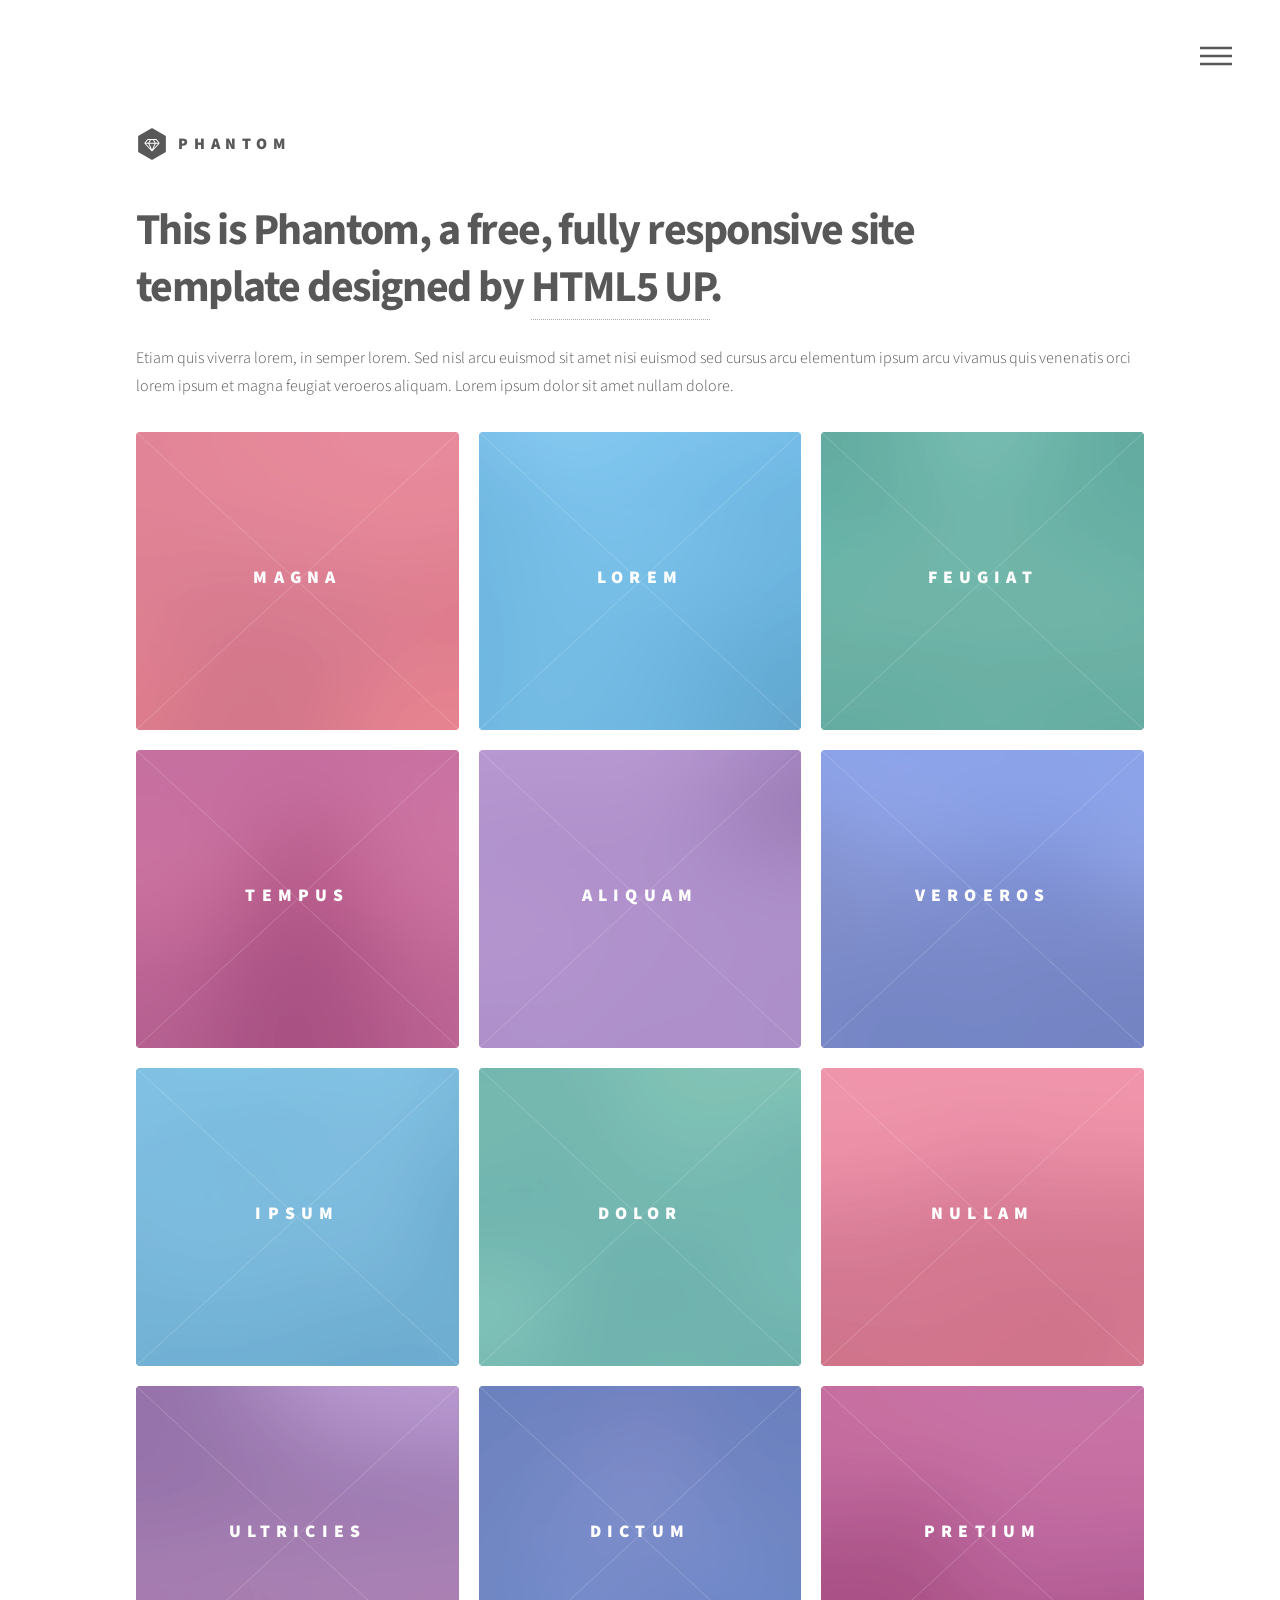
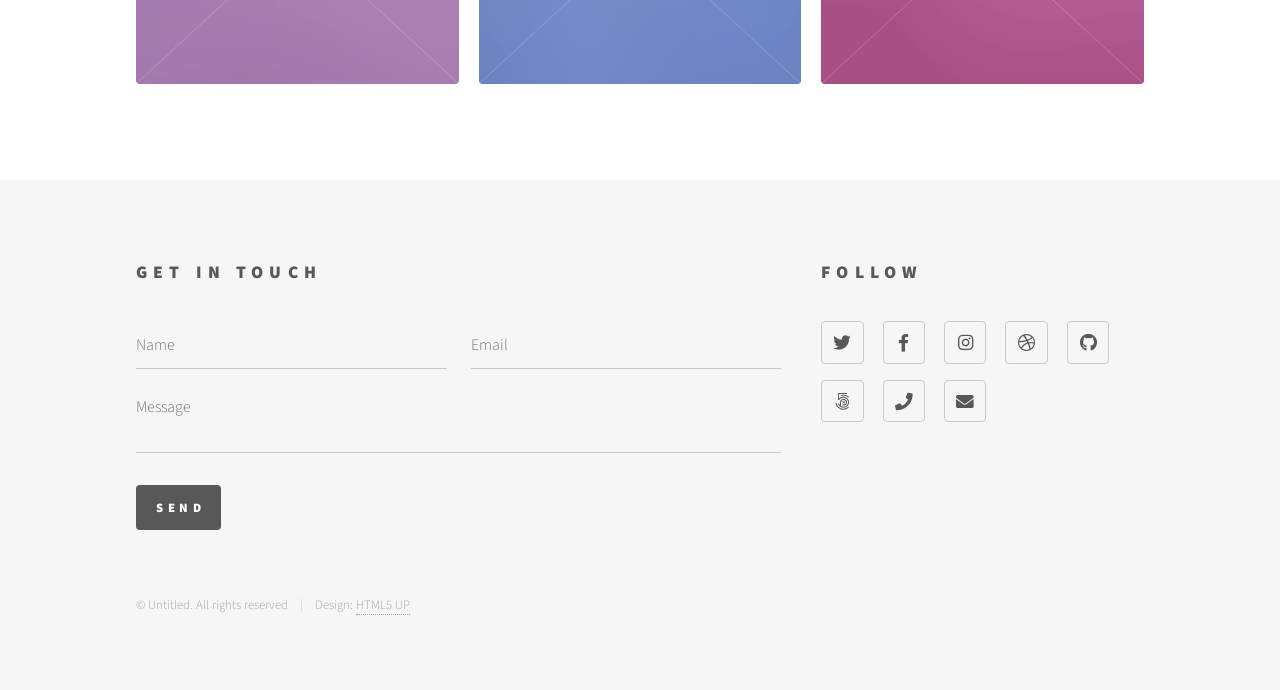
==== index.html @ 7787d797 "Merge 098a1c4bf01740b1819c8afa018c95efe227f034 into f5e676235694a4e7db585b02ce87f17c3bd7e077" ====
<!DOCTYPE HTML>
<!--
	Phantom by HTML5 UP
	html5up.net | @ajlkn
	Free for personal and commercial use under the CCA 3.0 license (html5up.net/license)
-->
<html>
	<head>
		<title>Phantom by HTML5 UP</title>
		<meta charset="utf-8" />
		<meta name="viewport" content="width=device-width, initial-scale=1, user-scalable=no" />
		<link rel="stylesheet" href="assets/css/main.css" />
		<noscript><link rel="stylesheet" href="assets/css/noscript.css" /></noscript>
	</head>
	<body class="is-preload">
		<!-- Wrapper -->
			<div id="wrapper">

				<!-- Header -->
					<header id="header">
						<div class="inner">

							<!-- Logo -->
								<a href="index.html" class="logo">
									<span class="symbol"><img src="images/logo.svg" alt="" /></span><span class="title">Phantom</span>
								</a>

							<!-- Nav -->
								<nav>
									<ul>
										<li><a href="#menu">Menu</a></li>
									</ul>
								</nav>

						</div>
					</header>

				<!-- Menu -->
					<nav id="menu">
						<h2>Menu</h2>
						<ul>
							<li><a href="index.html">Home</a></li>
							<li><a href="generic.html">Ipsum veroeros</a></li>
							<li><a href="generic.html">Tempus etiam</a></li>
							<li><a href="generic.html">Consequat dolor</a></li>
							<li><a href="elements.html">Elements</a></li>
						</ul>
					</nav>

				<!-- Main -->
					<div id="main">
						<div class="inner">
							<header>
								<h1>This is Phantom, a free, fully responsive site<br />
								template designed by <a href="http://html5up.net">HTML5 UP</a>.</h1>
								<p>Etiam quis viverra lorem, in semper lorem. Sed nisl arcu euismod sit amet nisi euismod sed cursus arcu elementum ipsum arcu vivamus quis venenatis orci lorem ipsum et magna feugiat veroeros aliquam. Lorem ipsum dolor sit amet nullam dolore.</p>
							</header>
							<section class="tiles">
								<article class="style1">
									<span class="image">
										<img src="images/pic01.jpg" alt="" />
									</span>
									<a href="generic.html">
										<h2>Magna</h2>
										<div class="content">
											<p>Sed nisl arcu euismod sit amet nisi lorem etiam dolor veroeros et feugiat.</p>
										</div>
									</a>
								</article>
								<article class="style2">
									<span class="image">
										<img src="images/pic02.jpg" alt="" />
									</span>
									<a href="generic.html">
										<h2>Lorem</h2>
										<div class="content">
											<p>Sed nisl arcu euismod sit amet nisi lorem etiam dolor veroeros et feugiat.</p>
										</div>
									</a>
								</article>
								<article class="style3">
									<span class="image">
										<img src="images/pic03.jpg" alt="" />
									</span>
									<a href="generic.html">
										<h2>Feugiat</h2>
										<div class="content">
											<p>Sed nisl arcu euismod sit amet nisi lorem etiam dolor veroeros et feugiat.</p>
										</div>
									</a>
								</article>
								<article class="style4">
									<span class="image">
										<img src="images/pic04.jpg" alt="" />
									</span>
									<a href="generic.html">
										<h2>Tempus</h2>
										<div class="content">
											<p>Sed nisl arcu euismod sit amet nisi lorem etiam dolor veroeros et feugiat.</p>
										</div>
									</a>
								</article>
								<article class="style5">
									<span class="image">
										<img src="images/pic05.jpg" alt="" />
									</span>
									<a href="generic.html">
										<h2>Aliquam</h2>
										<div class="content">
											<p>Sed nisl arcu euismod sit amet nisi lorem etiam dolor veroeros et feugiat.</p>
										</div>
									</a>
								</article>
								<article class="style6">
									<span class="image">
										<img src="images/pic06.jpg" alt="" />
									</span>
									<a href="generic.html">
										<h2>Veroeros</h2>
										<div class="content">
											<p>Sed nisl arcu euismod sit amet nisi lorem etiam dolor veroeros et feugiat.</p>
										</div>
									</a>
								</article>
								<article class="style2">
									<span class="image">
										<img src="images/pic07.jpg" alt="" />
									</span>
									<a href="generic.html">
										<h2>Ipsum</h2>
										<div class="content">
											<p>Sed nisl arcu euismod sit amet nisi lorem etiam dolor veroeros et feugiat.</p>
										</div>
									</a>
								</article>
								<article class="style3">
									<span class="image">
										<img src="images/pic08.jpg" alt="" />
									</span>
									<a href="generic.html">
										<h2>Dolor</h2>
										<div class="content">
											<p>Sed nisl arcu euismod sit amet nisi lorem etiam dolor veroeros et feugiat.</p>
										</div>
									</a>
								</article>
								<article class="style1">
									<span class="image">
										<img src="images/pic09.jpg" alt="" />
									</span>
									<a href="generic.html">
										<h2>Nullam</h2>
										<div class="content">
											<p>Sed nisl arcu euismod sit amet nisi lorem etiam dolor veroeros et feugiat.</p>
										</div>
									</a>
								</article>
								<article class="style5">
									<span class="image">
										<img src="images/pic10.jpg" alt="" />
									</span>
									<a href="generic.html">
										<h2>Ultricies</h2>
										<div class="content">
											<p>Sed nisl arcu euismod sit amet nisi lorem etiam dolor veroeros et feugiat.</p>
										</div>
									</a>
								</article>
								<article class="style6">
									<span class="image">
										<img src="images/pic11.jpg" alt="" />
									</span>
									<a href="generic.html">
										<h2>Dictum</h2>
										<div class="content">
											<p>Sed nisl arcu euismod sit amet nisi lorem etiam dolor veroeros et feugiat.</p>
										</div>
									</a>
								</article>
								<article class="style4">
									<span class="image">
										<img src="images/pic12.jpg" alt="" />
									</span>
									<a href="generic.html">
										<h2>Pretium</h2>
										<div class="content">
											<p>Sed nisl arcu euismod sit amet nisi lorem etiam dolor veroeros et feugiat.</p>
										</div>
									</a>
								</article>
							</section>
						</div>
					</div>

				<!-- Footer -->
					<footer id="footer">
						<div class="inner">
							<section>
								<h2>Get in touch</h2>
								<form method="post" action="#">
									<div class="fields">
										<div class="field half">
											<input type="text" name="name" id="name" placeholder="Name" />
										</div>
										<div class="field half">
											<input type="email" name="email" id="email" placeholder="Email" />
										</div>
										<div class="field">
											<textarea name="message" id="message" placeholder="Message"></textarea>
										</div>
									</div>
									<ul class="actions">
										<li><input type="submit" value="Send" class="primary" /></li>
									</ul>
								</form>
							</section>
							<section>
								<h2>Follow</h2>
								<ul class="icons">
									<li><a href="#" class="icon brands style2 fa-twitter"><span class="label">Twitter</span></a></li>
									<li><a href="#" class="icon brands style2 fa-facebook-f"><span class="label">Facebook</span></a></li>
									<li><a href="#" class="icon brands style2 fa-instagram"><span class="label">Instagram</span></a></li>
									<li><a href="#" class="icon brands style2 fa-dribbble"><span class="label">Dribbble</span></a></li>
									<li><a href="#" class="icon brands style2 fa-github"><span class="label">GitHub</span></a></li>
									<li><a href="#" class="icon brands style2 fa-500px"><span class="label">500px</span></a></li>
									<li><a href="#" class="icon solid style2 fa-phone"><span class="label">Phone</span></a></li>
									<li><a href="#" class="icon solid style2 fa-envelope"><span class="label">Email</span></a></li>
								</ul>
							</section>
							<ul class="copyright">
								<li>&copy; Untitled. All rights reserved</li><li>Design: <a href="http://html5up.net">HTML5 UP</a></li>
							</ul>
						</div>
					</footer>

			</div>

		<!-- Scripts -->
			<script src="assets/js/jquery.min.js"></script>
			<script src="assets/js/browser.min.js"></script>
			<script src="assets/js/breakpoints.min.js"></script>
			<script src="assets/js/util.js"></script>
			<script src="assets/js/main.js"></script>

	</body>
</html>
---- assets/css/main.css ----
@import url(fontawesome-all.min.css);
@import url("https://fonts.googleapis.com/css?family=Source+Sans+Pro:300,700,900");

/*
	Phantom by HTML5 UP
	html5up.net | @ajlkn
	Free for personal and commercial use under the CCA 3.0 license (html5up.net/license)
*/

html, body, div, span, applet, object,
iframe, h1, h2, h3, h4, h5, h6, p, blockquote,
pre, a, abbr, acronym, address, big, cite,
code, del, dfn, em, img, ins, kbd, q, s, samp,
small, strike, strong, sub, sup, tt, var, b,
u, i, center, dl, dt, dd, ol, ul, li, fieldset,
form, label, legend, table, caption, tbody,
tfoot, thead, tr, th, td, article, aside,
canvas, details, embed, figure, figcaption,
footer, header, hgroup, menu, nav, output, ruby,
section, summary, time, mark, audio, video {
	margin: 0;
	padding: 0;
	border: 0;
	font-size: 100%;
	font: inherit;
	vertical-align: baseline;}

article, aside, details, figcaption, figure,
footer, header, hgroup, menu, nav, section {
	display: block;}

body {
	line-height: 1;
}

ol, ul {
	list-style: none;
}

blockquote, q {
	quotes: none;
}

	blockquote:before, blockquote:after, q:before, q:after {
		content: '';
		content: none;
	}

table {
	border-collapse: collapse;
	border-spacing: 0;
}

body {
	-webkit-text-size-adjust: none;
}

mark {
	background-color: transparent;
	color: inherit;
}

input::-moz-focus-inner {
	border: 0;
	padding: 0;
}

input, select, textarea {
	-moz-appearance: none;
	-webkit-appearance: none;
	-ms-appearance: none;
	appearance: none;
}

/* Basic */

	@-ms-viewport {
		width: device-width;
	}

	body {
		-ms-overflow-style: scrollbar;
	}

	@media screen and (max-width: 480px) {

		html, body {
			min-width: 320px;
		}

	}

	html {
		box-sizing: border-box;
	}

	*, *:before, *:after {
		box-sizing: inherit;
	}

	body {
		background: #ffffff;
	}

		body.is-preload *, body.is-preload *:before, body.is-preload *:after {
			-moz-animation: none !important;
			-webkit-animation: none !important;
			-ms-animation: none !important;
			animation: none !important;
			-moz-transition: none !important;
			-webkit-transition: none !important;
			-ms-transition: none !important;
			transition: none !important;
		}

/* Type */

	body, input, select, textarea {
		color: #585858;
		font-family: "Source Sans Pro", Helvetica, sans-serif;
		font-size: 16pt;
		font-weight: 300;
		line-height: 1.75;
	}

		@media screen and (max-width: 1680px) {

			body, input, select, textarea {
				font-size: 14pt;
			}

		}

		@media screen and (max-width: 1280px) {

			body, input, select, textarea {
				font-size: 12pt;
			}

		}

	a {
		-moz-transition: border-bottom-color 0.2s ease, color 0.2s ease;
		-webkit-transition: border-bottom-color 0.2s ease, color 0.2s ease;
		-ms-transition: border-bottom-color 0.2s ease, color 0.2s ease;
		transition: border-bottom-color 0.2s ease, color 0.2s ease;
		text-decoration: none;
		color: #585858;
		border-bottom: dotted 1px rgba(88, 88, 88, 0.5);
	}

		a:hover {
			border-bottom-color: transparent;
			color: #f2849e !important;
		}

	strong, b {
		font-weight: 900;
	}

	em, i {
		font-style: italic;
	}

	p {
		margin: 0 0 2em 0;
	}

	h1 {
		font-size: 2.75em;
		font-weight: 700;
		line-height: 1.3;
		margin: 0 0 1em 0;
		letter-spacing: -0.035em;
	}

		h1 a {
			color: inherit;
		}

		@media screen and (max-width: 736px) {

			h1 {
				font-size: 2em;
				margin: 0 0 1em 0;
			}

		}

		@media screen and (max-width: 360px) {

			h1 {
				font-size: 1.75em;
			}

		}

	h2, h3, h4, h5, h6 {
		font-weight: 900;
		line-height: 1.5;
		margin: 0 0 2em 0;
		text-transform: uppercase;
		letter-spacing: 0.35em;
	}

		h2 a, h3 a, h4 a, h5 a, h6 a {
			color: inherit;
		}

	h2 {
		font-size: 1.1em;
	}

	h3 {
		font-size: 1em;
	}

	h4 {
		font-size: 0.8em;
	}

	h5 {
		font-size: 0.8em;
	}

	h6 {
		font-size: 0.8em;
	}

	@media screen and (max-width: 980px) {

		h1 br, h2 br, h3 br, h4 br, h5 br, h6 br {
			display: none;
		}

	}

	@media screen and (max-width: 736px) {

		h2 {
			font-size: 1em;
		}

		h3 {
			font-size: 0.8em;
		}

	}

	sub {
		font-size: 0.8em;
		position: relative;
		top: 0.5em;
	}

	sup {
		font-size: 0.8em;
		position: relative;
		top: -0.5em;
	}

	blockquote {
		border-left: solid 4px #c9c9c9;
		font-style: italic;
		margin: 0 0 2em 0;
		padding: 0.5em 0 0.5em 2em;
	}

	code {
		background: rgba(144, 144, 144, 0.075);
		border-radius: 4px;
		border: solid 1px #c9c9c9;
		font-family: "Courier New", monospace;
		font-size: 0.9em;
		margin: 0 0.25em;
		padding: 0.25em 0.65em;
	}

	pre {
		-webkit-overflow-scrolling: touch;
		font-family: "Courier New", monospace;
		font-size: 0.9em;
		margin: 0 0 2em 0;
	}

		pre code {
			display: block;
			line-height: 1.75;
			padding: 1em 1.5em;
			overflow-x: auto;
		}

	hr {
		border: 0;
		border-bottom: solid 1px #c9c9c9;
		margin: 2em 0;
	}

		hr.major {
			margin: 3em 0;
		}

	.align-left {
		text-align: left;
	}

	.align-center {
		text-align: center;
	}

	.align-right {
		text-align: right;
	}

/* Row */

	.row {
		display: flex;
		flex-wrap: wrap;
		box-sizing: border-box;
		align-items: stretch;
	}

		.row > * {
			box-sizing: border-box;
		}

		.row.gtr-uniform > * > :last-child {
			margin-bottom: 0;
		}

		.row.aln-left {
			justify-content: flex-start;
		}

		.row.aln-center {
			justify-content: center;
		}

		.row.aln-right {
			justify-content: flex-end;
		}

		.row.aln-top {
			align-items: flex-start;
		}

		.row.aln-middle {
			align-items: center;
		}

		.row.aln-bottom {
			align-items: flex-end;
		}

		.row > .imp {
			order: -1;
		}

		.row > .col-1 {
			width: 8.33333%;
		}

		.row > .off-1 {
			margin-left: 8.33333%;
		}

		.row > .col-2 {
			width: 16.66667%;
		}

		.row > .off-2 {
			margin-left: 16.66667%;
		}

		.row > .col-3 {
			width: 25%;
		}

		.row > .off-3 {
			margin-left: 25%;
		}

		.row > .col-4 {
			width: 33.33333%;
		}

		.row > .off-4 {
			margin-left: 33.33333%;
		}

		.row > .col-5 {
			width: 41.66667%;
		}

		.row > .off-5 {
			margin-left: 41.66667%;
		}

		.row > .col-6 {
			width: 50%;
		}

		.row > .off-6 {
			margin-left: 50%;
		}

		.row > .col-7 {
			width: 58.33333%;
		}

		.row > .off-7 {
			margin-left: 58.33333%;
		}

		.row > .col-8 {
			width: 66.66667%;
		}

		.row > .off-8 {
			margin-left: 66.66667%;
		}

		.row > .col-9 {
			width: 75%;
		}

		.row > .off-9 {
			margin-left: 75%;
		}

		.row > .col-10 {
			width: 83.33333%;
		}

		.row > .off-10 {
			margin-left: 83.33333%;
		}

		.row > .col-11 {
			width: 91.66667%;
		}

		.row > .off-11 {
			margin-left: 91.66667%;
		}

		.row > .col-12 {
			width: 100%;
		}

		.row > .off-12 {
			margin-left: 100%;
		}

		.row.gtr-0 {
			margin-top: 0;
			margin-left: 0em;
		}

			.row.gtr-0 > * {
				padding: 0 0 0 0em;
			}

			.row.gtr-0.gtr-uniform {
				margin-top: 0em;
			}

				.row.gtr-0.gtr-uniform > * {
					padding-top: 0em;
				}

		.row.gtr-25 {
			margin-top: 0;
			margin-left: -0.5em;
		}

			.row.gtr-25 > * {
				padding: 0 0 0 0.5em;
			}

			.row.gtr-25.gtr-uniform {
				margin-top: -0.5em;
			}

				.row.gtr-25.gtr-uniform > * {
					padding-top: 0.5em;
				}

		.row.gtr-50 {
			margin-top: 0;
			margin-left: -1em;
		}

			.row.gtr-50 > * {
				padding: 0 0 0 1em;
			}

			.row.gtr-50.gtr-uniform {
				margin-top: -1em;
			}

				.row.gtr-50.gtr-uniform > * {
					padding-top: 1em;
				}

		.row {
			margin-top: 0;
			margin-left: -2em;
		}

			.row > * {
				padding: 0 0 0 2em;
			}

			.row.gtr-uniform {
				margin-top: -2em;
			}

				.row.gtr-uniform > * {
					padding-top: 2em;
				}

		.row.gtr-150 {
			margin-top: 0;
			margin-left: -3em;
		}

			.row.gtr-150 > * {
				padding: 0 0 0 3em;
			}

			.row.gtr-150.gtr-uniform {
				margin-top: -3em;
			}

				.row.gtr-150.gtr-uniform > * {
					padding-top: 3em;
				}

		.row.gtr-200 {
			margin-top: 0;
			margin-left: -4em;
		}

			.row.gtr-200 > * {
				padding: 0 0 0 4em;
			}

			.row.gtr-200.gtr-uniform {
				margin-top: -4em;
			}

				.row.gtr-200.gtr-uniform > * {
					padding-top: 4em;
				}

		@media screen and (max-width: 1680px) {

			.row {
				display: flex;
				flex-wrap: wrap;
				box-sizing: border-box;
				align-items: stretch;
			}

				.row > * {
					box-sizing: border-box;
				}

				.row.gtr-uniform > * > :last-child {
					margin-bottom: 0;
				}

				.row.aln-left {
					justify-content: flex-start;
				}

				.row.aln-center {
					justify-content: center;
				}

				.row.aln-right {
					justify-content: flex-end;
				}

				.row.aln-top {
					align-items: flex-start;
				}

				.row.aln-middle {
					align-items: center;
				}

				.row.aln-bottom {
					align-items: flex-end;
				}

				.row > .imp-xlarge {
					order: -1;
				}

				.row > .col-1-xlarge {
					width: 8.33333%;
				}

				.row > .off-1-xlarge {
					margin-left: 8.33333%;
				}

				.row > .col-2-xlarge {
					width: 16.66667%;
				}

				.row > .off-2-xlarge {
					margin-left: 16.66667%;
				}

				.row > .col-3-xlarge {
					width: 25%;
				}

				.row > .off-3-xlarge {
					margin-left: 25%;
				}

				.row > .col-4-xlarge {
					width: 33.33333%;
				}

				.row > .off-4-xlarge {
					margin-left: 33.33333%;
				}

				.row > .col-5-xlarge {
					width: 41.66667%;
				}

				.row > .off-5-xlarge {
					margin-left: 41.66667%;
				}

				.row > .col-6-xlarge {
					width: 50%;
				}

				.row > .off-6-xlarge {
					margin-left: 50%;
				}

				.row > .col-7-xlarge {
					width: 58.33333%;
				}

				.row > .off-7-xlarge {
					margin-left: 58.33333%;
				}

				.row > .col-8-xlarge {
					width: 66.66667%;
				}

				.row > .off-8-xlarge {
					margin-left: 66.66667%;
				}

				.row > .col-9-xlarge {
					width: 75%;
				}

				.row > .off-9-xlarge {
					margin-left: 75%;
				}

				.row > .col-10-xlarge {
					width: 83.33333%;
				}

				.row > .off-10-xlarge {
					margin-left: 83.33333%;
				}

				.row > .col-11-xlarge {
					width: 91.66667%;
				}

				.row > .off-11-xlarge {
					margin-left: 91.66667%;
				}

				.row > .col-12-xlarge {
					width: 100%;
				}

				.row > .off-12-xlarge {
					margin-left: 100%;
				}

				.row.gtr-0 {
					margin-top: 0;
					margin-left: 0em;
				}

					.row.gtr-0 > * {
						padding: 0 0 0 0em;
					}

					.row.gtr-0.gtr-uniform {
						margin-top: 0em;
					}

						.row.gtr-0.gtr-uniform > * {
							padding-top: 0em;
						}

				.row.gtr-25 {
					margin-top: 0;
					margin-left: -0.5em;
				}

					.row.gtr-25 > * {
						padding: 0 0 0 0.5em;
					}

					.row.gtr-25.gtr-uniform {
						margin-top: -0.5em;
					}

						.row.gtr-25.gtr-uniform > * {
							padding-top: 0.5em;
						}

				.row.gtr-50 {
					margin-top: 0;
					margin-left: -1em;
				}

					.row.gtr-50 > * {
						padding: 0 0 0 1em;
					}

					.row.gtr-50.gtr-uniform {
						margin-top: -1em;
					}

						.row.gtr-50.gtr-uniform > * {
							padding-top: 1em;
						}

				.row {
					margin-top: 0;
					margin-left: -2em;
				}

					.row > * {
						padding: 0 0 0 2em;
					}

					.row.gtr-uniform {
						margin-top: -2em;
					}

						.row.gtr-uniform > * {
							padding-top: 2em;
						}

				.row.gtr-150 {
					margin-top: 0;
					margin-left: -3em;
				}

					.row.gtr-150 > * {
						padding: 0 0 0 3em;
					}

					.row.gtr-150.gtr-uniform {
						margin-top: -3em;
					}

						.row.gtr-150.gtr-uniform > * {
							padding-top: 3em;
						}

				.row.gtr-200 {
					margin-top: 0;
					margin-left: -4em;
				}

					.row.gtr-200 > * {
						padding: 0 0 0 4em;
					}

					.row.gtr-200.gtr-uniform {
						margin-top: -4em;
					}

						.row.gtr-200.gtr-uniform > * {
							padding-top: 4em;
						}

		}

		@media screen and (max-width: 1280px) {

			.row {
				display: flex;
				flex-wrap: wrap;
				box-sizing: border-box;
				align-items: stretch;
			}

				.row > * {
					box-sizing: border-box;
				}

				.row.gtr-uniform > * > :last-child {
					margin-bottom: 0;
				}

				.row.aln-left {
					justify-content: flex-start;
				}

				.row.aln-center {
					justify-content: center;
				}

				.row.aln-right {
					justify-content: flex-end;
				}

				.row.aln-top {
					align-items: flex-start;
				}

				.row.aln-middle {
					align-items: center;
				}

				.row.aln-bottom {
					align-items: flex-end;
				}

				.row > .imp-large {
					order: -1;
				}

				.row > .col-1-large {
					width: 8.33333%;
				}

				.row > .off-1-large {
					margin-left: 8.33333%;
				}

				.row > .col-2-large {
					width: 16.66667%;
				}

				.row > .off-2-large {
					margin-left: 16.66667%;
				}

				.row > .col-3-large {
					width: 25%;
				}

				.row > .off-3-large {
					margin-left: 25%;
				}

				.row > .col-4-large {
					width: 33.33333%;
				}

				.row > .off-4-large {
					margin-left: 33.33333%;
				}

				.row > .col-5-large {
					width: 41.66667%;
				}

				.row > .off-5-large {
					margin-left: 41.66667%;
				}

				.row > .col-6-large {
					width: 50%;
				}

				.row > .off-6-large {
					margin-left: 50%;
				}

				.row > .col-7-large {
					width: 58.33333%;
				}

				.row > .off-7-large {
					margin-left: 58.33333%;
				}

				.row > .col-8-large {
					width: 66.66667%;
				}

				.row > .off-8-large {
					margin-left: 66.66667%;
				}

				.row > .col-9-large {
					width: 75%;
				}

				.row > .off-9-large {
					margin-left: 75%;
				}

				.row > .col-10-large {
					width: 83.33333%;
				}

				.row > .off-10-large {
					margin-left: 83.33333%;
				}

				.row > .col-11-large {
					width: 91.66667%;
				}

				.row > .off-11-large {
					margin-left: 91.66667%;
				}

				.row > .col-12-large {
					width: 100%;
				}

				.row > .off-12-large {
					margin-left: 100%;
				}

				.row.gtr-0 {
					margin-top: 0;
					margin-left: 0em;
				}

					.row.gtr-0 > * {
						padding: 0 0 0 0em;
					}

					.row.gtr-0.gtr-uniform {
						margin-top: 0em;
					}

						.row.gtr-0.gtr-uniform > * {
							padding-top: 0em;
						}

				.row.gtr-25 {
					margin-top: 0;
					margin-left: -0.5em;
				}

					.row.gtr-25 > * {
						padding: 0 0 0 0.5em;
					}

					.row.gtr-25.gtr-uniform {
						margin-top: -0.5em;
					}

						.row.gtr-25.gtr-uniform > * {
							padding-top: 0.5em;
						}

				.row.gtr-50 {
					margin-top: 0;
					margin-left: -1em;
				}

					.row.gtr-50 > * {
						padding: 0 0 0 1em;
					}

					.row.gtr-50.gtr-uniform {
						margin-top: -1em;
					}

						.row.gtr-50.gtr-uniform > * {
							padding-top: 1em;
						}

				.row {
					margin-top: 0;
					margin-left: -2em;
				}

					.row > * {
						padding: 0 0 0 2em;
					}

					.row.gtr-uniform {
						margin-top: -2em;
					}

						.row.gtr-uniform > * {
							padding-top: 2em;
						}

				.row.gtr-150 {
					margin-top: 0;
					margin-left: -3em;
				}

					.row.gtr-150 > * {
						padding: 0 0 0 3em;
					}

					.row.gtr-150.gtr-uniform {
						margin-top: -3em;
					}

						.row.gtr-150.gtr-uniform > * {
							padding-top: 3em;
						}

				.row.gtr-200 {
					margin-top: 0;
					margin-left: -4em;
				}

					.row.gtr-200 > * {
						padding: 0 0 0 4em;
					}

					.row.gtr-200.gtr-uniform {
						margin-top: -4em;
					}

						.row.gtr-200.gtr-uniform > * {
							padding-top: 4em;
						}

		}

		@media screen and (max-width: 980px) {

			.row {
				display: flex;
				flex-wrap: wrap;
				box-sizing: border-box;
				align-items: stretch;
			}

				.row > * {
					box-sizing: border-box;
				}

				.row.gtr-uniform > * > :last-child {
					margin-bottom: 0;
				}

				.row.aln-left {
					justify-content: flex-start;
				}

				.row.aln-center {
					justify-content: center;
				}

				.row.aln-right {
					justify-content: flex-end;
				}

				.row.aln-top {
					align-items: flex-start;
				}

				.row.aln-middle {
					align-items: center;
				}

				.row.aln-bottom {
					align-items: flex-end;
				}

				.row > .imp-medium {
					order: -1;
				}

				.row > .col-1-medium {
					width: 8.33333%;
				}

				.row > .off-1-medium {
					margin-left: 8.33333%;
				}

				.row > .col-2-medium {
					width: 16.66667%;
				}

				.row > .off-2-medium {
					margin-left: 16.66667%;
				}

				.row > .col-3-medium {
					width: 25%;
				}

				.row > .off-3-medium {
					margin-left: 25%;
				}

				.row > .col-4-medium {
					width: 33.33333%;
				}

				.row > .off-4-medium {
					margin-left: 33.33333%;
				}

				.row > .col-5-medium {
					width: 41.66667%;
				}

				.row > .off-5-medium {
					margin-left: 41.66667%;
				}

				.row > .col-6-medium {
					width: 50%;
				}

				.row > .off-6-medium {
					margin-left: 50%;
				}

				.row > .col-7-medium {
					width: 58.33333%;
				}

				.row > .off-7-medium {
					margin-left: 58.33333%;
				}

				.row > .col-8-medium {
					width: 66.66667%;
				}

				.row > .off-8-medium {
					margin-left: 66.66667%;
				}

				.row > .col-9-medium {
					width: 75%;
				}

				.row > .off-9-medium {
					margin-left: 75%;
				}

				.row > .col-10-medium {
					width: 83.33333%;
				}

				.row > .off-10-medium {
					margin-left: 83.33333%;
				}

				.row > .col-11-medium {
					width: 91.66667%;
				}

				.row > .off-11-medium {
					margin-left: 91.66667%;
				}

				.row > .col-12-medium {
					width: 100%;
				}

				.row > .off-12-medium {
					margin-left: 100%;
				}

				.row.gtr-0 {
					margin-top: 0;
					margin-left: 0em;
				}

					.row.gtr-0 > * {
						padding: 0 0 0 0em;
					}

					.row.gtr-0.gtr-uniform {
						margin-top: 0em;
					}

						.row.gtr-0.gtr-uniform > * {
							padding-top: 0em;
						}

				.row.gtr-25 {
					margin-top: 0;
					margin-left: -0.375em;
				}

					.row.gtr-25 > * {
						padding: 0 0 0 0.375em;
					}

					.row.gtr-25.gtr-uniform {
						margin-top: -0.375em;
					}

						.row.gtr-25.gtr-uniform > * {
							padding-top: 0.375em;
						}

				.row.gtr-50 {
					margin-top: 0;
					margin-left: -0.75em;
				}

					.row.gtr-50 > * {
						padding: 0 0 0 0.75em;
					}

					.row.gtr-50.gtr-uniform {
						margin-top: -0.75em;
					}

						.row.gtr-50.gtr-uniform > * {
							padding-top: 0.75em;
						}

				.row {
					margin-top: 0;
					margin-left: -1.5em;
				}

					.row > * {
						padding: 0 0 0 1.5em;
					}

					.row.gtr-uniform {
						margin-top: -1.5em;
					}

						.row.gtr-uniform > * {
							padding-top: 1.5em;
						}

				.row.gtr-150 {
					margin-top: 0;
					margin-left: -2.25em;
				}

					.row.gtr-150 > * {
						padding: 0 0 0 2.25em;
					}

					.row.gtr-150.gtr-uniform {
						margin-top: -2.25em;
					}

						.row.gtr-150.gtr-uniform > * {
							padding-top: 2.25em;
						}

				.row.gtr-200 {
					margin-top: 0;
					margin-left: -3em;
				}

					.row.gtr-200 > * {
						padding: 0 0 0 3em;
					}

					.row.gtr-200.gtr-uniform {
						margin-top: -3em;
					}

						.row.gtr-200.gtr-uniform > * {
							padding-top: 3em;
						}

		}

		@media screen and (max-width: 736px) {

			.row {
				display: flex;
				flex-wrap: wrap;
				box-sizing: border-box;
				align-items: stretch;
			}

				.row > * {
					box-sizing: border-box;
				}

				.row.gtr-uniform > * > :last-child {
					margin-bottom: 0;
				}

				.row.aln-left {
					justify-content: flex-start;
				}

				.row.aln-center {
					justify-content: center;
				}

				.row.aln-right {
					justify-content: flex-end;
				}

				.row.aln-top {
					align-items: flex-start;
				}

				.row.aln-middle {
					align-items: center;
				}

				.row.aln-bottom {
					align-items: flex-end;
				}

				.row > .imp-small {
					order: -1;
				}

				.row > .col-1-small {
					width: 8.33333%;
				}

				.row > .off-1-small {
					margin-left: 8.33333%;
				}

				.row > .col-2-small {
					width: 16.66667%;
				}

				.row > .off-2-small {
					margin-left: 16.66667%;
				}

				.row > .col-3-small {
					width: 25%;
				}

				.row > .off-3-small {
					margin-left: 25%;
				}

				.row > .col-4-small {
					width: 33.33333%;
				}

				.row > .off-4-small {
					margin-left: 33.33333%;
				}

				.row > .col-5-small {
					width: 41.66667%;
				}

				.row > .off-5-small {
					margin-left: 41.66667%;
				}

				.row > .col-6-small {
					width: 50%;
				}

				.row > .off-6-small {
					margin-left: 50%;
				}

				.row > .col-7-small {
					width: 58.33333%;
				}

				.row > .off-7-small {
					margin-left: 58.33333%;
				}

				.row > .col-8-small {
					width: 66.66667%;
				}

				.row > .off-8-small {
					margin-left: 66.66667%;
				}

				.row > .col-9-small {
					width: 75%;
				}

				.row > .off-9-small {
					margin-left: 75%;
				}

				.row > .col-10-small {
					width: 83.33333%;
				}

				.row > .off-10-small {
					margin-left: 83.33333%;
				}

				.row > .col-11-small {
					width: 91.66667%;
				}

				.row > .off-11-small {
					margin-left: 91.66667%;
				}

				.row > .col-12-small {
					width: 100%;
				}

				.row > .off-12-small {
					margin-left: 100%;
				}

				.row.gtr-0 {
					margin-top: 0;
					margin-left: 0em;
				}

					.row.gtr-0 > * {
						padding: 0 0 0 0em;
					}

					.row.gtr-0.gtr-uniform {
						margin-top: 0em;
					}

						.row.gtr-0.gtr-uniform > * {
							padding-top: 0em;
						}

				.row.gtr-25 {
					margin-top: 0;
					margin-left: -0.25em;
				}

					.row.gtr-25 > * {
						padding: 0 0 0 0.25em;
					}

					.row.gtr-25.gtr-uniform {
						margin-top: -0.25em;
					}

						.row.gtr-25.gtr-uniform > * {
							padding-top: 0.25em;
						}

				.row.gtr-50 {
					margin-top: 0;
					margin-left: -0.5em;
				}

					.row.gtr-50 > * {
						padding: 0 0 0 0.5em;
					}

					.row.gtr-50.gtr-uniform {
						margin-top: -0.5em;
					}

						.row.gtr-50.gtr-uniform > * {
							padding-top: 0.5em;
						}

				.row {
					margin-top: 0;
					margin-left: -1em;
				}

					.row > * {
						padding: 0 0 0 1em;
					}

					.row.gtr-uniform {
						margin-top: -1em;
					}

						.row.gtr-uniform > * {
							padding-top: 1em;
						}

				.row.gtr-150 {
					margin-top: 0;
					margin-left: -1.5em;
				}

					.row.gtr-150 > * {
						padding: 0 0 0 1.5em;
					}

					.row.gtr-150.gtr-uniform {
						margin-top: -1.5em;
					}

						.row.gtr-150.gtr-uniform > * {
							padding-top: 1.5em;
						}

				.row.gtr-200 {
					margin-top: 0;
					margin-left: -2em;
				}

					.row.gtr-200 > * {
						padding: 0 0 0 2em;
					}

					.row.gtr-200.gtr-uniform {
						margin-top: -2em;
					}

						.row.gtr-200.gtr-uniform > * {
							padding-top: 2em;
						}

		}

		@media screen and (max-width: 480px) {

			.row {
				display: flex;
				flex-wrap: wrap;
				box-sizing: border-box;
				align-items: stretch;
			}

				.row > * {
					box-sizing: border-box;
				}

				.row.gtr-uniform > * > :last-child {
					margin-bottom: 0;
				}

				.row.aln-left {
					justify-content: flex-start;
				}

				.row.aln-center {
					justify-content: center;
				}

				.row.aln-right {
					justify-content: flex-end;
				}

				.row.aln-top {
					align-items: flex-start;
				}

				.row.aln-middle {
					align-items: center;
				}

				.row.aln-bottom {
					align-items: flex-end;
				}

				.row > .imp-xsmall {
					order: -1;
				}

				.row > .col-1-xsmall {
					width: 8.33333%;
				}

				.row > .off-1-xsmall {
					margin-left: 8.33333%;
				}

				.row > .col-2-xsmall {
					width: 16.66667%;
				}

				.row > .off-2-xsmall {
					margin-left: 16.66667%;
				}

				.row > .col-3-xsmall {
					width: 25%;
				}

				.row > .off-3-xsmall {
					margin-left: 25%;
				}

				.row > .col-4-xsmall {
					width: 33.33333%;
				}

				.row > .off-4-xsmall {
					margin-left: 33.33333%;
				}

				.row > .col-5-xsmall {
					width: 41.66667%;
				}

				.row > .off-5-xsmall {
					margin-left: 41.66667%;
				}

				.row > .col-6-xsmall {
					width: 50%;
				}

				.row > .off-6-xsmall {
					margin-left: 50%;
				}

				.row > .col-7-xsmall {
					width: 58.33333%;
				}

				.row > .off-7-xsmall {
					margin-left: 58.33333%;
				}

				.row > .col-8-xsmall {
					width: 66.66667%;
				}

				.row > .off-8-xsmall {
					margin-left: 66.66667%;
				}

				.row > .col-9-xsmall {
					width: 75%;
				}

				.row > .off-9-xsmall {
					margin-left: 75%;
				}

				.row > .col-10-xsmall {
					width: 83.33333%;
				}

				.row > .off-10-xsmall {
					margin-left: 83.33333%;
				}

				.row > .col-11-xsmall {
					width: 91.66667%;
				}

				.row > .off-11-xsmall {
					margin-left: 91.66667%;
				}

				.row > .col-12-xsmall {
					width: 100%;
				}

				.row > .off-12-xsmall {
					margin-left: 100%;
				}

				.row.gtr-0 {
					margin-top: 0;
					margin-left: 0em;
				}

					.row.gtr-0 > * {
						padding: 0 0 0 0em;
					}

					.row.gtr-0.gtr-uniform {
						margin-top: 0em;
					}

						.row.gtr-0.gtr-uniform > * {
							padding-top: 0em;
						}

				.row.gtr-25 {
					margin-top: 0;
					margin-left: -0.25em;
				}

					.row.gtr-25 > * {
						padding: 0 0 0 0.25em;
					}

					.row.gtr-25.gtr-uniform {
						margin-top: -0.25em;
					}

						.row.gtr-25.gtr-uniform > * {
							padding-top: 0.25em;
						}

				.row.gtr-50 {
					margin-top: 0;
					margin-left: -0.5em;
				}

					.row.gtr-50 > * {
						padding: 0 0 0 0.5em;
					}

					.row.gtr-50.gtr-uniform {
						margin-top: -0.5em;
					}

						.row.gtr-50.gtr-uniform > * {
							padding-top: 0.5em;
						}

				.row {
					margin-top: 0;
					margin-left: -1em;
				}

					.row > * {
						padding: 0 0 0 1em;
					}

					.row.gtr-uniform {
						margin-top: -1em;
					}

						.row.gtr-uniform > * {
							padding-top: 1em;
						}

				.row.gtr-150 {
					margin-top: 0;
					margin-left: -1.5em;
				}

					.row.gtr-150 > * {
						padding: 0 0 0 1.5em;
					}

					.row.gtr-150.gtr-uniform {
						margin-top: -1.5em;
					}

						.row.gtr-150.gtr-uniform > * {
							padding-top: 1.5em;
						}

				.row.gtr-200 {
					margin-top: 0;
					margin-left: -2em;
				}

					.row.gtr-200 > * {
						padding: 0 0 0 2em;
					}

					.row.gtr-200.gtr-uniform {
						margin-top: -2em;
					}

						.row.gtr-200.gtr-uniform > * {
							padding-top: 2em;
						}

		}

/* Section/Article */

	section.special, article.special {
		text-align: center;
	}

	header p {
		margin-top: -1em;
	}

	@media screen and (max-width: 736px) {

		header p {
			margin-top: 0;
		}

	}

/* Icon */

	.icon {
		text-decoration: none;
		border-bottom: none;
		position: relative;
	}

		.icon:before {
			-moz-osx-font-smoothing: grayscale;
			-webkit-font-smoothing: antialiased;
			display: inline-block;
			font-style: normal;
			font-variant: normal;
			text-rendering: auto;
			line-height: 1;
			text-transform: none !important;
			font-family: 'Font Awesome 5 Free';
			font-weight: 400;
		}

		.icon > .label {
			display: none;
		}

		.icon:before {
			line-height: inherit;
		}

		.icon.solid:before {
			font-weight: 900;
		}

		.icon.brands:before {
			font-family: 'Font Awesome 5 Brands';
		}

		.icon.style2 {
			-moz-transition: background-color 0.2s ease-in-out, color 0.2s ease-in-out, border-color 0.2s ease-in-out;
			-webkit-transition: background-color 0.2s ease-in-out, color 0.2s ease-in-out, border-color 0.2s ease-in-out;
			-ms-transition: background-color 0.2s ease-in-out, color 0.2s ease-in-out, border-color 0.2s ease-in-out;
			transition: background-color 0.2s ease-in-out, color 0.2s ease-in-out, border-color 0.2s ease-in-out;
			background-color: transparent;
			border: solid 1px #c9c9c9;
			border-radius: 4px;
			width: 2.65em;
			height: 2.65em;
			display: inline-block;
			text-align: center;
			line-height: 2.65em;
			color: inherit;
		}

			.icon.style2:before {
				font-size: 1.1em;
			}

			.icon.style2:hover {
				color: #f2849e;
				border-color: #f2849e;
			}

			.icon.style2:active {
				background-color: rgba(242, 132, 158, 0.1);
			}

/* List */

	ol {
		list-style: decimal;
		margin: 0 0 2em 0;
		padding-left: 1.25em;
	}

		ol li {
			padding-left: 0.25em;
		}

	ul {
		list-style: disc;
		margin: 0 0 2em 0;
		padding-left: 1em;
	}

		ul li {
			padding-left: 0.5em;
		}

		ul.alt {
			list-style: none;
			padding-left: 0;
		}

			ul.alt li {
				border-top: solid 1px #c9c9c9;
				padding: 0.5em 0;
			}

				ul.alt li:first-child {
					border-top: 0;
					padding-top: 0;
				}

	dl {
		margin: 0 0 2em 0;
	}

		dl dt {
			display: block;
			font-weight: 900;
			margin: 0 0 1em 0;
		}

		dl dd {
			margin-left: 2em;
		}

/* Actions */

	ul.actions {
		display: -moz-flex;
		display: -webkit-flex;
		display: -ms-flex;
		display: flex;
		cursor: default;
		list-style: none;
		margin-left: -1em;
		padding-left: 0;
	}

		ul.actions li {
			padding: 0 0 0 1em;
			vertical-align: middle;
		}

		ul.actions.special {
			-moz-justify-content: center;
			-webkit-justify-content: center;
			-ms-justify-content: center;
			justify-content: center;
			width: 100%;
			margin-left: 0;
		}

			ul.actions.special li:first-child {
				padding-left: 0;
			}

		ul.actions.stacked {
			-moz-flex-direction: column;
			-webkit-flex-direction: column;
			-ms-flex-direction: column;
			flex-direction: column;
			margin-left: 0;
		}

			ul.actions.stacked li {
				padding: 1.3em 0 0 0;
			}

				ul.actions.stacked li:first-child {
					padding-top: 0;
				}

		ul.actions.fit {
			width: calc(100% + 1em);
		}

			ul.actions.fit li {
				-moz-flex-grow: 1;
				-webkit-flex-grow: 1;
				-ms-flex-grow: 1;
				flex-grow: 1;
				-moz-flex-shrink: 1;
				-webkit-flex-shrink: 1;
				-ms-flex-shrink: 1;
				flex-shrink: 1;
				width: 100%;
			}

				ul.actions.fit li > * {
					width: 100%;
				}

			ul.actions.fit.stacked {
				width: 100%;
			}

		@media screen and (max-width: 480px) {

			ul.actions:not(.fixed) {
				-moz-flex-direction: column;
				-webkit-flex-direction: column;
				-ms-flex-direction: column;
				flex-direction: column;
				margin-left: 0;
				width: 100% !important;
			}

				ul.actions:not(.fixed) li {
					-moz-flex-grow: 1;
					-webkit-flex-grow: 1;
					-ms-flex-grow: 1;
					flex-grow: 1;
					-moz-flex-shrink: 1;
					-webkit-flex-shrink: 1;
					-ms-flex-shrink: 1;
					flex-shrink: 1;
					padding: 1em 0 0 0;
					text-align: center;
					width: 100%;
				}

					ul.actions:not(.fixed) li > * {
						width: 100%;
					}

					ul.actions:not(.fixed) li:first-child {
						padding-top: 0;
					}

					ul.actions:not(.fixed) li input[type="submit"],
					ul.actions:not(.fixed) li input[type="reset"],
					ul.actions:not(.fixed) li input[type="button"],
					ul.actions:not(.fixed) li button,
					ul.actions:not(.fixed) li .button {
						width: 100%;
					}

						ul.actions:not(.fixed) li input[type="submit"].icon:before,
						ul.actions:not(.fixed) li input[type="reset"].icon:before,
						ul.actions:not(.fixed) li input[type="button"].icon:before,
						ul.actions:not(.fixed) li button.icon:before,
						ul.actions:not(.fixed) li .button.icon:before {
							margin-left: -0.5rem;
						}

		}

/* Icons */

	ul.icons {
		cursor: default;
		list-style: none;
		padding-left: 0;
		margin: -1em 0 2em -1em;
	}

		ul.icons li {
			display: inline-block;
			padding: 1em 0 0 1em;
		}

/* Form */

	form {
		margin: 0 0 2em 0;
		overflow-x: hidden;
	}

		form > :last-child {
			margin-bottom: 0;
		}

		form > .fields {
			display: -moz-flex;
			display: -webkit-flex;
			display: -ms-flex;
			display: flex;
			-moz-flex-wrap: wrap;
			-webkit-flex-wrap: wrap;
			-ms-flex-wrap: wrap;
			flex-wrap: wrap;
			width: calc(100% + 3em);
			margin: -1.5em 0 2em -1.5em;
		}

			form > .fields > .field {
				-moz-flex-grow: 0;
				-webkit-flex-grow: 0;
				-ms-flex-grow: 0;
				flex-grow: 0;
				-moz-flex-shrink: 0;
				-webkit-flex-shrink: 0;
				-ms-flex-shrink: 0;
				flex-shrink: 0;
				padding: 1.5em 0 0 1.5em;
				width: calc(100% - 1.5em);
			}

				form > .fields > .field.half {
					width: calc(50% - 0.75em);
				}

				form > .fields > .field.third {
					width: calc(100%/3 - 0.5em);
				}

				form > .fields > .field.quarter {
					width: calc(25% - 0.375em);
				}

		@media screen and (max-width: 480px) {

			form > .fields {
				width: calc(100% + 3em);
				margin: -1.5em 0 2em -1.5em;
			}

				form > .fields > .field {
					padding: 1.5em 0 0 1.5em;
					width: calc(100% - 1.5em);
				}

					form > .fields > .field.half {
						width: calc(100% - 1.5em);
					}

					form > .fields > .field.third {
						width: calc(100% - 1.5em);
					}

					form > .fields > .field.quarter {
						width: calc(100% - 1.5em);
					}

		}

	label {
		display: block;
		font-size: 0.9em;
		font-weight: 900;
		margin: 0 0 1em 0;
	}

	input[type="text"],
	input[type="password"],
	input[type="email"],
	input[type="tel"],
	select,
	textarea {
		-moz-appearance: none;
		-webkit-appearance: none;
		-ms-appearance: none;
		appearance: none;
		background-color: transparent;
		border: none;
		border-radius: 0;
		border-bottom: solid 1px #c9c9c9;
		color: inherit;
		display: block;
		outline: 0;
		padding: 0;
		text-decoration: none;
		width: 100%;
	}

		input[type="text"]:invalid,
		input[type="password"]:invalid,
		input[type="email"]:invalid,
		input[type="tel"]:invalid,
		select:invalid,
		textarea:invalid {
			box-shadow: none;
		}

		input[type="text"]:focus,
		input[type="password"]:focus,
		input[type="email"]:focus,
		input[type="tel"]:focus,
		select:focus,
		textarea:focus {
			border-bottom-color: #f2849e;
			box-shadow: inset 0 -1px 0 0 #f2849e;
		}

	select {
		background-image: url("data:image/svg+xml;charset=utf8,%3Csvg xmlns='http://www.w3.org/2000/svg' width='40' height='40' preserveAspectRatio='none' viewBox='0 0 40 40'%3E%3Cpath d='M9.4,12.3l10.4,10.4l10.4-10.4c0.2-0.2,0.5-0.4,0.9-0.4c0.3,0,0.6,0.1,0.9,0.4l3.3,3.3c0.2,0.2,0.4,0.5,0.4,0.9 c0,0.4-0.1,0.6-0.4,0.9L20.7,31.9c-0.2,0.2-0.5,0.4-0.9,0.4c-0.3,0-0.6-0.1-0.9-0.4L4.3,17.3c-0.2-0.2-0.4-0.5-0.4-0.9 c0-0.4,0.1-0.6,0.4-0.9l3.3-3.3c0.2-0.2,0.5-0.4,0.9-0.4S9.1,12.1,9.4,12.3z' fill='%23c9c9c9' /%3E%3C/svg%3E");
		background-size: 1.25rem;
		background-repeat: no-repeat;
		background-position: calc(100% - 1rem) center;
		height: 3em;
		padding-right: 3em;
		text-overflow: ellipsis;
	}

		select option {
			background: #ffffff;
		}

		select:focus::-ms-value {
			background-color: transparent;
		}

		select::-ms-expand {
			display: none;
		}

	input[type="text"],
	input[type="password"],
	input[type="email"],
	select {
		height: 3em;
	}

	textarea {
		padding: 0;
		min-height: 3.75em;
	}

	input[type="checkbox"],
	input[type="radio"] {
		-moz-appearance: none;
		-webkit-appearance: none;
		-ms-appearance: none;
		appearance: none;
		display: block;
		float: left;
		margin-right: -2em;
		opacity: 0;
		width: 1em;
		z-index: -1;
	}

		input[type="checkbox"] + label,
		input[type="radio"] + label {
			text-decoration: none;
			color: #585858;
			cursor: pointer;
			display: inline-block;
			font-size: 1em;
			font-weight: 300;
			padding-left: 2.55em;
			padding-right: 0.75em;
			position: relative;
		}

			input[type="checkbox"] + label:before,
			input[type="radio"] + label:before {
				-moz-osx-font-smoothing: grayscale;
				-webkit-font-smoothing: antialiased;
				display: inline-block;
				font-style: normal;
				font-variant: normal;
				text-rendering: auto;
				line-height: 1;
				text-transform: none !important;
				font-family: 'Font Awesome 5 Free';
				font-weight: 900;
			}

			input[type="checkbox"] + label:before,
			input[type="radio"] + label:before {
				border-radius: 4px;
				border: solid 1px #c9c9c9;
				content: '';
				display: inline-block;
				font-size: 0.8em;
				height: 2.25em;
				left: 0;
				line-height: 2.25em;
				position: absolute;
				text-align: center;
				top: 0;
				width: 2.25em;
			}

		input[type="checkbox"]:checked + label:before,
		input[type="radio"]:checked + label:before {
			background: #585858;
			border-color: #585858;
			color: #ffffff;
			content: '\f00c';
		}

		input[type="checkbox"]:focus + label:before,
		input[type="radio"]:focus + label:before {
			border-color: #f2849e;
			box-shadow: 0 0 0 1px #f2849e;
		}

	input[type="checkbox"] + label:before {
		border-radius: 4px;
	}

	input[type="radio"] + label:before {
		border-radius: 100%;
	}

/* Box */

	.box {
		border-radius: 4px;
		border: solid 1px #c9c9c9;
		margin-bottom: 2em;
		padding: 1.5em;
	}

		.box > :last-child,
		.box > :last-child > :last-child,
		.box > :last-child > :last-child > :last-child {
			margin-bottom: 0;
		}

		.box.alt {
			border: 0;
			border-radius: 0;
			padding: 0;
		}

/* Image */

	.image {
		border-radius: 4px;
		border: 0;
		display: inline-block;
		position: relative;
	}

		.image img {
			border-radius: 4px;
			display: block;
		}

		.image.left, .image.right {
			max-width: 40%;
		}

			.image.left img, .image.right img {
				width: 100%;
			}

		.image.left {
			float: left;
			padding: 0 1.5em 1em 0;
			top: 0.25em;
		}

		.image.right {
			float: right;
			padding: 0 0 1em 1.5em;
			top: 0.25em;
		}

		.image.fit {
			display: block;
			margin: 0 0 2em 0;
			width: 100%;
		}

			.image.fit img {
				width: 100%;
			}

		.image.main {
			display: block;
			margin: 0 0 3em 0;
			width: 100%;
		}

			.image.main img {
				width: 100%;
			}

			@media screen and (max-width: 736px) {

				.image.main {
					margin: 0 0 2em 0;
				}

			}

/* Table */

	.table-wrapper {
		-webkit-overflow-scrolling: touch;
		overflow-x: auto;
	}

	table {
		margin: 0 0 2em 0;
		width: 100%;
	}

		table tbody tr {
			border: solid 1px #c9c9c9;
			border-left: 0;
			border-right: 0;
		}

			table tbody tr:nth-child(2n + 1) {
				background-color: rgba(144, 144, 144, 0.075);
			}

		table td {
			padding: 0.75em 0.75em;
		}

		table th {
			font-size: 0.9em;
			font-weight: 900;
			padding: 0 0.75em 0.75em 0.75em;
			text-align: left;
		}

		table thead {
			border-bottom: solid 2px #c9c9c9;
		}

		table tfoot {
			border-top: solid 2px #c9c9c9;
		}

		table.alt {
			border-collapse: separate;
		}

			table.alt tbody tr td {
				border: solid 1px #c9c9c9;
				border-left-width: 0;
				border-top-width: 0;
			}

				table.alt tbody tr td:first-child {
					border-left-width: 1px;
				}

			table.alt tbody tr:first-child td {
				border-top-width: 1px;
			}

			table.alt thead {
				border-bottom: 0;
			}

			table.alt tfoot {
				border-top: 0;
			}

/* Button */

	input[type="submit"],
	input[type="reset"],
	input[type="button"],
	button,
	.button {
		-moz-appearance: none;
		-webkit-appearance: none;
		-ms-appearance: none;
		appearance: none;
		-moz-transition: background-color 0.2s ease-in-out, color 0.2s ease-in-out, box-shadow 0.2s ease-in-out;
		-webkit-transition: background-color 0.2s ease-in-out, color 0.2s ease-in-out, box-shadow 0.2s ease-in-out;
		-ms-transition: background-color 0.2s ease-in-out, color 0.2s ease-in-out, box-shadow 0.2s ease-in-out;
		transition: background-color 0.2s ease-in-out, color 0.2s ease-in-out, box-shadow 0.2s ease-in-out;
		background-color: transparent;
		border-radius: 4px;
		border: 0;
		box-shadow: inset 0 0 0 2px #585858;
		color: #585858 !important;
		cursor: pointer;
		display: inline-block;
		font-size: 0.8em;
		font-weight: 900;
		height: 3.5em;
		letter-spacing: 0.35em;
		line-height: 3.45em;
		overflow: hidden;
		padding: 0 1.25em 0 1.6em;
		text-align: center;
		text-decoration: none;
		text-overflow: ellipsis;
		text-transform: uppercase;
		white-space: nowrap;
	}

		input[type="submit"].icon:before,
		input[type="reset"].icon:before,
		input[type="button"].icon:before,
		button.icon:before,
		.button.icon:before {
			margin-right: 0.5em;
		}

		input[type="submit"].fit,
		input[type="reset"].fit,
		input[type="button"].fit,
		button.fit,
		.button.fit {
			width: 100%;
		}

		input[type="submit"]:hover,
		input[type="reset"]:hover,
		input[type="button"]:hover,
		button:hover,
		.button:hover {
			color: #f2849e !important;
			box-shadow: inset 0 0 0 2px #f2849e;
		}

		input[type="submit"]:active,
		input[type="reset"]:active,
		input[type="button"]:active,
		button:active,
		.button:active {
			background-color: rgba(242, 132, 158, 0.1);
		}

		input[type="submit"].small,
		input[type="reset"].small,
		input[type="button"].small,
		button.small,
		.button.small {
			font-size: 0.6em;
		}

		input[type="submit"].large,
		input[type="reset"].large,
		input[type="button"].large,
		button.large,
		.button.large {
			font-size: 1em;
		}

		input[type="submit"].primary,
		input[type="reset"].primary,
		input[type="button"].primary,
		button.primary,
		.button.primary {
			box-shadow: none;
			background-color: #585858;
			color: #ffffff !important;
		}

			input[type="submit"].primary:hover,
			input[type="reset"].primary:hover,
			input[type="button"].primary:hover,
			button.primary:hover,
			.button.primary:hover {
				background-color: #f2849e;
			}

			input[type="submit"].primary:active,
			input[type="reset"].primary:active,
			input[type="button"].primary:active,
			button.primary:active,
			.button.primary:active {
				background-color: #ee5f81;
			}

		input[type="submit"].disabled, input[type="submit"]:disabled,
		input[type="reset"].disabled,
		input[type="reset"]:disabled,
		input[type="button"].disabled,
		input[type="button"]:disabled,
		button.disabled,
		button:disabled,
		.button.disabled,
		.button:disabled {
			pointer-events: none;
			opacity: 0.25;
		}

/* Tiles */

	.tiles {
		display: -moz-flex;
		display: -webkit-flex;
		display: -ms-flex;
		display: flex;
		-moz-flex-wrap: wrap;
		-webkit-flex-wrap: wrap;
		-ms-flex-wrap: wrap;
		flex-wrap: wrap;
		postiion: relative;
		margin: -2.5em 0 0 -2.5em;
	}

		.tiles article {
			-moz-transition: -moz-transform 0.5s ease, opacity 0.5s ease;
			-webkit-transition: -webkit-transform 0.5s ease, opacity 0.5s ease;
			-ms-transition: -ms-transform 0.5s ease, opacity 0.5s ease;
			transition: transform 0.5s ease, opacity 0.5s ease;
			position: relative;
			width: calc(33.33333% - 2.5em);
			margin: 2.5em 0 0 2.5em;
		}

			.tiles article > .image {
				-moz-transition: -moz-transform 0.5s ease;
				-webkit-transition: -webkit-transform 0.5s ease;
				-ms-transition: -ms-transform 0.5s ease;
				transition: transform 0.5s ease;
				position: relative;
				display: block;
				width: 100%;
				border-radius: 4px;
				overflow: hidden;
			}

				.tiles article > .image img {
					display: block;
					width: 100%;
				}

				.tiles article > .image:before {
					pointer-events: none;
					-moz-transition: background-color 0.5s ease, opacity 0.5s ease;
					-webkit-transition: background-color 0.5s ease, opacity 0.5s ease;
					-ms-transition: background-color 0.5s ease, opacity 0.5s ease;
					transition: background-color 0.5s ease, opacity 0.5s ease;
					content: '';
					display: block;
					position: absolute;
					top: 0;
					left: 0;
					width: 100%;
					height: 100%;
					opacity: 1.0;
					z-index: 1;
					opacity: 0.8;
				}

				.tiles article > .image:after {
					pointer-events: none;
					-moz-transition: opacity 0.5s ease;
					-webkit-transition: opacity 0.5s ease;
					-ms-transition: opacity 0.5s ease;
					transition: opacity 0.5s ease;
					content: '';
					display: block;
					position: absolute;
					top: 0;
					left: 0;
					width: 100%;
					height: 100%;
					background-image: url("data:image/svg+xml;charset=utf8,%3Csvg xmlns='http://www.w3.org/2000/svg' width='100' height='100' viewBox='0 0 100 100' preserveAspectRatio='none'%3E%3Cstyle%3Eline %7B stroke-width: 0.25px%3B stroke: %23ffffff%3B %7D%3C/style%3E%3Cline x1='0' y1='0' x2='100' y2='100' /%3E%3Cline x1='100' y1='0' x2='0' y2='100' /%3E%3C/svg%3E");
					background-position: center;
					background-repeat: no-repeat;
					background-size: 100% 100%;
					opacity: 0.25;
					z-index: 2;
				}

			.tiles article > a {
				display: -moz-flex;
				display: -webkit-flex;
				display: -ms-flex;
				display: flex;
				-moz-flex-direction: column;
				-webkit-flex-direction: column;
				-ms-flex-direction: column;
				flex-direction: column;
				-moz-align-items: center;
				-webkit-align-items: center;
				-ms-align-items: center;
				align-items: center;
				-moz-justify-content: center;
				-webkit-justify-content: center;
				-ms-justify-content: center;
				justify-content: center;
				-moz-transition: background-color 0.5s ease, -moz-transform 0.5s ease;
				-webkit-transition: background-color 0.5s ease, -webkit-transform 0.5s ease;
				-ms-transition: background-color 0.5s ease, -ms-transform 0.5s ease;
				transition: background-color 0.5s ease, transform 0.5s ease;
				position: absolute;
				top: 0;
				left: 0;
				width: 100%;
				height: 100%;
				padding: 1em;
				border-radius: 4px;
				border-bottom: 0;
				color: #ffffff;
				text-align: center;
				text-decoration: none;
				z-index: 3;
			}

				.tiles article > a > :last-child {
					margin: 0;
				}

				.tiles article > a:hover {
					color: #ffffff !important;
				}

				.tiles article > a h2 {
					margin: 0;
				}

				.tiles article > a .content {
					-moz-transition: max-height 0.5s ease, opacity 0.5s ease;
					-webkit-transition: max-height 0.5s ease, opacity 0.5s ease;
					-ms-transition: max-height 0.5s ease, opacity 0.5s ease;
					transition: max-height 0.5s ease, opacity 0.5s ease;
					width: 100%;
					max-height: 0;
					line-height: 1.5;
					margin-top: 0.35em;
					opacity: 0;
				}

					.tiles article > a .content > :last-child {
						margin-bottom: 0;
					}

			.tiles article.style1 > .image:before {
				background-color: #f2849e;
			}

			.tiles article.style2 > .image:before {
				background-color: #7ecaf6;
			}

			.tiles article.style3 > .image:before {
				background-color: #7bd0c1;
			}

			.tiles article.style4 > .image:before {
				background-color: #c75b9b;
			}

			.tiles article.style5 > .image:before {
				background-color: #ae85ca;
			}

			.tiles article.style6 > .image:before {
				background-color: #8499e7;
			}

			body:not(.is-touch) .tiles article:hover > .image {
				-moz-transform: scale(1.1);
				-webkit-transform: scale(1.1);
				-ms-transform: scale(1.1);
				transform: scale(1.1);
			}

				body:not(.is-touch) .tiles article:hover > .image:before {
					background-color: #333333;
					opacity: 0.35;
				}

				body:not(.is-touch) .tiles article:hover > .image:after {
					opacity: 0;
				}

			body:not(.is-touch) .tiles article:hover .content {
				max-height: 15em;
				opacity: 1;
			}

		* + .tiles {
			margin-top: 2em;
		}

		body.is-preload .tiles article {
			-moz-transform: scale(0.9);
			-webkit-transform: scale(0.9);
			-ms-transform: scale(0.9);
			transform: scale(0.9);
			opacity: 0;
		}

		body.is-touch .tiles article .content {
			max-height: 15em;
			opacity: 1;
		}

		@media screen and (max-width: 1280px) {

			.tiles {
				margin: -1.25em 0 0 -1.25em;
			}

				.tiles article {
					width: calc(33.33333% - 1.25em);
					margin: 1.25em 0 0 1.25em;
				}

		}

		@media screen and (max-width: 980px) {

			.tiles {
				margin: -2.5em 0 0 -2.5em;
			}

				.tiles article {
					width: calc(50% - 2.5em);
					margin: 2.5em 0 0 2.5em;
				}

		}

		@media screen and (max-width: 736px) {

			.tiles {
				margin: -1.25em 0 0 -1.25em;
			}

				.tiles article {
					width: calc(50% - 1.25em);
					margin: 1.25em 0 0 1.25em;
				}

					.tiles article:hover > .image {
						-moz-transform: scale(1.0);
						-webkit-transform: scale(1.0);
						-ms-transform: scale(1.0);
						transform: scale(1.0);
					}

		}

		@media screen and (max-width: 480px) {

			.tiles {
				margin: 0;
			}

				.tiles article {
					width: 100%;
					margin: 1.25em 0 0 0;
				}

		}

/* Header */

	#header {
		padding: 8em 0 0.1em 0 ;
	}

		#header .logo {
			display: block;
			border-bottom: 0;
			color: inherit;
			font-weight: 900;
			letter-spacing: 0.35em;
			margin: 0 0 2.5em 0;
			text-decoration: none;
			text-transform: uppercase;
			display: inline-block;
		}

			#header .logo > * {
				display: inline-block;
				vertical-align: middle;
			}

			#header .logo .symbol {
				margin-right: 0.65em;
			}

				#header .logo .symbol img {
					display: block;
					width: 2em;
					height: 2em;
				}

		#header nav {
			position: fixed;
			right: 2em;
			top: 2em;
			z-index: 10000;
		}

			#header nav ul {
				display: -moz-flex;
				display: -webkit-flex;
				display: -ms-flex;
				display: flex;
				-moz-align-items: center;
				-webkit-align-items: center;
				-ms-align-items: center;
				align-items: center;
				list-style: none;
				margin: 0;
				padding: 0;
			}

				#header nav ul li {
					display: block;
					padding: 0;
				}

					#header nav ul li a {
						display: block;
						position: relative;
						height: 3em;
						line-height: 3em;
						padding: 0 1.5em;
						background-color: rgba(255, 255, 255, 0.5);
						border-radius: 4px;
						border: 0;
						font-size: 0.8em;
						font-weight: 900;
						letter-spacing: 0.35em;
						text-transform: uppercase;
					}

					#header nav ul li a[href="#menu"] {
						-webkit-tap-highlight-color: transparent;
						width: 4em;
						text-indent: 4em;
						font-size: 1em;
						overflow: hidden;
						padding: 0;
						white-space: nowrap;
					}

						#header nav ul li a[href="#menu"]:before, #header nav ul li a[href="#menu"]:after {
							-moz-transition: opacity 0.2s ease;
							-webkit-transition: opacity 0.2s ease;
							-ms-transition: opacity 0.2s ease;
							transition: opacity 0.2s ease;
							content: '';
							display: block;
							position: absolute;
							top: 0;
							left: 0;
							width: 100%;
							height: 100%;
							background-position: center;
							background-repeat: no-repeat;
							background-size: 2em 2em;
						}

						#header nav ul li a[href="#menu"]:before {
							background-image: url("data:image/svg+xml;charset=utf8,%3Csvg xmlns='http://www.w3.org/2000/svg' width='100' height='100' viewBox='0 0 100 100' preserveAspectRatio='none'%3E%3Cstyle%3Eline %7B stroke-width: 8px%3B stroke: %23f2849e%3B %7D%3C/style%3E%3Cline x1='0' y1='25' x2='100' y2='25' /%3E%3Cline x1='0' y1='50' x2='100' y2='50' /%3E%3Cline x1='0' y1='75' x2='100' y2='75' /%3E%3C/svg%3E");
							opacity: 0;
						}

						#header nav ul li a[href="#menu"]:after {
							background-image: url("data:image/svg+xml;charset=utf8,%3Csvg xmlns='http://www.w3.org/2000/svg' width='100' height='100' viewBox='0 0 100 100' preserveAspectRatio='none'%3E%3Cstyle%3Eline %7B stroke-width: 8px%3B stroke: %23585858%3B %7D%3C/style%3E%3Cline x1='0' y1='25' x2='100' y2='25' /%3E%3Cline x1='0' y1='50' x2='100' y2='50' /%3E%3Cline x1='0' y1='75' x2='100' y2='75' /%3E%3C/svg%3E");
							opacity: 1;
						}

						#header nav ul li a[href="#menu"]:hover:before {
							opacity: 1;
						}

						#header nav ul li a[href="#menu"]:hover:after {
							opacity: 0;
						}

		@media screen and (max-width: 736px) {

			#header {
				padding: 4em 0 0.1em 0 ;
			}

				#header nav {
					right: 0.5em;
					top: 0.5em;
				}

					#header nav ul li a[href="#menu"]:before, #header nav ul li a[href="#menu"]:after {
						background-size: 1.5em 1.5em;
					}

		}

/* Menu */

	#wrapper {
		-moz-transition: opacity 0.45s ease;
		-webkit-transition: opacity 0.45s ease;
		-ms-transition: opacity 0.45s ease;
		transition: opacity 0.45s ease;
		opacity: 1;
	}

	#menu {
		-moz-transform: translateX(22em);
		-webkit-transform: translateX(22em);
		-ms-transform: translateX(22em);
		transform: translateX(22em);
		-moz-transition: -moz-transform 0.45s ease, visibility 0.45s;
		-webkit-transition: -webkit-transform 0.45s ease, visibility 0.45s;
		-ms-transition: -ms-transform 0.45s ease, visibility 0.45s;
		transition: transform 0.45s ease, visibility 0.45s;
		position: fixed;
		top: 0;
		right: 0;
		width: 22em;
		max-width: 80%;
		height: 100%;
		-webkit-overflow-scrolling: touch;
		background: #585858;
		color: #ffffff;
		cursor: default;
		visibility: hidden;
		z-index: 10002;
	}

		#menu > .inner {
			-moz-transition: opacity 0.45s ease;
			-webkit-transition: opacity 0.45s ease;
			-ms-transition: opacity 0.45s ease;
			transition: opacity 0.45s ease;
			-webkit-overflow-scrolling: touch;
			position: absolute;
			top: 0;
			left: 0;
			width: 100%;
			height: 100%;
			padding: 2.75em;
			opacity: 0;
			overflow-y: auto;
		}

			#menu > .inner > ul {
				list-style: none;
				margin: 0 0 1em 0;
				padding: 0;
			}

				#menu > .inner > ul > li {
					padding: 0;
					border-top: solid 1px rgba(255, 255, 255, 0.15);
				}

					#menu > .inner > ul > li a {
						display: block;
						padding: 1em 0;
						line-height: 1.5;
						border: 0;
						color: inherit;
					}

					#menu > .inner > ul > li:first-child {
						border-top: 0;
						margin-top: -1em;
					}

		#menu > .close {
			-moz-transition: opacity 0.45s ease, -moz-transform 0.45s ease;
			-webkit-transition: opacity 0.45s ease, -webkit-transform 0.45s ease;
			-ms-transition: opacity 0.45s ease, -ms-transform 0.45s ease;
			transition: opacity 0.45s ease, transform 0.45s ease;
			-moz-transform: scale(0.25) rotate(180deg);
			-webkit-transform: scale(0.25) rotate(180deg);
			-ms-transform: scale(0.25) rotate(180deg);
			transform: scale(0.25) rotate(180deg);
			-webkit-tap-highlight-color: transparent;
			display: block;
			position: absolute;
			top: 2em;
			left: -6em;
			width: 6em;
			text-indent: 6em;
			height: 3em;
			border: 0;
			font-size: 1em;
			opacity: 0;
			overflow: hidden;
			padding: 0;
			white-space: nowrap;
		}

			#menu > .close:before, #menu > .close:after {
				-moz-transition: opacity 0.2s ease;
				-webkit-transition: opacity 0.2s ease;
				-ms-transition: opacity 0.2s ease;
				transition: opacity 0.2s ease;
				content: '';
				display: block;
				position: absolute;
				top: 0;
				left: 0;
				width: 100%;
				height: 100%;
				background-position: center;
				background-repeat: no-repeat;
				background-size: 2em 2em;
			}

			#menu > .close:before {
				background-image: url("data:image/svg+xml;charset=utf8,%3Csvg xmlns='http://www.w3.org/2000/svg' width='100' height='100' viewBox='0 0 100 100' preserveAspectRatio='none'%3E%3Cstyle%3Eline %7B stroke-width: 8px%3B stroke: %23f2849e%3B %7D%3C/style%3E%3Cline x1='15' y1='15' x2='85' y2='85' /%3E%3Cline x1='85' y1='15' x2='15' y2='85' /%3E%3C/svg%3E");
				opacity: 0;
			}

			#menu > .close:after {
				background-image: url("data:image/svg+xml;charset=utf8,%3Csvg xmlns='http://www.w3.org/2000/svg' width='100' height='100' viewBox='0 0 100 100' preserveAspectRatio='none'%3E%3Cstyle%3Eline %7B stroke-width: 8px%3B stroke: %23585858%3B %7D%3C/style%3E%3Cline x1='15' y1='15' x2='85' y2='85' /%3E%3Cline x1='85' y1='15' x2='15' y2='85' /%3E%3C/svg%3E");
				opacity: 1;
			}

			#menu > .close:hover:before {
				opacity: 1;
			}

			#menu > .close:hover:after {
				opacity: 0;
			}

		@media screen and (max-width: 736px) {

			#menu {
				-moz-transform: translateX(16.5em);
				-webkit-transform: translateX(16.5em);
				-ms-transform: translateX(16.5em);
				transform: translateX(16.5em);
				width: 16.5em;
			}

				#menu > .inner {
					padding: 2.75em 1.5em;
				}

				#menu > .close {
					top: 0.5em;
					left: -4.25em;
					width: 4.25em;
					text-indent: 4.25em;
				}

					#menu > .close:before, #menu > .close:after {
						background-size: 1.5em 1.5em;
					}

		}

	body.is-menu-visible #wrapper {
		pointer-events: none;
		cursor: default;
		opacity: 0.25;
	}

	body.is-menu-visible #menu {
		-moz-transform: translateX(0);
		-webkit-transform: translateX(0);
		-ms-transform: translateX(0);
		transform: translateX(0);
		visibility: visible;
	}

		body.is-menu-visible #menu > * {
			opacity: 1;
		}

		body.is-menu-visible #menu .close {
			-moz-transform: scale(1.0) rotate(0deg);
			-webkit-transform: scale(1.0) rotate(0deg);
			-ms-transform: scale(1.0) rotate(0deg);
			transform: scale(1.0) rotate(0deg);
			opacity: 1;
		}

/* Main */

	#main {
		padding: 0em 0 6em 0 ;
	}

		@media screen and (max-width: 736px) {

			#main {
				padding: 0em 0 4em 0 ;
			}

		}

/* Footer */

	#footer {
		padding: 5em 0 6em 0 ;
		background-color: #f6f6f6;
	}

		#footer > .inner {
			display: -moz-flex;
			display: -webkit-flex;
			display: -ms-flex;
			display: flex;
			-moz-flex-wrap: wrap;
			-webkit-flex-wrap: wrap;
			-ms-flex-wrap: wrap;
			flex-wrap: wrap;
			-moz-flex-direction: row;
			-webkit-flex-direction: row;
			-ms-flex-direction: row;
			flex-direction: row;
		}

			#footer > .inner > * > :last-child {
				margin-bottom: 0;
			}

			#footer > .inner section:nth-child(1) {
				width: calc(66% - 2.5em);
				margin-right: 2.5em;
			}

			#footer > .inner section:nth-child(2) {
				width: calc(33% - 2.5em);
				margin-left: 2.5em;
			}

			#footer > .inner .copyright {
				width: 100%;
				padding: 0;
				margin-top: 5em;
				list-style: none;
				font-size: 0.8em;
				color: rgba(88, 88, 88, 0.5);
			}

				#footer > .inner .copyright a {
					color: inherit;
				}

				#footer > .inner .copyright li {
					display: inline-block;
					border-left: solid 1px rgba(88, 88, 88, 0.15);
					line-height: 1;
					padding: 0 0 0 1em;
					margin: 0 0 0 1em;
				}

					#footer > .inner .copyright li:first-child {
						border-left: 0;
						padding-left: 0;
						margin-left: 0;
					}

		@media screen and (max-width: 1280px) {

			#footer {
				padding: 5em 0 3em 0 ;
			}

				#footer > .inner section:nth-child(1) {
					width: calc(66% - 1.25em);
					margin-right: 1.25em;
				}

				#footer > .inner section:nth-child(2) {
					width: calc(33% - 1.25em);
					margin-left: 1.25em;
				}

		}

		@media screen and (max-width: 980px) {

			#footer > .inner section:nth-child(1) {
				width: 66%;
				margin-right: 0;
			}

			#footer > .inner section:nth-child(2) {
				width: calc(33% - 2.5em);
				margin-left: 2.5em;
			}

		}

		@media screen and (max-width: 736px) {

			#footer {
				padding: 3em 0 1em 0 ;
			}

				#footer > .inner {
					-moz-flex-direction: column;
					-webkit-flex-direction: column;
					-ms-flex-direction: column;
					flex-direction: column;
				}

					#footer > .inner section:nth-child(1) {
						width: 100%;
						margin-right: 0;
						margin: 3em 0 0 0;
					}

					#footer > .inner section:nth-child(2) {
						-moz-order: -1;
						-webkit-order: -1;
						-ms-order: -1;
						order: -1;
						width: 100%;
						margin-left: 0;
					}

					#footer > .inner .copyright {
						margin-top: 3em;
					}

		}

		@media screen and (max-width: 480px) {

			#footer > .inner .copyright {
				margin-top: 3em;
			}

				#footer > .inner .copyright li {
					border-left: 0;
					padding-left: 0;
					margin: 0.75em 0 0 0;
					display: block;
					line-height: inherit;
				}

					#footer > .inner .copyright li:first-child {
						margin-top: 0;
					}

		}

/* Wrapper */

	#wrapper > * > .inner {
		width: 100%;
		max-width: 68em;
		margin: 0 auto;
		padding: 0 2.5em;
	}

		@media screen and (max-width: 736px) {

			#wrapper > * > .inner {
				padding: 0 1.25em;
			}

		}
---- assets/css/noscript.css ----
/*
	Phantom by HTML5 UP
	html5up.net | @ajlkn
	Free for personal and commercial use under the CCA 3.0 license (html5up.net/license)
*/

/* Tiles */

	body.is-preload .tiles article {
		-moz-transform: none;
		-webkit-transform: none;
		-ms-transform: none;
		transform: none;
		opacity: 1;
	}
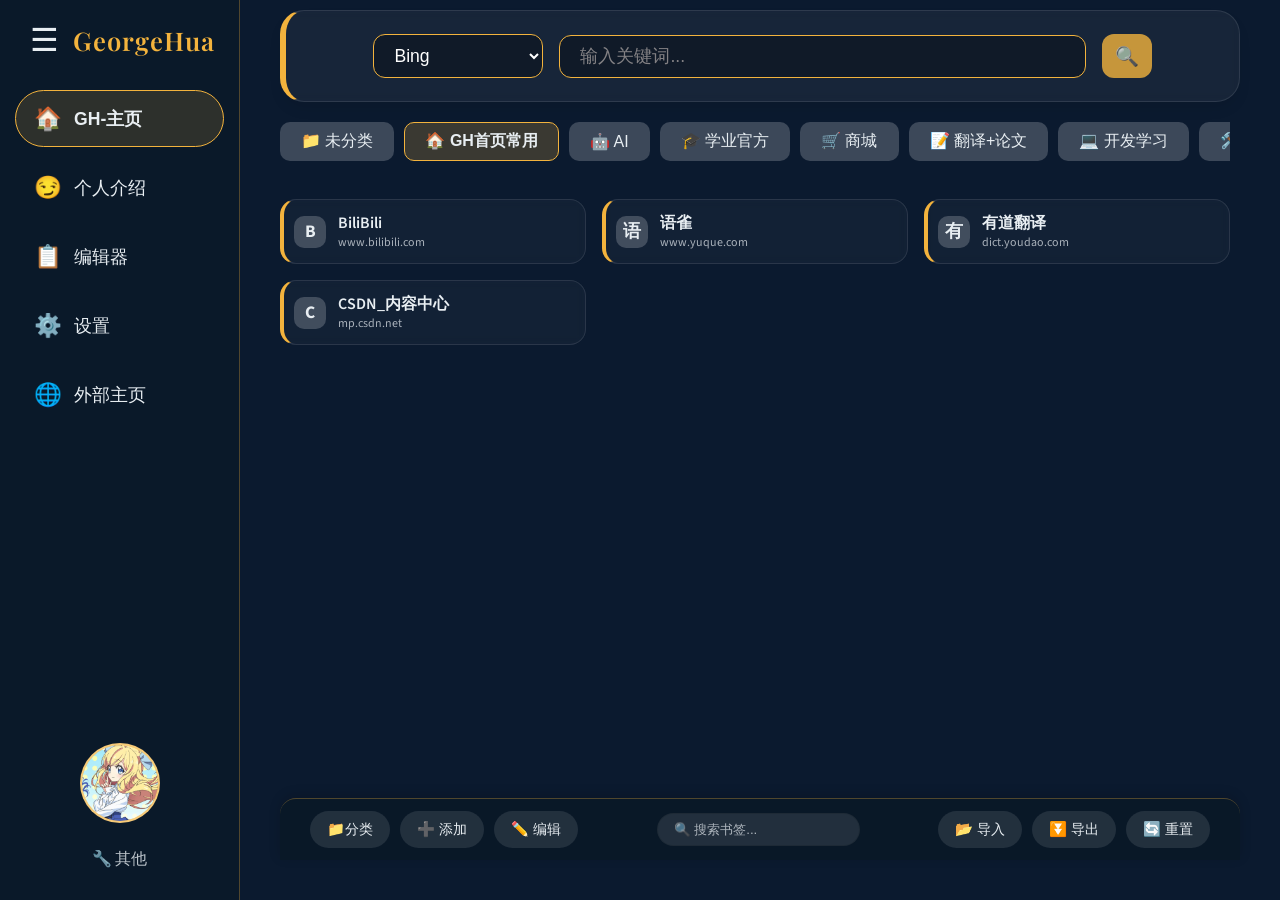
==== commit f7637092: "V5.0 正式版 基本功能完善，NXT编辑器" ====
--- a/index.html
+++ b/index.html
@@ -1,246 +1,65 @@
-<!DOCTYPE HTML>
-<!--
-	Phantom by HTML5 UP
-	html5up.net | @ajlkn
-	Free for personal and commercial use under the CCA 3.0 license (html5up.net/license)
--->
-<html>
-	<head>
-		<title>Phantom by HTML5 UP</title>
-		<meta charset="utf-8" />
-		<meta name="viewport" content="width=device-width, initial-scale=1, user-scalable=no" />
-		<link rel="stylesheet" href="assets/css/main.css" />
-		<noscript><link rel="stylesheet" href="assets/css/noscript.css" /></noscript>
-	</head>
-	<body class="is-preload">
-		<!-- Wrapper -->
-			<div id="wrapper">
+<!DOCTYPE html>
+<html lang="en">
+<head>
+    <meta charset="UTF-8">
+    <meta name="viewport" content="width=device-width, initial-scale=1.0">
+    <title> GeorgeHua 主页 V4.0</title>
+    <!-- 预加载所有主题所需字体 -->
+    <link rel="preconnect" href="https://fonts.googleapis.com">
+    <link rel="preconnect" href="https://fonts.gstatic.com" crossorigin>
+    <link href="https://fonts.googleapis.com/css2?family=Playfair+Display:wght@700;900&family=Source+Sans+Pro:wght@400;600&family=Quicksand:wght@400;600;700&family=Nunito:wght@300;400;600&family=Audiowide&family=Space+Mono:wght@400;700&display=swap" rel="stylesheet">
+ 
+    <link rel="stylesheet" href="style.css">
+</head>
+<body class="theme-modern">
+    <!-- 左侧导航栏 -->
+    <aside class="sidebar" id="sidebar">
+        <div class="sidebar-header">
+            <button class="menu-toggle" id="menuToggle">☰</button>
+            <span class="signature">GeorgeHua</span>
+        </div>
+        <div class="nav-buttons" id="dynamic-nav-container">
+            <!-- V3.6 改为了动态加载，根据 PageConfig.js 中的配置生成 -->
 
-				<!-- Header -->
-					<header id="header">
-						<div class="inner">
+            <!-- <button class="nav-btn active" data-page="home"><span>🏠</span> <span>主页</span></button>
+            <button class="nav-btn" data-page="about"><span>👤</span> <span>个人介绍</span></button>
+            <button class="nav-btn" data-page="changelog"><span>📋</span> <span>版本更新</span></button>
+            <button class="nav-btn" data-page="settings"><span>⚙️</span> <span>设置</span></button> -->
+            <!-- <button class="nav-btn" data-page="tools"><span>🚩</span> <span>工具集</span></button> -->
+            
+        </div>
+        <div class="sidebar-footer">
+            <!-- <div class="avatar" style="background-image: url('Assets/images/avatar.png');"></div> -->
+            <img class="avatar"
+                src="Assets/images/p240.png"  
+                srcset="
+                    Assets/images/p160.png 2x,
+                    Assets/images/p240.png 3x
+                    Assets/images/p320.png 4x"
+                alt="GeorgeHua">
+            <!-- <a href="#" class="profile-link">📋 个人资料</a> -->
+            <a href="#" class="profile-link">🔧 其他</a>
+        </div>
+    </aside>
 
-							<!-- Logo -->
-								<a href="index.html" class="logo">
-									<span class="symbol"><img src="images/logo.svg" alt="" /></span><span class="title">Phantom</span>
-								</a>
+    <!-- 右侧动态内容区 -->
+    <main class="main-content" id="content-area"></main>
 
-							<!-- Nav -->
-								<nav>
-									<ul>
-										<li><a href="#menu">Menu</a></li>
-									</ul>
-								</nav>
-
-						</div>
-					</header>
-
-				<!-- Menu -->
-					<nav id="menu">
-						<h2>Menu</h2>
-						<ul>
-							<li><a href="index.html">Home</a></li>
-							<li><a href="generic.html">Ipsum veroeros</a></li>
-							<li><a href="generic.html">Tempus etiam</a></li>
-							<li><a href="generic.html">Consequat dolor</a></li>
-							<li><a href="elements.html">Elements</a></li>
-						</ul>
-					</nav>
-
-				<!-- Main -->
-					<div id="main">
-						<div class="inner">
-							<header>
-								<h1>This is Phantom, a free, fully responsive site<br />
-								template designed by <a href="http://html5up.net">HTML5 UP</a>.</h1>
-								<p>Etiam quis viverra lorem, in semper lorem. Sed nisl arcu euismod sit amet nisi euismod sed cursus arcu elementum ipsum arcu vivamus quis venenatis orci lorem ipsum et magna feugiat veroeros aliquam. Lorem ipsum dolor sit amet nullam dolore.</p>
-							</header>
-							<section class="tiles">
-								<article class="style1">
-									<span class="image">
-										<img src="images/pic01.jpg" alt="" />
-									</span>
-									<a href="generic.html">
-										<h2>Magna</h2>
-										<div class="content">
-											<p>Sed nisl arcu euismod sit amet nisi lorem etiam dolor veroeros et feugiat.</p>
-										</div>
-									</a>
-								</article>
-								<article class="style2">
-									<span class="image">
-										<img src="images/pic02.jpg" alt="" />
-									</span>
-									<a href="generic.html">
-										<h2>Lorem</h2>
-										<div class="content">
-											<p>Sed nisl arcu euismod sit amet nisi lorem etiam dolor veroeros et feugiat.</p>
-										</div>
-									</a>
-								</article>
-								<article class="style3">
-									<span class="image">
-										<img src="images/pic03.jpg" alt="" />
-									</span>
-									<a href="generic.html">
-										<h2>Feugiat</h2>
-										<div class="content">
-											<p>Sed nisl arcu euismod sit amet nisi lorem etiam dolor veroeros et feugiat.</p>
-										</div>
-									</a>
-								</article>
-								<article class="style4">
-									<span class="image">
-										<img src="images/pic04.jpg" alt="" />
-									</span>
-									<a href="generic.html">
-										<h2>Tempus</h2>
-										<div class="content">
-											<p>Sed nisl arcu euismod sit amet nisi lorem etiam dolor veroeros et feugiat.</p>
-										</div>
-									</a>
-								</article>
-								<article class="style5">
-									<span class="image">
-										<img src="images/pic05.jpg" alt="" />
-									</span>
-									<a href="generic.html">
-										<h2>Aliquam</h2>
-										<div class="content">
-											<p>Sed nisl arcu euismod sit amet nisi lorem etiam dolor veroeros et feugiat.</p>
-										</div>
-									</a>
-								</article>
-								<article class="style6">
-									<span class="image">
-										<img src="images/pic06.jpg" alt="" />
-									</span>
-									<a href="generic.html">
-										<h2>Veroeros</h2>
-										<div class="content">
-											<p>Sed nisl arcu euismod sit amet nisi lorem etiam dolor veroeros et feugiat.</p>
-										</div>
-									</a>
-								</article>
-								<article class="style2">
-									<span class="image">
-										<img src="images/pic07.jpg" alt="" />
-									</span>
-									<a href="generic.html">
-										<h2>Ipsum</h2>
-										<div class="content">
-											<p>Sed nisl arcu euismod sit amet nisi lorem etiam dolor veroeros et feugiat.</p>
-										</div>
-									</a>
-								</article>
-								<article class="style3">
-									<span class="image">
-										<img src="images/pic08.jpg" alt="" />
-									</span>
-									<a href="generic.html">
-										<h2>Dolor</h2>
-										<div class="content">
-											<p>Sed nisl arcu euismod sit amet nisi lorem etiam dolor veroeros et feugiat.</p>
-										</div>
-									</a>
-								</article>
-								<article class="style1">
-									<span class="image">
-										<img src="images/pic09.jpg" alt="" />
-									</span>
-									<a href="generic.html">
-										<h2>Nullam</h2>
-										<div class="content">
-											<p>Sed nisl arcu euismod sit amet nisi lorem etiam dolor veroeros et feugiat.</p>
-										</div>
-									</a>
-								</article>
-								<article class="style5">
-									<span class="image">
-										<img src="images/pic10.jpg" alt="" />
-									</span>
-									<a href="generic.html">
-										<h2>Ultricies</h2>
-										<div class="content">
-											<p>Sed nisl arcu euismod sit amet nisi lorem etiam dolor veroeros et feugiat.</p>
-										</div>
-									</a>
-								</article>
-								<article class="style6">
-									<span class="image">
-										<img src="images/pic11.jpg" alt="" />
-									</span>
-									<a href="generic.html">
-										<h2>Dictum</h2>
-										<div class="content">
-											<p>Sed nisl arcu euismod sit amet nisi lorem etiam dolor veroeros et feugiat.</p>
-										</div>
-									</a>
-								</article>
-								<article class="style4">
-									<span class="image">
-										<img src="images/pic12.jpg" alt="" />
-									</span>
-									<a href="generic.html">
-										<h2>Pretium</h2>
-										<div class="content">
-											<p>Sed nisl arcu euismod sit amet nisi lorem etiam dolor veroeros et feugiat.</p>
-										</div>
-									</a>
-								</article>
-							</section>
-						</div>
-					</div>
-
-				<!-- Footer -->
-					<footer id="footer">
-						<div class="inner">
-							<section>
-								<h2>Get in touch</h2>
-								<form method="post" action="#">
-									<div class="fields">
-										<div class="field half">
-											<input type="text" name="name" id="name" placeholder="Name" />
-										</div>
-										<div class="field half">
-											<input type="email" name="email" id="email" placeholder="Email" />
-										</div>
-										<div class="field">
-											<textarea name="message" id="message" placeholder="Message"></textarea>
-										</div>
-									</div>
-									<ul class="actions">
-										<li><input type="submit" value="Send" class="primary" /></li>
-									</ul>
-								</form>
-							</section>
-							<section>
-								<h2>Follow</h2>
-								<ul class="icons">
-									<li><a href="#" class="icon brands style2 fa-twitter"><span class="label">Twitter</span></a></li>
-									<li><a href="#" class="icon brands style2 fa-facebook-f"><span class="label">Facebook</span></a></li>
-									<li><a href="#" class="icon brands style2 fa-instagram"><span class="label">Instagram</span></a></li>
-									<li><a href="#" class="icon brands style2 fa-dribbble"><span class="label">Dribbble</span></a></li>
-									<li><a href="#" class="icon brands style2 fa-github"><span class="label">GitHub</span></a></li>
-									<li><a href="#" class="icon brands style2 fa-500px"><span class="label">500px</span></a></li>
-									<li><a href="#" class="icon solid style2 fa-phone"><span class="label">Phone</span></a></li>
-									<li><a href="#" class="icon solid style2 fa-envelope"><span class="label">Email</span></a></li>
-								</ul>
-							</section>
-							<ul class="copyright">
-								<li>&copy; Untitled. All rights reserved</li><li>Design: <a href="http://html5up.net">HTML5 UP</a></li>
-							</ul>
-						</div>
-					</footer>
-
-			</div>
-
-		<!-- Scripts -->
-			<script src="assets/js/jquery.min.js"></script>
-			<script src="assets/js/browser.min.js"></script>
-			<script src="assets/js/breakpoints.min.js"></script>
-			<script src="assets/js/util.js"></script>
-			<script src="assets/js/main.js"></script>
-
-	</body>
+    <!-- 引入 JS 文件，注意顺序：
+         1. data.js - 定义基础数据
+         2. main.js - 核心模块（定义 CoreModules）
+         3. 页面模块 - 依赖 CoreModules
+    -->
+    <script src="data.js"></script>
+    <script src="PageConfig.js"></script>
+    
+    <!-- 核心功能（必须先于页面模块加载） -->
+    <script src="main.js"></script>
+    <!-- 页面模块（依赖 main.js 中的 CoreModules） -->
+    <script src="Pages/homePage.js"></script>
+    <script src="Pages/aboutPage.js"></script>
+    <script src="Pages/changelogPage.js"></script>
+    <script src="Pages/settingsPage.js"></script>
+    <!-- <script src="Pages/toolsPage.js"></script> -->
+</body>
 </html>
--- a/style.css
+++ b/style.css
@@ -0,0 +1,1468 @@
+/* ========== STYLE.CSS - 个人导航站全局样式 ========== */
+/* 模块索引：
+ * 1. 全局重置与基础布局
+ * 2. 左侧导航栏
+ * 3. 右侧主内容区
+ * 4. 书签主页
+ *    4.1 顶部搜索引擎
+ *    4.2 分类筛选
+ *    4.3 书签网格（含复选框）
+ *    4.4 底部工具栏
+ * 5. 主题设置按钮组
+ * 6. 主题样式（现代编辑、柔和玻璃、科技）
+ * 7. 弹窗样式
+ *      7.1 分类管理弹窗
+ * 8. iframe 页面容器样式
+ */
+
+/* ========== 1. 全局重置与基础布局 ========== */
+
+/* #region 全局重置与基础布局 */
+/* 通配选择器：清除所有元素默认内外边距，并设置盒模型为 border-box（宽高包含内边距和边框） */
+* {
+    margin: 0;
+    padding: 0;
+    box-sizing: border-box;
+}
+
+/* body 作为 flex 容器，左侧导航栏和右侧主内容区并排显示 */
+body {
+    min-height: 100vh;          /* 至少占满视口高度 */
+    display: flex;               /* 启用 flex 布局 */
+    font-family: sans-serif;     /* 默认字体，会被主题覆盖 */
+}
+/*#endregion*/
+
+/* ========== 2. 左侧导航栏 ========== */
+/*#region 左侧导航栏*/
+/* 侧边栏容器：固定宽度，垂直排列，毛玻璃背景 */
+.sidebar {
+    width: 240px;                /* 展开时固定宽度 */
+    position: fixed;   /* 固定定位，脱离文档流 */
+    top: 0;            /* 顶部对齐视口 */
+    left: 0;           /* 左侧对齐视口 */
+    height: 100vh;     /* 高度占满整个视口 */
+
+    /* 折叠动画 */
+    transition: width 0.4s ease, 
+                padding 0.4s ease, 
+                margin-left 0.4s ease, 
+                background 0.2s; 
+
+    display: flex;
+    flex-direction: column;       /* 垂直排列子元素 */
+    justify-content: space-between; /* 上下两端分散对齐 */
+    padding: 20px 15px;
+    background: rgba(0,0,0,0.05); /* 半透明背景，由主题进一步覆盖 */
+    backdrop-filter: blur(4px);   /* 背景模糊，毛玻璃效果 */
+    border-right: 1.5px solid rgba(255,255,255,0.1);
+    text-align: center;
+    overflow-x: hidden;           /* 防止内容溢出 */
+    white-space: nowrap;           /* 禁止文字换行，配合折叠隐藏文字 */
+}
+
+/* 折叠状态：宽度变窄，隐藏签名和部分文字 */
+.sidebar.collapsed {
+    width: 80px;
+    padding: 20px 5px;
+}
+.sidebar.collapsed .signature,
+.sidebar.collapsed .nav-btn span:last-child,
+.sidebar.collapsed .sidebar-footer {
+    display: none;                /* 隐藏元素 */
+}
+.sidebar.collapsed .nav-btn {
+    justify-content: center;      /* 图标居中 */
+    padding: 12px;                /* 四周均匀padding，使按钮为正方形 */
+    width: auto;                  /* 自动宽度，由padding决定 */
+    margin: 0 auto;               /* 水平居中 */
+    border-radius: 50%;           /* 改为圆形 */
+}
+
+/* 侧边栏头部：包含汉堡菜单按钮和签名 */
+.sidebar-header {
+    display: flex;
+    align-items: center;          /* 垂直居中 */
+    justify-content: center;       /* 水平居中 */
+    gap: 8px;                    /* 子元素间距 */
+    margin-bottom: 30px;
+    width: 100%;
+}
+
+/* 汉堡菜单按钮 */
+.menu-toggle {
+    background: transparent;
+    border: none;
+    font-size: 2rem;
+    cursor: pointer;
+    color: inherit;               /* 继承父级文字颜色 */
+    width: 40px;
+    height: 40px;
+    display: flex;
+    align-items: center;
+    justify-content: center;
+    border-radius: 50%;            /* 圆形背景 */
+    transition: background 0.2s;
+}
+.menu-toggle:hover {
+    background: rgba(255,255,255,0.1);
+}
+
+/* 签名文字 */
+.signature {
+    font-size: 1.6rem;
+    font-weight: 600;
+    letter-spacing: 1px;
+    transition: opacity 0.2s ease; /* 渐进式不透明度变化 */
+}
+
+/* 导航按钮容器 */
+.nav-buttons {
+    display: flex;
+    flex-direction: column;
+    gap: 12px;                    /* 按钮间距 */
+    flex: 1;                       /* 撑满剩余空间 */
+}
+
+/* 导航按钮基本样式 */
+.nav-btn {
+    background: transparent;
+    border: none;
+    text-align: left;
+    padding: 14px 18px;
+    font-size: 1.1rem;
+    border-radius: 40px;           /* 大圆角胶囊形状 */
+    cursor: pointer;
+    font-weight: 500;
+    transition: 0.15s;
+    color: inherit;
+    border: 1.5px solid transparent; /* 预留边框用于激活状态 */
+    width: 100%;
+    display: flex;
+    align-items: center;
+    gap: 12px;
+}
+.nav-btn span:first-child {
+    font-size: 1.4rem;             /* 图标稍大 */
+}
+.nav-btn:hover {
+    background: rgba(255,255,255,0.1);
+    border-color: rgba(255,255,255,0.2);
+}
+/* 激活状态的按钮（通过 .active 类控制） */
+.nav-btn.active {
+    background: rgba(255,255,255,0.15);
+    border-color: currentColor;     /* 边框颜色跟随文字颜色 */
+    font-weight: 600;
+}
+
+/* 侧边栏底部：头像和个人链接 */
+.sidebar-footer {
+    margin-top: 30px;
+    display: flex;
+    flex-direction: column;
+    align-items: center;
+    transition: opacity 0.2s;
+}
+/* 导航栏头像，改为image */
+.avatar {
+    width: 80px;
+    height: 80px;
+    border-radius: 50%;            /* 圆形头像 */
+    border: 2px solid rgba(255,255,255,0.3);
+    /* background: #aaaaaa21;             
+    background-size: cover;        
+    background-position: center;    */
+    margin-bottom: 15px;
+    object-fit: cover;
+    object-position: center;
+    display: block;
+    /* 提升缩放清晰度 (可选) */
+    /* image-rendering: -webkit-optimize-contrast; */
+}
+.profile-link {
+    font-size: 1rem;
+    opacity: 0.8;                    /* 初始不透明度 */
+    text-decoration: none;          /* 去除下划线 */
+    color: inherit;
+    display: block;
+    margin: 10px;
+}
+.profile-link:hover {
+    opacity: 1;
+}
+/*#endregion*/
+
+/* ========== 3. 右侧主内容区 ========== */
+/*#region 右侧主内容区*/
+/* 主内容容器：占据剩余宽度，可滚动 */
+.main-content {
+    flex: 1;                       /* 占据剩余所有宽度 */
+    padding: 40px;
+    overflow-y: auto;               /* 内容过多时垂直滚动 */
+    transition: background 0.2s, color 0.2s,
+                margin-left 0.4s ease;  /* 为 margin-left 也添加过渡动画 */
+    /* 展开时预留侧边栏宽度 */
+    margin-left: 240px;
+    position: relative; /* 为 iframe 绝对定位提供参考 */
+}
+/* 侧边栏手动折叠，同步调整主内容区域的边距 */
+.sidebar.collapsed + .main-content {
+    margin-left: 80px;         /* 折叠时同步调整边距 */
+}
+
+/* 窄屏自动折叠左侧导航栏+同步边距 ❌ */
+
+/* 内容卡片：圆角、半透明背景、毛玻璃 */
+.content-card {
+    padding: 30px;
+    border-radius: 32px;
+    margin-bottom: 30px;
+    background: rgba(255,255,255,0.05);
+    backdrop-filter: blur(4px);
+    border: 1px solid rgba(255,255,255,0.1);
+    box-shadow: 0 15px 30px -10px rgba(0,0,0,0.2);
+}
+.content-card h2 {
+    font-size: 2rem;
+    margin-bottom: 20px;
+    font-weight: 600;
+}
+/*#endregion*/
+
+/* ========== 4. 书签主页 ========== */
+/*#region 4. 书签主页*/
+
+/* ---------- 4.1 顶部搜索引擎（旧版，保留兼容） ---------- */
+/*#region 4.1 顶部搜索引擎*/
+    /* 搜索区域（外框） */
+    .search-section {
+        width: 100%;
+        max-width: 800px;
+        margin: 0 auto 2rem;
+    }
+    /* 搜索控件行（Flex布局）包含引擎下拉框、输入框、搜索按钮 */
+    .search-engine-row {
+        display: flex;
+        align-items: center;        /* 垂直居中 */
+        justify-content: center;    /* 水平居中 */
+        padding:0.5rem;
+        border-radius: 16px;
+        gap: 16px;                  /* 子元素间距 */
+        margin-bottom: 30px;
+        flex-wrap: wrap;                /* 窄屏时换行 */
+        /* box-shadow: 0 4px 8px rgba(0,0,0,0.1);  */
+            /* 水平偏移0，垂直偏移4px，模糊半径12px，透明度0.1 */
+    }
+    /* 搜索引擎下拉框 */
+    .search-engine-select {
+        padding: 10px 40px 10px 16px;    /* 右侧留出箭头空间 */
+        border-radius: 12px;
+        border: 1px solid #ccc;
+        background-size: 12px;
+        font-size: 1.1rem;
+        cursor: pointer;
+        min-width: 170px;
+        height: 44px;              /* 与输入框高度一致 */
+        box-sizing: border-box;    /* 包含边框和内边距 */
+
+        transition: all 0.2s ease;      /* 渐进式变化 */
+        /* appearance: none;       移除浏览器默认下拉箭头 */
+        position: relative;     /* 为伪元素建立参照 */
+    }
+    /* 悬停时高亮边框 */
+    .search-engine-select:hover {
+        border-color: #0c9e6d;    /* 更明显的绿色 */
+        background-color: #f8f9fa;
+    }
+    /* 选中后发光效果 */
+    .search-engine-select:focus {
+        outline: none;
+        border-color: currentColor;     /* 边框颜色跟随文字颜色 */
+        /* box-shadow: 0 0 0 3px rgba(215, 29, 29, 0.239); */
+    }
+
+    /* 搜索输入框 */
+    .search-input {
+        /* width: 400px; */
+        width: 60%;
+        padding: 10px 20px;
+        border-radius: 12px;
+        border: 1px solid rgba(0,0,0,0.1);
+        background: white;
+        font-size: 1.1rem;    
+        box-shadow: 0 0 0 2px 0 4px 8px rgba(0,0,0,0.2);      /* 正常状态：外阴影浮起 */
+        transition: all 0.2s ease;
+    }
+    /* 搜索输入框占位符 */
+    .search-input::placeholder {
+        color: #a19c9c;
+        opacity: 0.8;
+    }
+    /* 选中后的阴影效果GH */
+    .search-input:focus {
+        outline: none;
+        /* border-color: rgba(255, 255, 255, 0.5);
+        background: rgba(255, 255, 255, 0.2); */
+        box-shadow: 
+            /* 0 0 0 2px rgba(12, 158, 221, 0.5), */
+            inset 0 1px 3px rgba(0,0,0,0.2),        /* 主要内阴影：深色、大模糊 */
+            inset 0 0 0 1px rgba(0,0,0,0.1);         /* 边缘微暗 */
+        /* transform: translateY(1px);                   */
+        /* transform: scale(0.99); */
+    }
+    /* 搜索按钮 */
+    .search-btn {
+        border: none;
+        font-size: 1.2rem;
+        background: #f0f0f0;
+        opacity: 0.8;
+        width: 50px;
+        height: 44px;              /* 与输入框高度一致 */
+        border-radius: 12px;        /* 与输入框圆角一致 */
+        display: flex;
+        align-items: center;
+        justify-content: center;
+        cursor: pointer;
+        transition: all 0.2s ease;
+        flex-shrink: 0;
+    }
+    .search-btn:hover {
+        background: #e0e0e0;
+        transform: translateY(-2px)scale(1.05);
+        box-shadow: 0 0 0 2px rgba(215, 29, 29, 0.5);
+    }
+/* #endregion */
+
+
+/* ---------- 4.2 分类筛选 ---------- */
+/* 分类筛选栏：横向滚动，白色不换行 */
+.category-filter {
+    display: flex;
+    gap: 10px;
+    margin-bottom: 30px;
+    overflow-x: auto;               /* 横向滚动适应窄屏 */
+    padding-bottom: 8px;
+    scrollbar-width: thin;          /* 细滚动条（Firefox） */
+    white-space: nowrap;
+}
+/* 分类按钮 */
+.category-filter button {
+    padding: 8px 20px;
+    border: 1px solid transparent;
+    border-radius: 10px;
+    font-size: 1rem;
+    cursor: pointer;
+    background: rgba(255,255,255,0.2);
+    color: inherit;
+    transition: 0.15s;
+    display: inline-flex;
+    align-items: center;
+    gap: 6px;
+}
+/* 激活的分类按钮 */
+.category-filter button.active {
+    border-color: currentColor;      /* 边框颜色跟随主题文字 */
+    font-weight: 600;
+    background: rgba(255,255,255,0.3);
+}
+.category-filter button:hover {
+    background: rgba(255,255,255,0.15);
+}
+/* 编辑模式下分类筛选按钮禁用样式 */
+.category-filter button:disabled {
+    opacity: 0.5;
+    cursor: not-allowed;
+}
+
+/* ---------- 4.3 书签网格（含复选框） ---------- */
+/* 书签网格：自动填充列，最小240px */
+.bookmark-grid {
+    display: grid;
+    grid-template-columns: repeat(auto-fill, minmax(240px, 1fr)); /* 自动填充，每列至少240px，尽量等分 */
+    gap: 16px;
+    margin-bottom: 30px;
+}
+/* 单个书签卡片 */
+.bookmark-card {
+    position: relative;              /* 为复选框的绝对定位提供参考 */
+    display: flex;
+    align-items: center;              /* flex 子项垂直居中 */
+    gap: 12px;
+    padding: 12px 10px;
+    background: rgba(255,255,255,0.1);
+    border-radius: 16px;
+    border: 1px solid rgba(255,255,255,0.1);
+    backdrop-filter: blur(4px);
+    transition: transform 0.15s, box-shadow 0.15s; /* 悬停动画 */
+    cursor: default;
+}
+.bookmark-card:hover {
+    transform: translateY(-2px);     /* 微微上浮 */
+    box-shadow: 0 8px 16px -4px rgba(0,0,0,0.2);
+}
+
+/* 书签链接样式：保持card原有外观 */
+.bookmark-link {
+    /* 移除默认下划线，继承颜色和布局 */
+    text-decoration: none;
+    color: inherit;
+    outline: none;
+    /* 保持原有flex布局 */
+    display: flex;
+    align-items: center;
+    gap: 12px;
+    flex: 1;               /* 占满剩余空间 */
+    min-width: 0;          /* 允许内容收缩，配合 text-overflow */
+}
+
+/* 编辑模式下，禁用a标签跳转(动态添加edit-mode类) */
+.edit-mode .bookmark-link {
+    pointer-events: none; /* 禁止a标签的点击跳转 */
+    cursor: default;
+    /* opacity: 0.5; */
+}
+
+/* 编辑模式下的复选框 */
+.bookmark-checkbox {
+    position: absolute;
+    top: 0; 
+    bottom: 0; 
+    margin: auto 0;    /* 垂直方向居中 */
+    right: 8px;
+    width: 24px;
+    height: 24px;
+    cursor: pointer;
+    accent-color: currentColor;      /* 复选框颜色跟随主题文字颜色 */
+    transform: scale(1.2);            /* 稍微放大 */
+    z-index: 2;                      /* 其他元素之上 */
+}
+
+
+/* 书签图标容器 */
+.bookmark-icon {
+    width: 32px;
+    height: 32px;
+    border-radius: 10px;
+    background: rgba(255,255,255,0.2);
+    display: flex;
+    align-items: center;
+    justify-content: center;
+    flex-shrink: 0;
+    overflow: hidden;
+}
+
+/* 书签图标 - 缓存的 favicon 图片 */
+.bookmark-favicon {
+    width: 100%;
+    height: 100%;
+    object-fit: contain;
+}
+
+/* 书签图标 - 首字母文本 */
+.bookmark-letter {
+    font-size: 1.1rem;
+    font-weight: bold;
+    color: inherit;
+    user-select: none;
+}
+/* 书签文字信息 */
+.bookmark-info {
+    flex: 1;
+    min-width: 0;                    /* 允许内容收缩，配合 text-overflow */
+}
+.bookmark-title {
+    font-weight: 600;
+    font-size: 1rem;
+    overflow: hidden;
+    text-overflow: ellipsis;         /* 超出显示省略号 */
+    white-space: nowrap;
+}
+.bookmark-url {
+    font-size: 0.75rem;
+    opacity: 0.7;
+    overflow: hidden;
+    text-overflow: ellipsis;
+    white-space: nowrap;
+}
+
+/* 选中数量显示 */
+#selectedCount {
+    font-size: 0.95rem;
+    padding: 0 10px;
+    display: inline-flex;
+    align-items: center;
+    background: rgba(255,255,255,0.1);
+    border-radius: 30px;
+}
+
+/* 书签搜索输入框 */
+.bookmark-search-input {
+    width: 100%;                /* 填满容器 */
+    max-width: 400px;           /* 最大宽度限制 */
+    padding: 8px 16px;          /* 内边距，与按钮高度协调 */
+    border-radius: 20px;        /* 圆角样式 */
+    border: 1px solid rgba(0,0,0,0.1);
+    background: rgba(255,255,255,0.1);
+    color: inherit;
+    outline: none;
+    transition: 0.2s;
+}
+
+.bookmark-search-input:focus {
+    background: rgba(255,255,255,0.15);
+    border-color: currentColor;
+}
+
+/* 搜索框占位符样式 */
+.bookmark-search-input::placeholder {
+    color: currentColor;
+    opacity: 0.7;
+}
+
+/*#endregion*/ /* 4.1 顶部搜索引擎 */
+
+/* ---------- 4.2 书签首页布局（新） ---------- */
+/*#region 4.2 书签首页布局（新）*/
+/* 书签首页专用容器 */
+.homepage-container {
+    display: flex;
+    flex-direction: column;
+    height: calc(100vh - 40px); /* 使用calc确保占据整个可视区域，实现书签网格滚动 */
+    gap: 15px; /* 减小间距 */
+    padding: 0px 40px 0px 40px; /* 添加左右内边距，保持与main-content一致 */
+    box-sizing: border-box; /* 确保内边距不影响整体高度 */
+}
+
+/* 当main-content包含homepage-container时，调整样式 */
+.main-content:has(.homepage-container) {
+    padding: 0; /* 移除main-content的padding */
+    overflow: hidden; /* 防止main-content滚动 */
+}
+
+/* 搜索引擎独立容器 */
+.search-engine-container {
+    background: rgba(255,255,255,0.05);
+    backdrop-filter: blur(4px);
+    border: 1px solid rgba(255,255,255,0.1);
+    border-radius: 24px;
+    padding: 15px 30px; /* 减小内边距，降低高度 */
+    box-shadow: 0 8px 16px -4px rgba(0,0,0,0.1); /* 调整阴影，使其更柔和 */
+    border-left: 6px solid currentColor;
+    margin-top: 10px;
+    margin-bottom: 5px;
+    /* z-index: -1; */
+}
+
+/* 搜索引擎行容器 */
+.search-engine-row {
+    display: flex;
+    align-items: center;
+    justify-content: center; /* 水平居中 */
+    /* gap: 12px;  */
+    margin: 0 auto;
+    flex-wrap: wrap; /* 确保在小屏幕上换行 */
+}
+
+/* 书签内容区（可滚动） */
+.bookmarks-content {
+    flex: 1;
+    overflow-y: auto;
+    overflow-x: hidden; /* 防止水平滚动 */
+    padding-right: 10px;
+    min-height: 0; /* 确保flex子元素能够正确收缩 */
+}
+
+/* 底部固定工具栏 */
+.toolbar-container {
+    background: rgba(255,255,255,0.05);
+    backdrop-filter: blur(10px);
+    border-top: 1px solid rgba(255,255,255,0.1);
+    padding: 12px 30px; /* 减小内边距 */
+    box-shadow: 0 -3px 12px rgba(0,0,0,0.15); /* 调整阴影 */
+    flex-shrink: 0;
+    border-radius: 16px 16px 0 0; /* 添加顶部圆角，使其更协调 */
+}
+
+/* 工具栏 */
+.toolbar {
+    display: flex;
+    justify-content: space-between;
+    align-items: center;
+    flex-wrap: wrap;
+    gap: 15px; /* 减小间距 */
+    width: 100%; /* 改为100%，避免额外边框 */
+}
+
+/* 工具栏按钮组 */
+.toolbar-group {
+    display: flex;
+    gap: 10px; /* 减小按钮间距 */
+    flex-wrap: wrap;
+    align-items: center;
+}
+
+/* 工具栏按钮 */
+.toolbar-btn {
+    padding: 8px 16px; /* 减小按钮大小 */
+    border: none;
+    border-radius: 40px;
+    font-size: 0.9rem; /* 减小字体大小 */
+    cursor: pointer;
+    transition: 0.2s;
+    background: rgba(255,255,255,0.1);
+    color: inherit;
+    display: inline-flex;
+    align-items: center;
+    gap: 5px;
+    border: 1px solid transparent;
+}
+
+/* 工具栏按钮悬停效果 */
+.toolbar-btn:hover {
+    background: rgba(255,255,255,0.2);
+    transform: translateY(-2px);
+    border-color: currentColor;
+    box-shadow: 0 4px 8px rgba(0,0,0,0.1);
+}
+
+/* 分类筛选按钮悬停效果 */
+.category-filter button:hover {
+    background: rgba(255,255,255,0.15);
+    border-color: currentColor;
+    transform: translateY(1px);
+}
+
+/* 自定义滚动条样式 */
+.bookmarks-content::-webkit-scrollbar,
+.main-content::-webkit-scrollbar {
+    width: 8px;
+    height: 8px;
+}
+
+.bookmarks-content::-webkit-scrollbar-track,
+.main-content::-webkit-scrollbar-track {
+    background: rgba(255,255,255,0.05);
+    border-radius: 4px;
+}
+
+.bookmarks-content::-webkit-scrollbar-thumb,
+.main-content::-webkit-scrollbar-thumb {
+    background: rgba(255,255,255,0.3);
+    border-radius: 4px;
+    transition: background 0.2s ease;
+}
+
+.bookmarks-content::-webkit-scrollbar-thumb:hover,
+.main-content::-webkit-scrollbar-thumb:hover {
+    background: rgba(255,255,255,0.5);
+}
+
+/* Firefox 滚动条样式 */
+.bookmarks-content,
+.main-content {
+    scrollbar-width: thin;
+    scrollbar-color: rgba(255,255,255,0.3) rgba(255,255,255,0.05);
+}
+/*#endregion*/ /* 4.2 书签首页布局（新） */
+
+/*#endregion*/ /* 4. 书签主页 */
+
+/* ========== 5. 主题设置按钮组 ========== */
+/*#region 主题设置按钮组*/
+/* 主题选项容器 */
+.theme-options {
+    display: flex;
+    gap: 20px;
+    margin: 30px 0;
+    flex-wrap: wrap;
+}
+/* 主题按钮 */
+.theme-btn {
+    padding: 14px 28px;
+    border: 2px solid transparent;
+    border-radius: 60px;
+    font-size: 1.1rem;
+    font-weight: 600;
+    cursor: pointer;
+    transition: all 0.2s ease;
+    background: rgba(255,255,255,0.15);
+    color: inherit;
+}
+.theme-btn:hover {
+    transform: scale(1.02);
+    background: rgba(255,255,255,0.25);
+}
+/* 各主题激活状态的边框颜色（由主题具体定义） */
+.theme-btn.modern.active {
+    border-color: #f3b33d;
+    background: rgba(243,179,61,0.2);
+}
+.theme-btn.glass.active {
+    border-color: #ffb5a7;
+    background: rgba(255,181,167,0.2);
+}
+.theme-btn.tech.active {
+    border-color: #0ff;
+    background: rgba(0,255,255,0.2);
+}
+/*#endregion*/
+
+/* ========== 6. 主题样式 ========== */
+/*#region 主题样式*/
+/* ----- 现代编辑 ----- */
+/* 现代编辑主题：深蓝色背景，橙色点缀 */
+.theme-modern {
+    background: #0b1a2f;
+    color: #e8eef2;
+    font-family: 'Source Sans Pro', sans-serif;
+}
+.theme-modern .sidebar {
+    background: rgba(10, 25, 40, 0.8);
+    border-right-color: rgba(243,179,61,0.3);
+}
+.theme-modern .signature {
+    font-family: 'Playfair Display', serif;
+    color: #f3b33d;                 /* 橙色点缀 */
+}
+.theme-modern .nav-btn.active {
+    border-color: #f3b33d;
+    background: rgba(243,179,61,0.15);
+}
+.theme-modern .content-card {
+    border-left: 6px solid #f3b33d;  /* 左侧彩色边框 */
+}
+.theme-modern .avatar {
+    background-color: #f3b33d;
+}
+.theme-modern .search-engine-select,
+.theme-modern .search-input {
+    background: rgba(0,0,0,0.3);
+    border: 1px solid #f3b33d;
+    color: white;
+}
+.theme-modern .search-btn {
+    background: #f3b33d;
+    color: #0b1a2f;
+}
+.theme-modern .category-filter button.active {
+    border-color: #f3b33d;
+    background: rgba(243,179,61,0.2);
+}
+.theme-modern .bookmark-card {
+    background: rgba(255,255,255,0.03);
+    border-left: 4px solid #f3b33d;
+}
+
+/* 现代主题 - 新增布局样式 */
+.theme-modern .search-engine-container {
+    border-left: 6px solid #f3b33d;
+}
+
+.theme-modern .toolbar-container {
+    background: rgba(10, 25, 40, 0.95);
+    border-top: 1px solid rgba(243,179,61,0.3);
+}
+
+.theme-modern .toolbar-btn:hover {
+    background: rgba(243,179,61,0.2);
+    border-color: #f3b33d;
+}
+
+.theme-modern .category-filter button:hover {
+    background: rgba(243,179,61,0.2);
+    border-color: #f3b33d;
+}
+
+.theme-modern .bookmarks-content::-webkit-scrollbar-thumb {
+    background: rgba(243,179,61,0.4);
+}
+
+.theme-modern .bookmarks-content::-webkit-scrollbar-thumb:hover {
+    background: rgba(243,179,61,0.6);
+}
+
+.theme-modern .bookmarks-content {
+    scrollbar-color: rgba(243,179,61,0.4) rgba(255,255,255,0.05);
+}
+
+/* ----- 柔和玻璃 ----- */
+/* 柔和玻璃主题：浅粉/紫色渐变，毛玻璃感 */
+.theme-glass {
+    background: linear-gradient(145deg, #f9e7e9 0%, #e0d9f5 100%);
+    font-family: 'Nunito', sans-serif;
+    color: #2f2b3b;
+}
+.theme-glass .sidebar {
+    background: rgba(255,255,255,0.25);
+    border-right-color: rgba(255, 255, 255, 0.4);
+}
+.theme-glass .signature {
+    font-family: 'Quicksand', sans-serif;
+    color: #4a3f5e;
+}
+.theme-glass .nav-btn.active {
+    border-color: #ffb5a7;
+    background: rgba(255,181,167,0.3);
+}
+.theme-glass .content-card {
+    background: rgba(255,255,255,0.3);
+    backdrop-filter: blur(8px);      /* 更明显的毛玻璃 */
+}
+.theme-glass .avatar {
+    background-color: #d4bfb8;
+}
+.theme-glass .search-engine-select,
+.theme-glass .search-input {
+    background: rgba(255,255,255,0.7);
+    border: 1px solid rgba(255,255,255,0.8);
+    color: #2f2b3b;
+}
+.theme-glass .search-btn {
+    background: #ffb6a750;
+    color: #4a3f5e;
+}
+.theme-glass .category-filter button.active {
+    border-color: #ffb5a7;
+    background: rgba(255,181,167,0.3);
+}
+.theme-glass .bookmark-card {
+    background: rgba(255,255,255,0.3);
+    backdrop-filter: blur(4px);
+}
+.theme-glass .toolbar-btn {
+    background: rgba(255, 255, 255, 0.25);
+}
+
+/* 柔和玻璃主题 - 新增布局样式 */
+.theme-glass .search-engine-container {
+    border-left: 6px solid #ffb5a7;
+    background: rgba(255,255,255,0.3);
+    backdrop-filter: blur(8px);
+}
+
+.theme-glass .toolbar-container {
+    background: rgba(255,255,255,0.3);
+    backdrop-filter: blur(10px);
+    border-top: 1px solid rgba(255,181,167,0.3);
+}
+
+.theme-glass .toolbar-btn:hover {
+    background: rgba(255,181,167,0.3);
+    border-color: #ffb5a7;
+}
+
+.theme-glass .category-filter button:hover {
+    background: #ffb6a7ad;
+    transform: translateY(1px);
+    border-color: #ffb5a7;
+}
+
+.theme-glass .bookmarks-content::-webkit-scrollbar-thumb {
+    background: rgba(255,181,167,0.4);
+}
+
+.theme-glass .bookmarks-content::-webkit-scrollbar-thumb:hover {
+    background: rgba(255,181,167,0.6);
+}
+
+.theme-glass .bookmarks-content {
+    scrollbar-color: rgba(255,181,167,0.4) rgba(255,255,255,0.05);
+}
+
+/* .theme-glass .bookmark-card:hover {
+    transform: translateY(-2px)scale(1.05);
+    box-shadow: 0 0 0 2px rgba(215, 29, 29, 0.5);
+} */
+
+/* ----- 科技 ----- */
+/* 科技主题：深色背景，青色网格，发光效果 */
+.theme-tech {
+    background: #0c0e14;
+    color: #c0e0ff;
+    font-family: 'Space Mono', monospace;
+    background-image: 
+        linear-gradient(rgba(0, 255, 255, 0.05) 1px, transparent 1px),
+        linear-gradient(90deg, rgba(0, 255, 255, 0.05) 1px, transparent 1px);
+    background-size: 40px 40px;      /* 网格背景 */
+}
+.theme-tech .sidebar {
+    background: rgba(0, 20, 20, 0.7);
+    border-right: 2px solid #0ff;    /* 青色边框 */
+}
+.theme-tech .signature {
+    font-family: 'Audiowide', cursive;
+    color: #0ff;
+    text-shadow: 0 0 10px cyan;      /* 发光效果 */
+}
+.theme-tech .nav-btn.active {
+    border-color: #0ff;
+    box-shadow: 0 0 15px cyan;
+}
+.theme-tech .content-card {
+    border: 2px solid #0ff;
+    background: rgba(0, 40, 40, 0.4);
+}
+.theme-tech .avatar {
+    background-color: #0ff;
+    box-shadow: 0 0 15px cyan;
+}
+.theme-tech .search-engine-select,
+.theme-tech .search-input {
+    background: rgba(0, 30, 30, 0.8);
+    border: 2px solid #0ff;
+    color: #0ff;
+}
+.theme-tech .search-btn {
+    background: #0ff;
+    color: #0a0e14;
+    box-shadow: 0 0 15px cyan;
+}
+.theme-tech .category-filter button.active {
+    border-color: #0ff;
+    box-shadow: 0 0 8px cyan;
+}
+.theme-tech .bookmark-card {
+    border: 1px solid #0ff;
+    background: rgba(0, 20, 20, 0.6);
+}
+
+/* 科技主题 - 新增布局样式 */
+.theme-tech .search-engine-container {
+    border-left: 6px solid #0ff;
+    background: rgba(0, 40, 40, 0.4);
+    border: 1px solid #0ff;
+}
+
+.theme-tech .toolbar-container {
+    background: rgba(0, 20, 20, 0.95);
+    border-top: 1px solid #0ff;
+    box-shadow: 0 -5px 20px rgba(0, 255, 255, 0.2);
+}
+
+.theme-tech .toolbar-btn:hover {
+    background: rgba(0, 255, 255, 0.2);
+    border-color: #0ff;
+    box-shadow: 0 0 15px rgba(0, 255, 255, 0.3);
+}
+
+.theme-tech .category-filter button:hover {
+    background: rgba(0, 255, 255, 0.2);
+    border-color: #0ff;
+    box-shadow: 0 0 8px rgba(0, 255, 255, 0.3);
+}
+
+.theme-tech .bookmarks-content::-webkit-scrollbar-thumb {
+    background: rgba(0, 255, 255, 0.4);
+}
+
+.theme-tech .bookmarks-content::-webkit-scrollbar-thumb:hover {
+    background: rgba(0, 255, 255, 0.6);
+    box-shadow: 0 0 10px rgba(0, 255, 255, 0.5);
+}
+
+.theme-tech .bookmarks-content {
+    scrollbar-color: rgba(0, 255, 255, 0.4) rgba(0, 20, 20, 0.3);
+}
+/*#endregion*/
+
+/* ========== 7. 弹窗样式 ========== */
+/*#region 弹窗样式*/
+/* 弹窗遮罩层：固定全屏，半透明，毛玻璃 */
+.modal-overlay {
+    position: fixed;
+    top: 0; left: 0; right: 0; bottom: 0;
+    background: rgba(0,0,0,0.5);
+    backdrop-filter: blur(4px);
+    display: flex;
+    align-items: center;
+    justify-content: center;
+    z-index: 2000;
+}
+/* 弹窗主体 */
+.modal {
+    padding: 30px;
+    border-radius: 32px;
+    width: 400px;
+    max-width: 90%;
+    box-shadow: 0 20px 40px rgba(0,0,0,0.3);
+    border: 1px solid rgba(255,255,255,0.2);
+    background: #fff;                /* 默认亮色背景，科技主题会覆盖 */
+    color: #333;
+}
+/* 弹窗内的表单元素 */
+.modal input,
+.modal select {
+    width: 100%;
+    padding: 12px;
+    border-radius: 30px;
+    border: 1px solid #ccc;
+    background: #f5f5f5;
+    color: inherit;
+}
+.modal h3 {
+    margin-bottom: 20px;
+}
+.modal-form {
+    display: flex;
+    flex-direction: column;
+    gap: 15px;
+    margin-bottom: 25px;
+}
+.modal-actions {
+    display: flex;
+    justify-content: flex-end;
+    gap: 10px;
+}
+.modal-btn {
+    padding: 10px 20px;
+    border-radius: 30px;
+    border: none;
+    cursor: pointer;
+    font-weight: 500;
+}
+.modal-btn.cancel {
+    background: rgba(108, 101, 101, 0.2);
+    color: inherit;
+}
+.modal-btn.save {
+    background: #f3b33d;              /* 保存按钮橙色，主题可覆盖 */
+    color: #0b1a2f;
+    font-weight: 600;
+}
+/* 科技主题下的弹窗内输入框 */
+.theme-tech .modal input,
+.theme-tech .modal select {
+    background: #1a1e2a;
+    border-color: #0ff;
+}
+/* 科技主题下的弹窗背景 */
+.theme-tech .modal {
+    background: #0c0e14;
+    color: #c0e0ff;
+}
+/*#endregion*/
+
+/*#region 其他样式*/
+/* 其他辅助样式 */
+.bookmark-grid .empty-message {
+    grid-column: 1 / -1;              /* 占满整行 */
+    text-align: center;
+    opacity: 0.6;
+}
+.modal p {
+    margin-bottom: 15px;
+}
+/*#endregion*/
+
+/*#region 分类管理弹窗*/
+    /* 分类管理弹窗样式 */
+    .category-manager-modal {
+        width: 500px;
+        max-height: 80vh;
+        overflow: auto;
+    }
+    /* 分类列表容器 */
+    .category-list {
+        max-height: 300px;
+        overflow-y: auto;
+        margin-bottom: 20px;
+    }
+    /* 每个分类项 */
+    .category-item {
+        display: flex;
+        align-items: center;
+        padding: 8px 12px;
+        border-bottom: 1px solid rgba(135, 130, 130, 0.5);
+        gap: 10px;
+    }
+    .category-item .cat-icon {
+        font-size: 1.4rem;
+        width: 32px;
+        text-align: center;
+    }
+    .category-item .cat-name {
+        flex: 1;
+        font-size: 1rem;
+    }
+    .category-item .cat-actions {
+        display: flex;
+        gap: 8px;
+    }
+    .category-item .cat-actions button {
+        background: rgba(212, 206, 206, 0.568);
+        border: none;
+        cursor: pointer;
+        font-size: 1.2rem;
+        padding: 4px 8px;
+        border-radius: 6px;
+        transition: background 0.2s;
+    }
+    .category-item .cat-actions button:hover {
+        background: rgba(38, 174, 11, 0.656);
+    }
+    .category-item .cat-actions button:disabled {
+        opacity: 0.5;
+        cursor: not-allowed;
+    }
+    /* 编辑模式下的输入框 */
+    .category-item input[type="text"] {
+        flex: 2;
+        padding: 6px 10px;
+        border-radius: 20px;
+        border: 1px solid rgb(123, 118, 118);
+        background: rgba(226, 234, 231, 0.5px);
+        color: inherit;
+        font-size: 0.9rem;
+    }
+    .category-item input[type="text"]:focus {
+        outline: none;
+        border-color: currentColor;
+        background: rgba(255, 255, 255, 0.2);
+    }
+/* #endregion*/
+
+/* ========== 8. 设置页 - 图标控制面板样式 ========== */
+/*#region 设置页 - 图标控制面板 */
+
+/* 设置页容器 */
+.settings-container h2 {
+    margin-bottom: 25px;
+    font-size: 1.8rem;
+}
+
+/* 图标控制面板 */
+.icon-control-panel {
+    margin-bottom: 40px;
+    padding: 25px;
+    border-radius: 20px;
+    background: rgba(255, 255, 255, 0.03);
+    border: 1px solid rgba(255, 255, 255, 0.1);
+}
+
+.icon-control-panel h3 {
+    margin-bottom: 20px;
+    font-size: 1.3rem;
+    font-weight: 600;
+}
+
+/* 设置行 */
+.icon-setting-row {
+    margin-bottom: 15px;
+    display: flex;
+    align-items: center;
+}
+
+/* Toggle 滑动开关 */
+.icon-toggle-label {
+    display: flex;
+    align-items: center;
+    gap: 12px;
+    cursor: pointer;
+    user-select: none;
+}
+
+.toggle-slider {
+    position: relative;
+    width: 50px;
+    height: 26px;
+    background: rgba(255, 255, 255, 0.2);
+    border-radius: 13px;
+    transition: background 0.3s ease;
+    flex-shrink: 0;
+}
+
+.toggle-slider::before {
+    content: '';
+    position: absolute;
+    top: 3px;
+    left: 3px;
+    width: 20px;
+    height: 20px;
+    background: white;
+    border-radius: 50%;
+    transition: transform 0.3s ease;
+    box-shadow: 0 2px 4px rgba(0, 0, 0, 0.2);
+}
+
+.toggle-slider.active {
+    background: #10b981;
+}
+
+.toggle-slider.active::before {
+    transform: translateX(24px);
+}
+
+.toggle-text {
+    font-size: 1rem;
+    opacity: 0.9;
+}
+
+/* 选择框标签 */
+.icon-select-label {
+    display: flex;
+    align-items: center;
+    gap: 12px;
+    font-size: 1rem;
+}
+
+/* 图标源下拉选择 */
+.icon-source-select {
+    padding: 8px 16px;
+    border-radius: 10px;
+    border: 1px solid rgba(255, 255, 255, 0.2);
+    background: rgba(255, 255, 255, 0.1);
+    color: inherit;
+    font-size: 0.95rem;
+    cursor: pointer;
+    min-width: 180px;
+    transition: all 0.2s ease;
+}
+
+.icon-source-select:hover {
+    background: rgba(255, 255, 255, 0.15);
+    border-color: rgba(255, 255, 255, 0.3);
+}
+
+.icon-source-select:focus {
+    outline: none;
+    border-color: currentColor;
+}
+
+.icon-source-select option {
+    background: #1a1a2e;
+    color: #fff;
+}
+
+/* 控制按钮组 */
+.icon-control-buttons {
+    display: flex;
+    gap: 12px;
+    margin: 20px 0;
+    flex-wrap: wrap;
+}
+
+.icon-btn {
+    display: flex;
+    align-items: center;
+    gap: 6px;
+    padding: 10px 18px;
+    border: none;
+    border-radius: 10px;
+    font-size: 0.95rem;
+    font-weight: 500;
+    cursor: pointer;
+    transition: all 0.2s ease;
+}
+
+.icon-btn:hover:not(:disabled) {
+    transform: translateY(-2px);
+    box-shadow: 0 4px 12px rgba(0, 0, 0, 0.2);
+}
+
+.icon-btn:disabled {
+    opacity: 0.5;
+    cursor: not-allowed;
+}
+
+.icon-btn .btn-icon {
+    font-size: 1.1rem;
+}
+
+.icon-btn.primary {
+    background: #3b82f6;
+    color: white;
+}
+
+.icon-btn.primary:hover:not(:disabled) {
+    background: #2563eb;
+}
+
+.icon-btn.secondary {
+    background: rgba(255, 255, 255, 0.15);
+    color: inherit;
+    border: 1px solid rgba(255, 255, 255, 0.2);
+}
+
+.icon-btn.secondary:hover:not(:disabled) {
+    background: rgba(255, 255, 255, 0.25);
+}
+
+.icon-btn.danger {
+    background: #ef4444;
+    color: white;
+}
+
+.icon-btn.danger:hover:not(:disabled) {
+    background: #dc2626;
+}
+
+/* 更新模式选择 */
+.icon-update-mode {
+    display: flex;
+    align-items: center;
+    gap: 20px;
+    margin: 15px 0;
+    flex-wrap: wrap;
+}
+
+.mode-label {
+    font-weight: 500;
+    opacity: 0.9;
+}
+
+.radio-label {
+    display: flex;
+    align-items: center;
+    gap: 8px;
+    cursor: pointer;
+    font-size: 0.95rem;
+}
+
+.radio-label input[type="radio"] {
+    width: 18px;
+    height: 18px;
+    cursor: pointer;
+    accent-color: currentColor;
+}
+
+/* 统计面板 */
+.icon-stats-panel {
+    display: flex;
+    gap: 15px;
+    margin: 20px 0;
+    padding: 15px;
+    border-radius: 12px;
+    background: rgba(0, 0, 0, 0.2);
+    flex-wrap: wrap;
+}
+
+.icon-stats-panel .stat-item {
+    display: flex;
+    flex-direction: column;
+    align-items: center;
+    padding: 10px 15px;
+    min-width: 70px;
+}
+
+.icon-stats-panel .stat-value {
+    font-size: 1.5rem;
+    font-weight: 700;
+    color: #10b981;
+}
+
+.icon-stats-panel .stat-item.cache-size .stat-value {
+    color: #f59e0b;
+}
+
+.icon-stats-panel .stat-label {
+    font-size: 0.8rem;
+    opacity: 0.7;
+    margin-top: 4px;
+}
+
+/* 日志面板 */
+.icon-log-panel {
+    margin-top: 20px;
+    border-radius: 12px;
+    background: rgba(0, 0, 0, 0.15);
+    overflow: hidden;
+}
+
+.log-header {
+    display: flex;
+    justify-content: space-between;
+    align-items: center;
+    padding: 10px 15px;
+    background: rgba(255, 255, 255, 0.05);
+    border-bottom: 1px solid rgba(255, 255, 255, 0.1);
+}
+
+.log-header span {
+    font-weight: 500;
+    font-size: 0.95rem;
+}
+
+.clear-log-btn {
+    padding: 4px 12px;
+    border: none;
+    border-radius: 6px;
+    background: rgba(255, 255, 255, 0.1);
+    color: inherit;
+    font-size: 0.85rem;
+    cursor: pointer;
+    transition: background 0.2s;
+}
+
+.clear-log-btn:hover {
+    background: rgba(255, 255, 255, 0.2);
+}
+
+.log-content {
+    max-height: 200px;
+    overflow-y: auto;
+    padding: 10px 15px;
+    font-family: 'Courier New', monospace;
+    font-size: 0.85rem;
+}
+
+.log-entry {
+    padding: 4px 0;
+    border-bottom: 1px solid rgba(255, 255, 255, 0.05);
+    line-height: 1.4;
+}
+
+.log-entry:last-child {
+    border-bottom: none;
+}
+
+.log-entry.info {
+    color: #60a5fa;
+}
+
+.log-entry.success {
+    color: #10b981;
+}
+
+.log-entry.error {
+    color: #ef4444;
+}
+
+.log-entry.warning {
+    color: #f59e0b;
+}
+
+/* 主题面板 */
+.theme-panel {
+    padding: 25px;
+    border-radius: 20px;
+    background: rgba(255, 255, 255, 0.03);
+    border: 1px solid rgba(255, 255, 255, 0.1);
+}
+
+.theme-panel h3 {
+    margin-bottom: 20px;
+    font-size: 1.3rem;
+    font-weight: 600;
+}
+
+.current-theme-text {
+    margin-top: 15px;
+    font-size: 1rem;
+    opacity: 0.9;
+}
+
+/*#endregion*/
+
+/* ========== 9. iframe 页面容器样式 ========== */
+.iframe-page-container {
+    /* 使用绝对定位覆盖整个 main-content 区域 */
+    position: absolute;
+    top: 0;
+    left: 0;
+    right: 0;
+    bottom: 0;
+    /* margin: 0 auto; */
+    overflow: hidden; /* 容器自身不产生滚动条 */
+    border-radius: inherit; /* 继承 .content-card 的圆角 */
+}
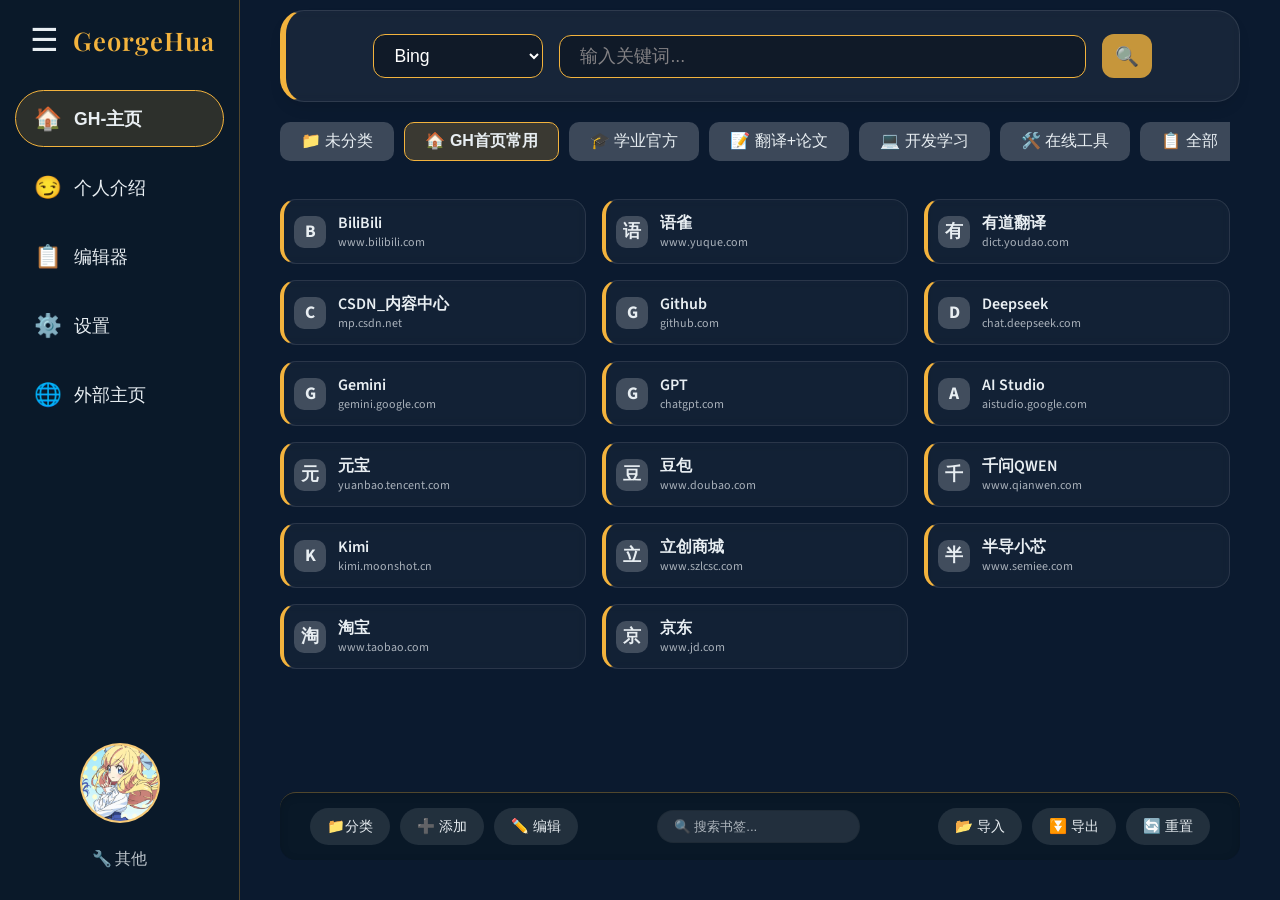
==== commit 3ecbf43e: "V6.1.1 数据加载与同步" ====
--- a/index.html
+++ b/index.html
@@ -34,7 +34,7 @@
                 src="Assets/images/p240.png"  
                 srcset="
                     Assets/images/p160.png 2x,
-                    Assets/images/p240.png 3x
+                    Assets/images/p240.png 3x,
                     Assets/images/p320.png 4x"
                 alt="GeorgeHua">
             <!-- <a href="#" class="profile-link">📋 个人资料</a> -->
--- a/style.css
+++ b/style.css
@@ -4,15 +4,17 @@
  * 2. 左侧导航栏
  * 3. 右侧主内容区
  * 4. 书签主页
- *    4.1 顶部搜索引擎
+ *    4.1 顶部搜索引擎（旧版❌）
  *    4.2 分类筛选
  *    4.3 书签网格（含复选框）
- *    4.4 底部工具栏
+ *    4.4 书签首页布局（新）
  * 5. 主题设置按钮组
  * 6. 主题样式（现代编辑、柔和玻璃、科技）
  * 7. 弹窗样式
- *      7.1 分类管理弹窗
- * 8. iframe 页面容器样式
+ *    7.1 分类管理弹窗
+ * 8. 设置页 - 图标控制面板样式
+ * 9. iframe 页面容器样式
+ * 10. 移动端响应式适配
  */
 
 /* ========== 1. 全局重置与基础布局 ========== */
@@ -211,7 +213,6 @@
     margin-left: 80px;         /* 折叠时同步调整边距 */
 }
 
-/* 窄屏自动折叠左侧导航栏+同步边距 ❌ */
 
 /* 内容卡片：圆角、半透明背景、毛玻璃 */
 .content-card {
@@ -272,8 +273,8 @@
     }
     /* 悬停时高亮边框 */
     .search-engine-select:hover {
-        border-color: #0c9e6d;    /* 更明显的绿色 */
-        background-color: #f8f9fa;
+        border-color: currentColor;    /* 更明显的绿色 */
+        background-color: #f8f9fa29;
     }
     /* 选中后发光效果 */
     .search-engine-select:focus {
@@ -510,8 +511,15 @@
 }
 
 .bookmark-search-input:focus {
-    background: rgba(255,255,255,0.15);
-    border-color: currentColor;
+    background: rgba(255, 255, 255, 0.3);
+    /* border-color: currentColor; */
+    outline: none;
+    /* border-color: rgba(255, 255, 255, 0.5);
+    background: rgba(255, 255, 255, 0.2); */
+    box-shadow: 
+        /* 0 0 0 2px rgba(12, 158, 221, 0.5), */
+        inset 0 1px 3px rgba(0,0,0,0.2),        /* 主要内阴影：深色、大模糊 */
+        inset 0 0 0 1px rgba(0,0,0,0.1);         /* 边缘微暗 */
 }
 
 /* 搜索框占位符样式 */
@@ -522,8 +530,8 @@
 
 /*#endregion*/ /* 4.1 顶部搜索引擎 */
 
-/* ---------- 4.2 书签首页布局（新） ---------- */
-/*#region 4.2 书签首页布局（新）*/
+/* ---------- 4.4 书签首页布局（新） ---------- */
+/*#region 4.4 书签首页布局（新）*/
 /* 书签首页专用容器 */
 .homepage-container {
     display: flex;
@@ -578,10 +586,10 @@
     background: rgba(255,255,255,0.05);
     backdrop-filter: blur(10px);
     border-top: 1px solid rgba(255,255,255,0.1);
-    padding: 12px 30px; /* 减小内边距 */
-    box-shadow: 0 -3px 12px rgba(0,0,0,0.15); /* 调整阴影 */
+    padding: 15px 30px; /* 减小内边距 */
     flex-shrink: 0;
-    border-radius: 16px 16px 0 0; /* 添加顶部圆角，使其更协调 */
+    border-radius: 16px; /* 添加顶部圆角，使其更协调 */
+    box-shadow: inset 0 2px 8px rgba(0,0,0,0.15); /* 调整阴影 */
 }
 
 /* 工具栏 */
@@ -664,7 +672,7 @@
     scrollbar-width: thin;
     scrollbar-color: rgba(255,255,255,0.3) rgba(255,255,255,0.05);
 }
-/*#endregion*/ /* 4.2 书签首页布局（新） */
+/*#endregion*/ /* 4.4 书签首页布局（新） */
 
 /*#endregion*/ /* 4. 书签主页 */
 
@@ -1053,6 +1061,47 @@
 .modal p {
     margin-bottom: 15px;
 }
+
+/* V6.1.1：非阻塞 Toast 容器，用于 Reset 成功等轻量反馈，不打断用户操作。 */
+.toast-container {
+    position: fixed;
+    right: 24px;
+    bottom: 24px;
+    display: flex;
+    flex-direction: column;
+    align-items: flex-end;
+    gap: 10px;
+    z-index: 3000;
+    pointer-events: none;
+}
+
+/* V6.1.1：Toast 基础样式，使用过渡动画呈现和移除。 */
+.toast-message {
+    max-width: min(360px, calc(100vw - 48px));
+    padding: 12px 16px;
+    border-radius: 12px;
+    color: #fff;
+    background: rgba(20, 24, 32, 0.92);
+    box-shadow: 0 12px 28px rgba(0, 0, 0, 0.28);
+    opacity: 0;
+    transform: translateY(12px);
+    transition: opacity 0.2s ease, transform 0.2s ease;
+    font-size: 14px;
+    line-height: 1.4;
+}
+
+.toast-message.visible {
+    opacity: 1;
+    transform: translateY(0);
+}
+
+.toast-message.success {
+    background: rgba(31, 128, 82, 0.94);
+}
+
+.toast-message.warning {
+    background: rgba(170, 105, 20, 0.94);
+}
 /*#endregion*/
 
 /*#region 分类管理弹窗*/
@@ -1466,3 +1515,292 @@
     overflow: hidden; /* 容器自身不产生滚动条 */
     border-radius: inherit; /* 继承 .content-card 的圆角 */
 }
+
+/* ========== 10. 移动端响应式适配 ========== */
+/*#region 移动端响应式适配 - Mobile Responsive */
+
+/* 平板设备 (768px - 1024px) */
+@media screen and (max-width: 1024px) {
+    .main-content {
+        padding: 20px;
+    }
+    
+    .homepage-container {
+        padding: 0 20px;
+    }
+}
+
+/* 手机设备 (< 768px) */
+@media screen and (max-width: 768px) {
+    /* 整体缩小基础字体 */
+    html {
+        font-size: 14px;
+    }
+    
+    /* 侧边栏 - 手机端进一步收窄 */
+    .sidebar {
+        width: 200px;
+    }
+    
+    .sidebar.collapsed {
+        width: 50px;  /* 从80px缩小到50px */
+        padding: 15px 3px;
+    }
+    
+    .sidebar.collapsed .nav-btn {
+        padding: 10px;
+        width: 36px;
+        height: 36px;
+    }
+    
+    .sidebar.collapsed .menu-toggle {
+        font-size: 1.5rem;
+        width: 36px;
+        height: 36px;
+    }
+    
+    /* 主内容区边距调整 */
+    .main-content {
+        margin-left: 200px;
+        padding: 15px;
+    }
+    
+    .sidebar.collapsed + .main-content {
+        margin-left: 50px;  /* 同步侧边栏折叠宽度 */
+    }
+    
+    /* 首页容器调整 */
+    .homepage-container {
+        padding: 0 10px;
+        height: calc(100vh - 30px);
+    }
+    
+    /* 搜索区域 - 单行紧凑布局 */
+    .search-engine-container {
+        padding: 8px 12px;
+        margin-top: 5px;
+        margin-bottom: 5px;
+    }
+    
+    .search-engine-row {
+        flex-direction: row;
+        gap: 8px;
+        align-items: stretch;
+    }
+    
+    .search-engine-select {
+        width: 80px;
+        min-width: 80px;
+        height: 36px;
+        font-size: 0.85rem;
+        padding: 0 8px;
+    }
+    
+    .search-input {
+        flex: 1;
+        height: 36px;
+        font-size: 0.9rem;
+        padding: 8px 12px;
+    }
+    
+    .search-btn {
+        width: 40px;
+        height: 36px;
+        font-size: 1rem;
+        flex-shrink: 0;
+    }
+    
+    /* 分类筛选 - 更紧凑 */
+    .category-filter {
+        gap: 6px;
+        margin-bottom: 15px;
+    }
+    
+    .category-filter button {
+        padding: 6px 12px;
+        font-size: 0.9rem;
+    }
+    
+    /* 书签网格 - 更小卡片 */
+    .bookmark-grid {
+        grid-template-columns: repeat(auto-fill, minmax(160px, 1fr));
+        gap: 10px;
+    }
+    
+    .bookmark-card {
+        padding: 10px 8px;
+        gap: 8px;
+    }
+    
+    .bookmark-icon {
+        width: 28px;
+        height: 28px;
+    }
+    
+    .bookmark-title {
+        font-size: 0.9rem;
+    }
+    
+    .bookmark-url {
+        font-size: 0.7rem;
+    }
+    
+    /* 工具栏 - 水平紧凑布局 */
+    .toolbar-container {
+        padding: 8px 12px;
+    }
+    
+    .toolbar {
+        flex-direction: row;
+        gap: 8px;
+        align-items: center;
+        justify-content: space-between;
+    }
+    
+    .toolbar-group {
+        display: flex;
+        gap: 6px;
+        flex-wrap: nowrap;
+        align-items: center;
+    }
+    
+    .toolbar-btn {
+        padding: 6px 10px;
+        font-size: 0.8rem;
+        white-space: nowrap;
+    }
+    
+    /* 搜索输入框 - 紧凑样式 */
+    .bookmark-search-input {
+        max-width: 120px;
+        width: 120px;
+        height: 32px;
+        padding: 6px 10px;
+        font-size: 0.85rem;
+    }
+    
+    /* 内容卡片 */
+    .content-card {
+        padding: 20px;
+        border-radius: 20px;
+    }
+}
+
+/* 小屏手机 (< 480px) */
+@media screen and (max-width: 480px) {
+    html {
+        font-size: 12px;
+    }
+    
+    /* 侧边栏 - 更窄 */
+    .sidebar {
+        width: 180px;
+    }
+    
+    .sidebar.collapsed {
+        width: 42px;
+    }
+    
+    .main-content {
+        margin-left: 180px;
+        padding: 8px;
+    }
+    
+    .sidebar.collapsed + .main-content {
+        margin-left: 42px;
+    }
+    
+    /* 导航按钮更紧凑 */
+    .nav-btn {
+        padding: 10px 12px;
+        font-size: 1rem;
+    }
+    
+    /* 搜索区域 - 超紧凑 */
+    .search-engine-container {
+        padding: 6px 8px;
+        margin-top: 3px;
+        margin-bottom: 3px;
+    }
+    
+    .search-engine-row {
+        gap: 6px;
+    }
+    
+    .search-engine-select {
+        width: 60px;
+        min-width: 60px;
+        height: 32px;
+        font-size: 0.75rem;
+        padding: 0 6px;
+    }
+    
+    .search-input {
+        height: 32px;
+        font-size: 0.85rem;
+        padding: 6px 10px;
+    }
+    
+    .search-btn {
+        width: 36px;
+        height: 32px;
+        font-size: 0.9rem;
+    }
+    
+    /* 分类筛选 - 超紧凑 */
+    .category-filter {
+        gap: 4px;
+        margin-bottom: 10px;
+    }
+    
+    .category-filter button {
+        padding: 4px 8px;
+        font-size: 0.8rem;
+    }
+    
+    /* 书签网格 - 两列或更小 */
+    .bookmark-grid {
+        grid-template-columns: repeat(auto-fill, minmax(140px, 1fr));
+        gap: 8px;
+    }
+    
+    .bookmark-card {
+        padding: 8px 6px;
+        gap: 6px;
+    }
+    
+    /* 头像更小 */
+    .avatar {
+        width: 60px;
+        height: 60px;
+    }
+    
+    /* 工具栏 - 超紧凑 */
+    .toolbar-container {
+        padding: 6px 8px;
+    }
+    
+    .toolbar {
+        gap: 6px;
+    }
+    
+    .toolbar-group {
+        gap: 4px;
+    }
+    
+    .toolbar-btn {
+        padding: 5px 8px;
+        font-size: 0.75rem;
+    }
+    
+    /* 搜索输入框 - 超紧凑 */
+    .bookmark-search-input {
+        max-width: 100px;
+        width: 100px;
+        height: 28px;
+        padding: 5px 8px;
+        font-size: 0.8rem;
+    }
+}
+
+/*#endregion*/
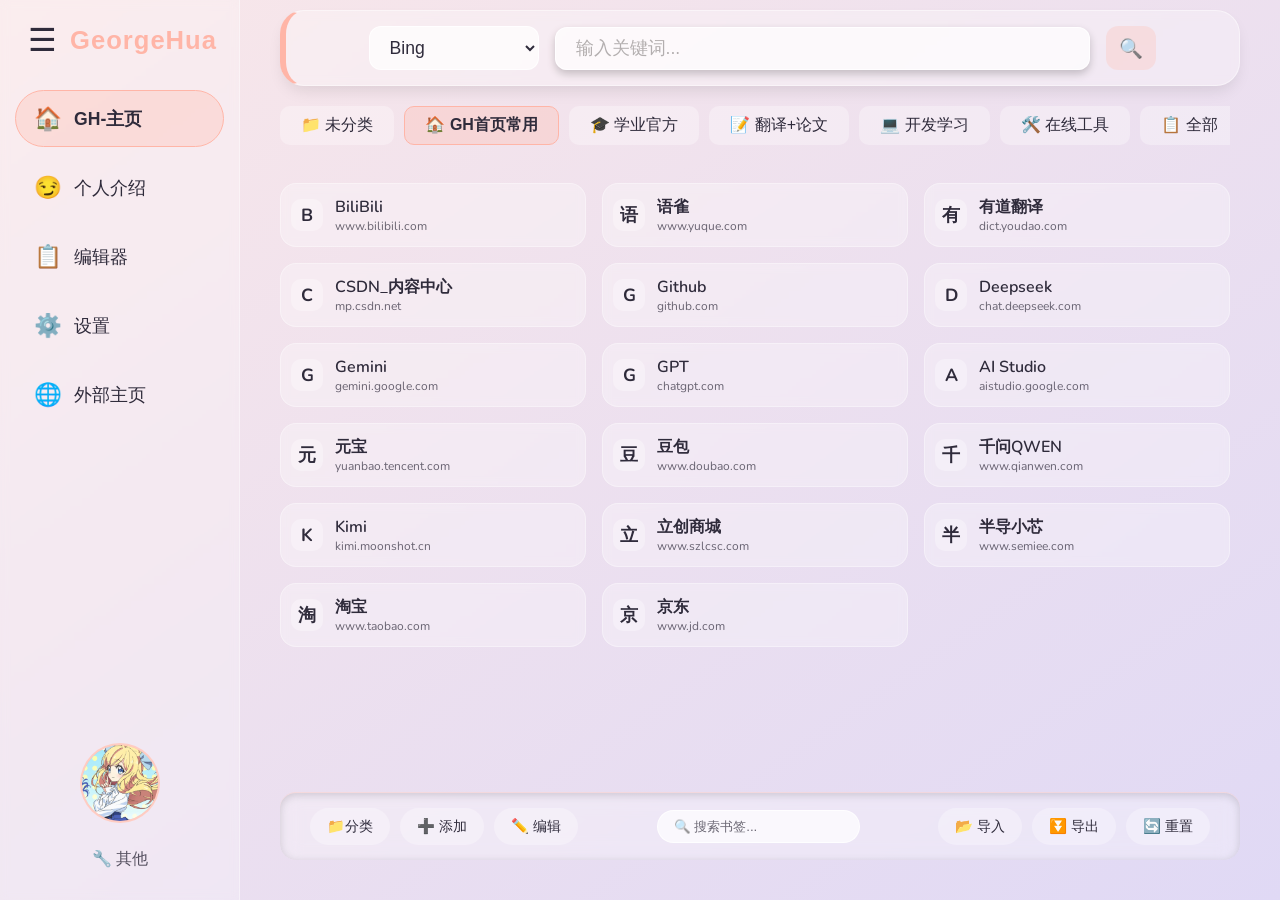
==== commit a17bb9ff: "V6.2 CSS结构优化" ====
--- a/index.html
+++ b/index.html
@@ -11,7 +11,7 @@
  
     <link rel="stylesheet" href="style.css">
 </head>
-<body class="theme-modern">
+<body class="theme-glass">
     <!-- 左侧导航栏 -->
     <aside class="sidebar" id="sidebar">
         <div class="sidebar-header">
@@ -47,19 +47,20 @@
 
     <!-- 引入 JS 文件，注意顺序：
          1. data.js - 定义基础数据
-         2. main.js - 核心模块（定义 CoreModules）
-         3. 页面模块 - 依赖 CoreModules
+         2. PageConfig.js - 定义导航和页面路由配置
+         3. main.js - 核心模块（定义 CoreModules）
+         4. 页面模块 - 依赖 CoreModules，并需要与 PageConfig.js 中的 moduleName 保持一致
     -->
     <script src="data.js"></script>
     <script src="PageConfig.js"></script>
     
     <!-- 核心功能（必须先于页面模块加载） -->
     <script src="main.js"></script>
-    <!-- 页面模块（依赖 main.js 中的 CoreModules） -->
+    <!-- V6.1.2：当前暂不启用懒加载；新增 module 页面时，需要在 PageConfig.js 注册并在此处同步引入脚本。 -->
     <script src="Pages/homePage.js"></script>
     <script src="Pages/aboutPage.js"></script>
     <script src="Pages/changelogPage.js"></script>
     <script src="Pages/settingsPage.js"></script>
     <!-- <script src="Pages/toolsPage.js"></script> -->
 </body>
-</html>+</html>
--- a/style.css
+++ b/style.css
@@ -1,23 +1,17 @@
 /* ========== STYLE.CSS - 个人导航站全局样式 ========== */
 /* 模块索引：
- * 1. 全局重置与基础布局
- * 2. 左侧导航栏
- * 3. 右侧主内容区
- * 4. 书签主页
- *    4.1 顶部搜索引擎（旧版❌）
- *    4.2 分类筛选
- *    4.3 书签网格（含复选框）
- *    4.4 书签首页布局（新）
- * 5. 主题设置按钮组
- * 6. 主题样式（现代编辑、柔和玻璃、科技）
- * 7. 弹窗样式
- *    7.1 分类管理弹窗
- * 8. 设置页 - 图标控制面板样式
- * 9. iframe 页面容器样式
- * 10. 移动端响应式适配
+ * 1. Base：全局重置、基础布局、主题变量默认值
+ * 2. Layout：左侧导航栏、右侧主内容区
+ * 3. Page - Home：书签主页、搜索、分类、网格、工具栏
+ * 4. Theme Controls：主题切换按钮
+ * 5. Themes：主题变量与少量主题特效覆盖
+ * 6. Components：弹窗、Toast、分类管理弹窗
+ * 7. Page - Settings：设置页与图标控制面板
+ * 8. Embedded Pages：iframe 页面容器
+ * 9. Responsive：移动端响应式适配
  */
 
-/* ========== 1. 全局重置与基础布局 ========== */
+/* ========== 1. Base：全局重置、基础布局、主题变量默认值 ========== */
 
 /* #region 全局重置与基础布局 */
 /* 通配选择器：清除所有元素默认内外边距，并设置盒模型为 border-box（宽高包含内边距和边框） */
@@ -31,11 +25,48 @@
 body {
     min-height: 100vh;          /* 至少占满视口高度 */
     display: flex;               /* 启用 flex 布局 */
-    font-family: sans-serif;     /* 默认字体，会被主题覆盖 */
+    /* V6.2.3：主题变量集中定义色彩和字体，组件样式通过 var(...) 读取，减少重复覆盖。 */
+    --app-bg: #0b1a2f;
+    --app-text: #e8eef2;
+    --font-body: sans-serif;
+    --font-signature: inherit;
+    --accent: #f3b33d;
+    --accent-weak: rgba(243, 179, 61, 0.2);
+    --sidebar-bg: rgba(10, 25, 40, 0.8);
+    --sidebar-border: rgba(243, 179, 61, 0.3);
+    --card-bg: rgba(255, 255, 255, 0.05);
+    --card-border: rgba(255, 255, 255, 0.1);
+    --surface-bg: rgba(255, 255, 255, 0.05);
+    --surface-border: rgba(255, 255, 255, 0.1);
+    --control-bg: rgba(0, 0, 0, 0.3);
+    --control-border: var(--accent);
+    --control-text: #fff;
+    --search-btn-bg: var(--accent);
+    --search-btn-text: #0b1a2f;
+    --hover-bg: rgba(255, 255, 255, 0.15);
+    --toolbar-bg: rgba(10, 25, 40, 0.95);
+    --toolbar-border: rgba(243, 179, 61, 0.3);
+    --bookmark-card-bg: rgba(255, 255, 255, 0.03);
+    --bookmark-card-border: rgba(255, 255, 255, 0.1);
+    --bookmark-card-left-border: 4px solid var(--accent);
+    --scrollbar-thumb: rgba(243, 179, 61, 0.4);
+    --scrollbar-thumb-hover: rgba(243, 179, 61, 0.6);
+    --scrollbar-track: rgba(255, 255, 255, 0.05);
+    --modal-bg: #fff;
+    --modal-text: #333;
+    --modal-input-bg: #f5f5f5;
+    --modal-input-border: #ccc;
+    --modal-save-bg: var(--accent);
+    --modal-save-text: #0b1a2f;
+    --theme-glow: none;
+    --theme-text-shadow: none;
+    background: var(--app-bg);
+    color: var(--app-text);
+    font-family: var(--font-body);
 }
 /*#endregion*/
 
-/* ========== 2. 左侧导航栏 ========== */
+/* ========== 2. Layout：左侧导航栏、右侧主内容区 ========== */
 /*#region 左侧导航栏*/
 /* 侧边栏容器：固定宽度，垂直排列，毛玻璃背景 */
 .sidebar {
@@ -55,9 +86,9 @@
     flex-direction: column;       /* 垂直排列子元素 */
     justify-content: space-between; /* 上下两端分散对齐 */
     padding: 20px 15px;
-    background: rgba(0,0,0,0.05); /* 半透明背景，由主题进一步覆盖 */
+    background: var(--sidebar-bg); /* V6.2.3：由主题变量统一控制导航栏背景 */
     backdrop-filter: blur(4px);   /* 背景模糊，毛玻璃效果 */
-    border-right: 1.5px solid rgba(255,255,255,0.1);
+    border-right: 1.5px solid var(--sidebar-border);
     text-align: center;
     overflow-x: hidden;           /* 防止内容溢出 */
     white-space: nowrap;           /* 禁止文字换行，配合折叠隐藏文字 */
@@ -107,7 +138,7 @@
     transition: background 0.2s;
 }
 .menu-toggle:hover {
-    background: rgba(255,255,255,0.1);
+    background: var(--hover-bg);
 }
 
 /* 签名文字 */
@@ -116,6 +147,9 @@
     font-weight: 600;
     letter-spacing: 1px;
     transition: opacity 0.2s ease; /* 渐进式不透明度变化 */
+    font-family: var(--font-signature);
+    color: var(--accent);
+    text-shadow: var(--theme-text-shadow);
 }
 
 /* 导航按钮容器 */
@@ -148,14 +182,15 @@
     font-size: 1.4rem;             /* 图标稍大 */
 }
 .nav-btn:hover {
-    background: rgba(255,255,255,0.1);
-    border-color: rgba(255,255,255,0.2);
+    background: var(--hover-bg);
+    border-color: var(--surface-border);
 }
 /* 激活状态的按钮（通过 .active 类控制） */
 .nav-btn.active {
-    background: rgba(255,255,255,0.15);
-    border-color: currentColor;     /* 边框颜色跟随文字颜色 */
+    background: var(--accent-weak);
+    border-color: var(--accent);
     font-weight: 600;
+    box-shadow: var(--theme-glow);
 }
 
 /* 侧边栏底部：头像和个人链接 */
@@ -172,6 +207,8 @@
     height: 80px;
     border-radius: 50%;            /* 圆形头像 */
     border: 2px solid rgba(255,255,255,0.3);
+    background-color: var(--accent);
+    box-shadow: var(--theme-glow);
     /* background: #aaaaaa21;             
     background-size: cover;        
     background-position: center;    */
@@ -195,7 +232,7 @@
 }
 /*#endregion*/
 
-/* ========== 3. 右侧主内容区 ========== */
+/* ---------- 2.2 右侧主内容区 ---------- */
 /*#region 右侧主内容区*/
 /* 主内容容器：占据剩余宽度，可滚动 */
 .main-content {
@@ -219,9 +256,10 @@
     padding: 30px;
     border-radius: 32px;
     margin-bottom: 30px;
-    background: rgba(255,255,255,0.05);
+    background: var(--card-bg);
     backdrop-filter: blur(4px);
-    border: 1px solid rgba(255,255,255,0.1);
+    border: 1px solid var(--card-border);
+    border-left: 6px solid var(--accent);
     box-shadow: 0 15px 30px -10px rgba(0,0,0,0.2);
 }
 .content-card h2 {
@@ -231,35 +269,19 @@
 }
 /*#endregion*/
 
-/* ========== 4. 书签主页 ========== */
-/*#region 4. 书签主页*/
-
-/* ---------- 4.1 顶部搜索引擎（旧版，保留兼容） ---------- */
-/*#region 4.1 顶部搜索引擎*/
-    /* 搜索区域（外框） */
-    .search-section {
-        width: 100%;
-        max-width: 800px;
-        margin: 0 auto 2rem;
-    }
-    /* 搜索控件行（Flex布局）包含引擎下拉框、输入框、搜索按钮 */
-    .search-engine-row {
-        display: flex;
-        align-items: center;        /* 垂直居中 */
-        justify-content: center;    /* 水平居中 */
-        padding:0.5rem;
-        border-radius: 16px;
-        gap: 16px;                  /* 子元素间距 */
-        margin-bottom: 30px;
-        flex-wrap: wrap;                /* 窄屏时换行 */
-        /* box-shadow: 0 4px 8px rgba(0,0,0,0.1);  */
-            /* 水平偏移0，垂直偏移4px，模糊半径12px，透明度0.1 */
-    }
+/* ========== 3. Page - Home：书签主页 ========== */
+/*#region 3. Page - Home */
+
+/* ---------- 3.1 顶部搜索控件基础样式 ---------- */
+/*#region 3.1 顶部搜索引擎 */
+    /* V6.2.1：删除旧版 .search-section 外框；当前搜索结构由 .search-engine-container 承载。 */
     /* 搜索引擎下拉框 */
     .search-engine-select {
         padding: 10px 40px 10px 16px;    /* 右侧留出箭头空间 */
         border-radius: 12px;
-        border: 1px solid #ccc;
+        border: 1px solid var(--control-border);
+        background: var(--control-bg);
+        color: var(--control-text);
         background-size: 12px;
         font-size: 1.1rem;
         cursor: pointer;
@@ -273,13 +295,13 @@
     }
     /* 悬停时高亮边框 */
     .search-engine-select:hover {
-        border-color: currentColor;    /* 更明显的绿色 */
-        background-color: #f8f9fa29;
+        border-color: var(--accent);
+        background-color: var(--hover-bg);
     }
     /* 选中后发光效果 */
     .search-engine-select:focus {
         outline: none;
-        border-color: currentColor;     /* 边框颜色跟随文字颜色 */
+        border-color: var(--accent);
         /* box-shadow: 0 0 0 3px rgba(215, 29, 29, 0.239); */
     }
 
@@ -289,10 +311,11 @@
         width: 60%;
         padding: 10px 20px;
         border-radius: 12px;
-        border: 1px solid rgba(0,0,0,0.1);
-        background: white;
+        border: 1px solid var(--control-border);
+        background: var(--control-bg);
+        color: var(--control-text);
         font-size: 1.1rem;    
-        box-shadow: 0 0 0 2px 0 4px 8px rgba(0,0,0,0.2);      /* 正常状态：外阴影浮起 */
+        box-shadow: 0 4px 8px rgba(0,0,0,0.2);      /* V6.2.1：修正旧版无效阴影写法 */
         transition: all 0.2s ease;
     }
     /* 搜索输入框占位符 */
@@ -316,7 +339,8 @@
     .search-btn {
         border: none;
         font-size: 1.2rem;
-        background: #f0f0f0;
+        background: var(--search-btn-bg);
+        color: var(--search-btn-text);
         opacity: 0.8;
         width: 50px;
         height: 44px;              /* 与输入框高度一致 */
@@ -329,14 +353,14 @@
         flex-shrink: 0;
     }
     .search-btn:hover {
-        background: #e0e0e0;
+        background: var(--accent);
         transform: translateY(-2px)scale(1.05);
-        box-shadow: 0 0 0 2px rgba(215, 29, 29, 0.5);
-    }
-/* #endregion */
-
-
-/* ---------- 4.2 分类筛选 ---------- */
+        box-shadow: 0 0 0 2px var(--accent-weak);
+    }
+/*#endregion*/ /* 3.1 顶部搜索引擎 */
+
+
+/* ---------- 3.2 分类筛选 ---------- */
 /* 分类筛选栏：横向滚动，白色不换行 */
 .category-filter {
     display: flex;
@@ -354,7 +378,7 @@
     border-radius: 10px;
     font-size: 1rem;
     cursor: pointer;
-    background: rgba(255,255,255,0.2);
+    background: var(--surface-bg);
     color: inherit;
     transition: 0.15s;
     display: inline-flex;
@@ -363,12 +387,13 @@
 }
 /* 激活的分类按钮 */
 .category-filter button.active {
-    border-color: currentColor;      /* 边框颜色跟随主题文字 */
+    border-color: var(--accent);
     font-weight: 600;
-    background: rgba(255,255,255,0.3);
+    background: var(--accent-weak);
 }
 .category-filter button:hover {
-    background: rgba(255,255,255,0.15);
+    background: var(--hover-bg);
+    border-color: var(--accent);
 }
 /* 编辑模式下分类筛选按钮禁用样式 */
 .category-filter button:disabled {
@@ -376,7 +401,7 @@
     cursor: not-allowed;
 }
 
-/* ---------- 4.3 书签网格（含复选框） ---------- */
+/* ---------- 3.3 书签网格（含复选框） ---------- */
 /* 书签网格：自动填充列，最小240px */
 .bookmark-grid {
     display: grid;
@@ -391,9 +416,10 @@
     align-items: center;              /* flex 子项垂直居中 */
     gap: 12px;
     padding: 12px 10px;
-    background: rgba(255,255,255,0.1);
+    background: var(--bookmark-card-bg);
     border-radius: 16px;
-    border: 1px solid rgba(255,255,255,0.1);
+    border: 1px solid var(--bookmark-card-border);
+    border-left: var(--bookmark-card-left-border);
     backdrop-filter: blur(4px);
     transition: transform 0.15s, box-shadow 0.15s; /* 悬停动画 */
     cursor: default;
@@ -434,7 +460,7 @@
     width: 24px;
     height: 24px;
     cursor: pointer;
-    accent-color: currentColor;      /* 复选框颜色跟随主题文字颜色 */
+    accent-color: var(--accent);
     transform: scale(1.2);            /* 稍微放大 */
     z-index: 2;                      /* 其他元素之上 */
 }
@@ -445,7 +471,7 @@
     width: 32px;
     height: 32px;
     border-radius: 10px;
-    background: rgba(255,255,255,0.2);
+    background: var(--surface-bg);
     display: flex;
     align-items: center;
     justify-content: center;
@@ -493,7 +519,7 @@
     padding: 0 10px;
     display: inline-flex;
     align-items: center;
-    background: rgba(255,255,255,0.1);
+    background: var(--surface-bg);
     border-radius: 30px;
 }
 
@@ -504,15 +530,15 @@
     padding: 8px 16px;          /* 内边距，与按钮高度协调 */
     border-radius: 20px;        /* 圆角样式 */
     border: 1px solid rgba(0,0,0,0.1);
-    background: rgba(255,255,255,0.1);
+    background: var(--control-bg);
+    border-color: var(--control-border);
     color: inherit;
     outline: none;
     transition: 0.2s;
 }
 
 .bookmark-search-input:focus {
-    background: rgba(255, 255, 255, 0.3);
-    /* border-color: currentColor; */
+    background: var(--hover-bg);
     outline: none;
     /* border-color: rgba(255, 255, 255, 0.5);
     background: rgba(255, 255, 255, 0.2); */
@@ -524,14 +550,12 @@
 
 /* 搜索框占位符样式 */
 .bookmark-search-input::placeholder {
-    color: currentColor;
+    color: var(--app-text);
     opacity: 0.7;
 }
 
-/*#endregion*/ /* 4.1 顶部搜索引擎 */
-
-/* ---------- 4.4 书签首页布局（新） ---------- */
-/*#region 4.4 书签首页布局（新）*/
+/* ---------- 3.4 书签首页布局 ---------- */
+/*#region 3.4 书签首页布局 */
 /* 书签首页专用容器 */
 .homepage-container {
     display: flex;
@@ -550,13 +574,13 @@
 
 /* 搜索引擎独立容器 */
 .search-engine-container {
-    background: rgba(255,255,255,0.05);
+    background: var(--surface-bg);
     backdrop-filter: blur(4px);
-    border: 1px solid rgba(255,255,255,0.1);
+    border: 1px solid var(--surface-border);
     border-radius: 24px;
     padding: 15px 30px; /* 减小内边距，降低高度 */
     box-shadow: 0 8px 16px -4px rgba(0,0,0,0.1); /* 调整阴影，使其更柔和 */
-    border-left: 6px solid currentColor;
+    border-left: 6px solid var(--accent);
     margin-top: 10px;
     margin-bottom: 5px;
     /* z-index: -1; */
@@ -567,7 +591,7 @@
     display: flex;
     align-items: center;
     justify-content: center; /* 水平居中 */
-    /* gap: 12px;  */
+    gap: 16px;
     margin: 0 auto;
     flex-wrap: wrap; /* 确保在小屏幕上换行 */
 }
@@ -583,9 +607,9 @@
 
 /* 底部固定工具栏 */
 .toolbar-container {
-    background: rgba(255,255,255,0.05);
+    background: var(--toolbar-bg);
     backdrop-filter: blur(10px);
-    border-top: 1px solid rgba(255,255,255,0.1);
+    border-top: 1px solid var(--toolbar-border);
     padding: 15px 30px; /* 减小内边距 */
     flex-shrink: 0;
     border-radius: 16px; /* 添加顶部圆角，使其更协调 */
@@ -618,7 +642,7 @@
     font-size: 0.9rem; /* 减小字体大小 */
     cursor: pointer;
     transition: 0.2s;
-    background: rgba(255,255,255,0.1);
+    background: var(--surface-bg);
     color: inherit;
     display: inline-flex;
     align-items: center;
@@ -628,16 +652,16 @@
 
 /* 工具栏按钮悬停效果 */
 .toolbar-btn:hover {
-    background: rgba(255,255,255,0.2);
+    background: var(--hover-bg);
     transform: translateY(-2px);
-    border-color: currentColor;
+    border-color: var(--accent);
     box-shadow: 0 4px 8px rgba(0,0,0,0.1);
 }
 
 /* 分类筛选按钮悬停效果 */
 .category-filter button:hover {
-    background: rgba(255,255,255,0.15);
-    border-color: currentColor;
+    background: var(--hover-bg);
+    border-color: var(--accent);
     transform: translateY(1px);
 }
 
@@ -650,33 +674,33 @@
 
 .bookmarks-content::-webkit-scrollbar-track,
 .main-content::-webkit-scrollbar-track {
-    background: rgba(255,255,255,0.05);
+    background: var(--scrollbar-track);
     border-radius: 4px;
 }
 
 .bookmarks-content::-webkit-scrollbar-thumb,
 .main-content::-webkit-scrollbar-thumb {
-    background: rgba(255,255,255,0.3);
+    background: var(--scrollbar-thumb);
     border-radius: 4px;
     transition: background 0.2s ease;
 }
 
 .bookmarks-content::-webkit-scrollbar-thumb:hover,
 .main-content::-webkit-scrollbar-thumb:hover {
-    background: rgba(255,255,255,0.5);
+    background: var(--scrollbar-thumb-hover);
 }
 
 /* Firefox 滚动条样式 */
 .bookmarks-content,
 .main-content {
     scrollbar-width: thin;
-    scrollbar-color: rgba(255,255,255,0.3) rgba(255,255,255,0.05);
-}
-/*#endregion*/ /* 4.4 书签首页布局（新） */
-
-/*#endregion*/ /* 4. 书签主页 */
-
-/* ========== 5. 主题设置按钮组 ========== */
+    scrollbar-color: var(--scrollbar-thumb) var(--scrollbar-track);
+}
+/*#endregion*/ /* 3.4 书签首页布局 */
+
+/*#endregion*/ /* 3. Page - Home */
+
+/* ========== 4. Theme Controls：主题切换按钮 ========== */
 /*#region 主题设置按钮组*/
 /* 主题选项容器 */
 .theme-options {
@@ -694,12 +718,12 @@
     font-weight: 600;
     cursor: pointer;
     transition: all 0.2s ease;
-    background: rgba(255,255,255,0.15);
+    background: var(--surface-bg);
     color: inherit;
 }
 .theme-btn:hover {
     transform: scale(1.02);
-    background: rgba(255,255,255,0.25);
+    background: var(--hover-bg);
 }
 /* 各主题激活状态的边框颜色（由主题具体定义） */
 .theme-btn.modern.active {
@@ -716,265 +740,129 @@
 }
 /*#endregion*/
 
-/* ========== 6. 主题样式 ========== */
+/* ========== 5. Themes：主题变量与少量主题特效覆盖 ========== */
 /*#region 主题样式*/
-/* ----- 现代编辑 ----- */
-/* 现代编辑主题：深蓝色背景，橙色点缀 */
+/* V6.2.3：主题区只负责定义变量，组件外观由前面的通用规则读取变量。 */
 .theme-modern {
-    background: #0b1a2f;
-    color: #e8eef2;
-    font-family: 'Source Sans Pro', sans-serif;
-}
-.theme-modern .sidebar {
-    background: rgba(10, 25, 40, 0.8);
-    border-right-color: rgba(243,179,61,0.3);
-}
-.theme-modern .signature {
-    font-family: 'Playfair Display', serif;
-    color: #f3b33d;                 /* 橙色点缀 */
-}
-.theme-modern .nav-btn.active {
-    border-color: #f3b33d;
-    background: rgba(243,179,61,0.15);
-}
-.theme-modern .content-card {
-    border-left: 6px solid #f3b33d;  /* 左侧彩色边框 */
-}
-.theme-modern .avatar {
-    background-color: #f3b33d;
-}
-.theme-modern .search-engine-select,
-.theme-modern .search-input {
-    background: rgba(0,0,0,0.3);
-    border: 1px solid #f3b33d;
-    color: white;
-}
-.theme-modern .search-btn {
-    background: #f3b33d;
-    color: #0b1a2f;
-}
-.theme-modern .category-filter button.active {
-    border-color: #f3b33d;
-    background: rgba(243,179,61,0.2);
-}
-.theme-modern .bookmark-card {
-    background: rgba(255,255,255,0.03);
-    border-left: 4px solid #f3b33d;
-}
-
-/* 现代主题 - 新增布局样式 */
-.theme-modern .search-engine-container {
-    border-left: 6px solid #f3b33d;
-}
-
-.theme-modern .toolbar-container {
-    background: rgba(10, 25, 40, 0.95);
-    border-top: 1px solid rgba(243,179,61,0.3);
-}
-
-.theme-modern .toolbar-btn:hover {
-    background: rgba(243,179,61,0.2);
-    border-color: #f3b33d;
-}
-
-.theme-modern .category-filter button:hover {
-    background: rgba(243,179,61,0.2);
-    border-color: #f3b33d;
-}
-
-.theme-modern .bookmarks-content::-webkit-scrollbar-thumb {
-    background: rgba(243,179,61,0.4);
-}
-
-.theme-modern .bookmarks-content::-webkit-scrollbar-thumb:hover {
-    background: rgba(243,179,61,0.6);
-}
-
-.theme-modern .bookmarks-content {
-    scrollbar-color: rgba(243,179,61,0.4) rgba(255,255,255,0.05);
-}
-
-/* ----- 柔和玻璃 ----- */
-/* 柔和玻璃主题：浅粉/紫色渐变，毛玻璃感 */
+    --app-bg: #0b1a2f;
+    --app-text: #e8eef2;
+    --font-body: 'Source Sans Pro', sans-serif;
+    --font-signature: 'Playfair Display', serif;
+    --accent: #f3b33d;
+    --accent-weak: rgba(243, 179, 61, 0.2);
+    --sidebar-bg: rgba(10, 25, 40, 0.8);
+    --sidebar-border: rgba(243, 179, 61, 0.3);
+    --card-bg: rgba(255, 255, 255, 0.05);
+    --card-border: rgba(255, 255, 255, 0.1);
+    --surface-bg: rgba(255, 255, 255, 0.05);
+    --surface-border: rgba(255, 255, 255, 0.1);
+    --control-bg: rgba(0, 0, 0, 0.3);
+    --control-border: #f3b33d;
+    --control-text: #fff;
+    --search-btn-bg: #f3b33d;
+    --search-btn-text: #0b1a2f;
+    --hover-bg: rgba(243, 179, 61, 0.2);
+    --toolbar-bg: rgba(10, 25, 40, 0.95);
+    --toolbar-border: rgba(243, 179, 61, 0.3);
+    --bookmark-card-bg: rgba(255, 255, 255, 0.03);
+    --bookmark-card-border: rgba(255, 255, 255, 0.1);
+    --bookmark-card-left-border: 4px solid #f3b33d;
+    --scrollbar-thumb: rgba(243, 179, 61, 0.4);
+    --scrollbar-thumb-hover: rgba(243, 179, 61, 0.6);
+    --scrollbar-track: rgba(255, 255, 255, 0.05);
+    --modal-bg: #fff;
+    --modal-text: #333;
+    --modal-input-bg: #f5f5f5;
+    --modal-input-border: #ccc;
+    --modal-save-bg: #f3b33d;
+    --modal-save-text: #0b1a2f;
+}
+
 .theme-glass {
-    background: linear-gradient(145deg, #f9e7e9 0%, #e0d9f5 100%);
-    font-family: 'Nunito', sans-serif;
-    color: #2f2b3b;
-}
-.theme-glass .sidebar {
-    background: rgba(255,255,255,0.25);
-    border-right-color: rgba(255, 255, 255, 0.4);
-}
-.theme-glass .signature {
-    font-family: 'Quicksand', sans-serif;
-    color: #4a3f5e;
-}
-.theme-glass .nav-btn.active {
-    border-color: #ffb5a7;
-    background: rgba(255,181,167,0.3);
-}
-.theme-glass .content-card {
-    background: rgba(255,255,255,0.3);
-    backdrop-filter: blur(8px);      /* 更明显的毛玻璃 */
-}
-.theme-glass .avatar {
-    background-color: #d4bfb8;
-}
-.theme-glass .search-engine-select,
-.theme-glass .search-input {
-    background: rgba(255,255,255,0.7);
-    border: 1px solid rgba(255,255,255,0.8);
-    color: #2f2b3b;
-}
-.theme-glass .search-btn {
-    background: #ffb6a750;
-    color: #4a3f5e;
-}
-.theme-glass .category-filter button.active {
-    border-color: #ffb5a7;
-    background: rgba(255,181,167,0.3);
-}
-.theme-glass .bookmark-card {
-    background: rgba(255,255,255,0.3);
-    backdrop-filter: blur(4px);
-}
-.theme-glass .toolbar-btn {
-    background: rgba(255, 255, 255, 0.25);
-}
-
-/* 柔和玻璃主题 - 新增布局样式 */
-.theme-glass .search-engine-container {
-    border-left: 6px solid #ffb5a7;
-    background: rgba(255,255,255,0.3);
-    backdrop-filter: blur(8px);
-}
-
-.theme-glass .toolbar-container {
-    background: rgba(255,255,255,0.3);
-    backdrop-filter: blur(10px);
-    border-top: 1px solid rgba(255,181,167,0.3);
-}
-
-.theme-glass .toolbar-btn:hover {
-    background: rgba(255,181,167,0.3);
-    border-color: #ffb5a7;
-}
-
-.theme-glass .category-filter button:hover {
-    background: #ffb6a7ad;
-    transform: translateY(1px);
-    border-color: #ffb5a7;
-}
-
-.theme-glass .bookmarks-content::-webkit-scrollbar-thumb {
-    background: rgba(255,181,167,0.4);
-}
-
-.theme-glass .bookmarks-content::-webkit-scrollbar-thumb:hover {
-    background: rgba(255,181,167,0.6);
-}
-
-.theme-glass .bookmarks-content {
-    scrollbar-color: rgba(255,181,167,0.4) rgba(255,255,255,0.05);
-}
-
-/* .theme-glass .bookmark-card:hover {
-    transform: translateY(-2px)scale(1.05);
-    box-shadow: 0 0 0 2px rgba(215, 29, 29, 0.5);
-} */
-
-/* ----- 科技 ----- */
-/* 科技主题：深色背景，青色网格，发光效果 */
+    --app-bg: linear-gradient(145deg, #f9e7e9 0%, #e0d9f5 100%);
+    --app-text: #2f2b3b;
+    --font-body: 'Nunito', sans-serif;
+    --font-signature: 'Quicksand', sans-serif;
+    --accent: #ffb5a7;
+    --accent-weak: rgba(255, 181, 167, 0.3);
+    --sidebar-bg: rgba(255, 255, 255, 0.25);
+    --sidebar-border: rgba(255, 255, 255, 0.4);
+    --card-bg: rgba(255, 255, 255, 0.3);
+    --card-border: rgba(255, 255, 255, 0.35);
+    --surface-bg: rgba(255, 255, 255, 0.3);
+    --surface-border: rgba(255, 255, 255, 0.45);
+    --control-bg: rgba(255, 255, 255, 0.7);
+    --control-border: rgba(255, 255, 255, 0.8);
+    --control-text: #2f2b3b;
+    --search-btn-bg: rgba(255, 182, 167, 0.32);
+    --search-btn-text: #4a3f5e;
+    --hover-bg: rgba(255, 181, 167, 0.3);
+    --toolbar-bg: rgba(255, 255, 255, 0.3);
+    --toolbar-border: rgba(255, 181, 167, 0.3);
+    --bookmark-card-bg: rgba(255, 255, 255, 0.3);
+    --bookmark-card-border: rgba(255, 255, 255, 0.35);
+    --bookmark-card-left-border: 1px solid rgba(255, 255, 255, 0.35);
+    --scrollbar-thumb: rgba(255, 181, 167, 0.4);
+    --scrollbar-thumb-hover: rgba(255, 181, 167, 0.6);
+    --scrollbar-track: rgba(255, 255, 255, 0.05);
+    --modal-bg: #fff;
+    --modal-text: #2f2b3b;
+    --modal-input-bg: rgba(255, 255, 255, 0.7);
+    --modal-input-border: rgba(255, 255, 255, 0.8);
+    --modal-save-bg: #ffb5a7;
+    --modal-save-text: #4a3f5e;
+}
+
 .theme-tech {
-    background: #0c0e14;
-    color: #c0e0ff;
-    font-family: 'Space Mono', monospace;
+    --app-bg: #0c0e14;
+    --app-text: #c0e0ff;
+    --font-body: 'Space Mono', monospace;
+    --font-signature: 'Audiowide', cursive;
+    --accent: #0ff;
+    --accent-weak: rgba(0, 255, 255, 0.2);
+    --sidebar-bg: rgba(0, 20, 20, 0.7);
+    --sidebar-border: #0ff;
+    --card-bg: rgba(0, 40, 40, 0.4);
+    --card-border: #0ff;
+    --surface-bg: rgba(0, 40, 40, 0.4);
+    --surface-border: #0ff;
+    --control-bg: rgba(0, 30, 30, 0.8);
+    --control-border: #0ff;
+    --control-text: #0ff;
+    --search-btn-bg: #0ff;
+    --search-btn-text: #0a0e14;
+    --hover-bg: rgba(0, 255, 255, 0.2);
+    --toolbar-bg: rgba(0, 20, 20, 0.95);
+    --toolbar-border: #0ff;
+    --bookmark-card-bg: rgba(0, 20, 20, 0.6);
+    --bookmark-card-border: #0ff;
+    --bookmark-card-left-border: 1px solid #0ff;
+    --scrollbar-thumb: rgba(0, 255, 255, 0.4);
+    --scrollbar-thumb-hover: rgba(0, 255, 255, 0.6);
+    --scrollbar-track: rgba(0, 20, 20, 0.3);
+    --modal-bg: #0c0e14;
+    --modal-text: #c0e0ff;
+    --modal-input-bg: #1a1e2a;
+    --modal-input-border: #0ff;
+    --modal-save-bg: #0ff;
+    --modal-save-text: #0a0e14;
+    --theme-glow: 0 0 15px cyan;
+    --theme-text-shadow: 0 0 10px cyan;
     background-image: 
         linear-gradient(rgba(0, 255, 255, 0.05) 1px, transparent 1px),
         linear-gradient(90deg, rgba(0, 255, 255, 0.05) 1px, transparent 1px);
-    background-size: 40px 40px;      /* 网格背景 */
-}
-.theme-tech .sidebar {
-    background: rgba(0, 20, 20, 0.7);
-    border-right: 2px solid #0ff;    /* 青色边框 */
-}
-.theme-tech .signature {
-    font-family: 'Audiowide', cursive;
-    color: #0ff;
-    text-shadow: 0 0 10px cyan;      /* 发光效果 */
-}
-.theme-tech .nav-btn.active {
-    border-color: #0ff;
-    box-shadow: 0 0 15px cyan;
-}
-.theme-tech .content-card {
-    border: 2px solid #0ff;
-    background: rgba(0, 40, 40, 0.4);
-}
-.theme-tech .avatar {
-    background-color: #0ff;
-    box-shadow: 0 0 15px cyan;
-}
-.theme-tech .search-engine-select,
-.theme-tech .search-input {
-    background: rgba(0, 30, 30, 0.8);
-    border: 2px solid #0ff;
-    color: #0ff;
-}
-.theme-tech .search-btn {
-    background: #0ff;
-    color: #0a0e14;
-    box-shadow: 0 0 15px cyan;
-}
-.theme-tech .category-filter button.active {
-    border-color: #0ff;
-    box-shadow: 0 0 8px cyan;
-}
-.theme-tech .bookmark-card {
-    border: 1px solid #0ff;
-    background: rgba(0, 20, 20, 0.6);
-}
-
-/* 科技主题 - 新增布局样式 */
-.theme-tech .search-engine-container {
-    border-left: 6px solid #0ff;
-    background: rgba(0, 40, 40, 0.4);
-    border: 1px solid #0ff;
-}
-
-.theme-tech .toolbar-container {
-    background: rgba(0, 20, 20, 0.95);
-    border-top: 1px solid #0ff;
-    box-shadow: 0 -5px 20px rgba(0, 255, 255, 0.2);
-}
-
-.theme-tech .toolbar-btn:hover {
-    background: rgba(0, 255, 255, 0.2);
-    border-color: #0ff;
-    box-shadow: 0 0 15px rgba(0, 255, 255, 0.3);
-}
-
-.theme-tech .category-filter button:hover {
-    background: rgba(0, 255, 255, 0.2);
-    border-color: #0ff;
-    box-shadow: 0 0 8px rgba(0, 255, 255, 0.3);
-}
-
-.theme-tech .bookmarks-content::-webkit-scrollbar-thumb {
-    background: rgba(0, 255, 255, 0.4);
-}
-
+    background-size: 40px 40px;
+}
+
+/* V6.2.3：科技主题保留网格和发光等少量特效，其余颜色由变量驱动。 */
+.theme-tech .search-btn,
 .theme-tech .bookmarks-content::-webkit-scrollbar-thumb:hover {
-    background: rgba(0, 255, 255, 0.6);
-    box-shadow: 0 0 10px rgba(0, 255, 255, 0.5);
-}
-
-.theme-tech .bookmarks-content {
-    scrollbar-color: rgba(0, 255, 255, 0.4) rgba(0, 20, 20, 0.3);
+    box-shadow: var(--theme-glow);
 }
 /*#endregion*/
 
-/* ========== 7. 弹窗样式 ========== */
+/* ========== 6. Components：弹窗、Toast、分类管理弹窗 ========== */
+/* ---------- 6.1 弹窗样式 ---------- */
 /*#region 弹窗样式*/
 /* 弹窗遮罩层：固定全屏，半透明，毛玻璃 */
 .modal-overlay {
@@ -995,8 +883,8 @@
     max-width: 90%;
     box-shadow: 0 20px 40px rgba(0,0,0,0.3);
     border: 1px solid rgba(255,255,255,0.2);
-    background: #fff;                /* 默认亮色背景，科技主题会覆盖 */
-    color: #333;
+    background: var(--modal-bg);
+    color: var(--modal-text);
 }
 /* 弹窗内的表单元素 */
 .modal input,
@@ -1004,8 +892,8 @@
     width: 100%;
     padding: 12px;
     border-radius: 30px;
-    border: 1px solid #ccc;
-    background: #f5f5f5;
+    border: 1px solid var(--modal-input-border);
+    background: var(--modal-input-bg);
     color: inherit;
 }
 .modal h3 {
@@ -1030,24 +918,13 @@
     font-weight: 500;
 }
 .modal-btn.cancel {
-    background: rgba(108, 101, 101, 0.2);
+    background: var(--surface-bg);
     color: inherit;
 }
 .modal-btn.save {
-    background: #f3b33d;              /* 保存按钮橙色，主题可覆盖 */
-    color: #0b1a2f;
+    background: var(--modal-save-bg);
+    color: var(--modal-save-text);
     font-weight: 600;
-}
-/* 科技主题下的弹窗内输入框 */
-.theme-tech .modal input,
-.theme-tech .modal select {
-    background: #1a1e2a;
-    border-color: #0ff;
-}
-/* 科技主题下的弹窗背景 */
-.theme-tech .modal {
-    background: #0c0e14;
-    color: #c0e0ff;
 }
 /*#endregion*/
 
@@ -1104,6 +981,7 @@
 }
 /*#endregion*/
 
+/* ---------- 6.2 分类管理弹窗 ---------- */
 /*#region 分类管理弹窗*/
     /* 分类管理弹窗样式 */
     .category-manager-modal {
@@ -1122,7 +1000,7 @@
         display: flex;
         align-items: center;
         padding: 8px 12px;
-        border-bottom: 1px solid rgba(135, 130, 130, 0.5);
+        border-bottom: 1px solid var(--surface-border);
         gap: 10px;
     }
     .category-item .cat-icon {
@@ -1139,7 +1017,7 @@
         gap: 8px;
     }
     .category-item .cat-actions button {
-        background: rgba(212, 206, 206, 0.568);
+        background: var(--surface-bg);
         border: none;
         cursor: pointer;
         font-size: 1.2rem;
@@ -1148,7 +1026,7 @@
         transition: background 0.2s;
     }
     .category-item .cat-actions button:hover {
-        background: rgba(38, 174, 11, 0.656);
+        background: var(--hover-bg);
     }
     .category-item .cat-actions button:disabled {
         opacity: 0.5;
@@ -1159,19 +1037,19 @@
         flex: 2;
         padding: 6px 10px;
         border-radius: 20px;
-        border: 1px solid rgb(123, 118, 118);
-        background: rgba(226, 234, 231, 0.5px);
+        border: 1px solid var(--control-border);
+        background: var(--control-bg);
         color: inherit;
         font-size: 0.9rem;
     }
     .category-item input[type="text"]:focus {
         outline: none;
-        border-color: currentColor;
-        background: rgba(255, 255, 255, 0.2);
+        border-color: var(--accent);
+        background: var(--hover-bg);
     }
 /* #endregion*/
 
-/* ========== 8. 设置页 - 图标控制面板样式 ========== */
+/* ========== 7. Page - Settings：设置页与图标控制面板 ========== */
 /*#region 设置页 - 图标控制面板 */
 
 /* 设置页容器 */
@@ -1180,20 +1058,7 @@
     font-size: 1.8rem;
 }
 
-/* 图标控制面板 */
-.icon-control-panel {
-    margin-bottom: 40px;
-    padding: 25px;
-    border-radius: 20px;
-    background: rgba(255, 255, 255, 0.03);
-    border: 1px solid rgba(255, 255, 255, 0.1);
-}
-
-.icon-control-panel h3 {
-    margin-bottom: 20px;
-    font-size: 1.3rem;
-    font-weight: 600;
-}
+/* V6.2.1：.icon-control-panel 已不再由 settingsPage.js 渲染，相关外框样式改由 .content-card 承担。 */
 
 /* 设置行 */
 .icon-setting-row {
@@ -1215,7 +1080,7 @@
     position: relative;
     width: 50px;
     height: 26px;
-    background: rgba(255, 255, 255, 0.2);
+    background: var(--surface-bg);
     border-radius: 13px;
     transition: background 0.3s ease;
     flex-shrink: 0;
@@ -1259,8 +1124,8 @@
 .icon-source-select {
     padding: 8px 16px;
     border-radius: 10px;
-    border: 1px solid rgba(255, 255, 255, 0.2);
-    background: rgba(255, 255, 255, 0.1);
+    border: 1px solid var(--control-border);
+    background: var(--control-bg);
     color: inherit;
     font-size: 0.95rem;
     cursor: pointer;
@@ -1269,18 +1134,18 @@
 }
 
 .icon-source-select:hover {
-    background: rgba(255, 255, 255, 0.15);
-    border-color: rgba(255, 255, 255, 0.3);
+    background: var(--hover-bg);
+    border-color: var(--accent);
 }
 
 .icon-source-select:focus {
     outline: none;
-    border-color: currentColor;
+    border-color: var(--accent);
 }
 
 .icon-source-select option {
-    background: #1a1a2e;
-    color: #fff;
+    background: var(--modal-bg);
+    color: var(--modal-text);
 }
 
 /* 控制按钮组 */
@@ -1328,13 +1193,13 @@
 }
 
 .icon-btn.secondary {
-    background: rgba(255, 255, 255, 0.15);
+    background: var(--surface-bg);
     color: inherit;
-    border: 1px solid rgba(255, 255, 255, 0.2);
+    border: 1px solid var(--surface-border);
 }
 
 .icon-btn.secondary:hover:not(:disabled) {
-    background: rgba(255, 255, 255, 0.25);
+    background: var(--hover-bg);
 }
 
 .icon-btn.danger {
@@ -1372,7 +1237,7 @@
     width: 18px;
     height: 18px;
     cursor: pointer;
-    accent-color: currentColor;
+    accent-color: var(--accent);
 }
 
 /* 统计面板 */
@@ -1382,7 +1247,7 @@
     margin: 20px 0;
     padding: 15px;
     border-radius: 12px;
-    background: rgba(0, 0, 0, 0.2);
+    background: var(--surface-bg);
     flex-wrap: wrap;
 }
 
@@ -1414,7 +1279,7 @@
 .icon-log-panel {
     margin-top: 20px;
     border-radius: 12px;
-    background: rgba(0, 0, 0, 0.15);
+    background: var(--surface-bg);
     overflow: hidden;
 }
 
@@ -1423,8 +1288,8 @@
     justify-content: space-between;
     align-items: center;
     padding: 10px 15px;
-    background: rgba(255, 255, 255, 0.05);
-    border-bottom: 1px solid rgba(255, 255, 255, 0.1);
+    background: var(--surface-bg);
+    border-bottom: 1px solid var(--surface-border);
 }
 
 .log-header span {
@@ -1436,7 +1301,7 @@
     padding: 4px 12px;
     border: none;
     border-radius: 6px;
-    background: rgba(255, 255, 255, 0.1);
+    background: var(--surface-bg);
     color: inherit;
     font-size: 0.85rem;
     cursor: pointer;
@@ -1444,7 +1309,7 @@
 }
 
 .clear-log-btn:hover {
-    background: rgba(255, 255, 255, 0.2);
+    background: var(--hover-bg);
 }
 
 .log-content {
@@ -1457,7 +1322,7 @@
 
 .log-entry {
     padding: 4px 0;
-    border-bottom: 1px solid rgba(255, 255, 255, 0.05);
+    border-bottom: 1px solid var(--surface-border);
     line-height: 1.4;
 }
 
@@ -1479,20 +1344,6 @@
 
 .log-entry.warning {
     color: #f59e0b;
-}
-
-/* 主题面板 */
-.theme-panel {
-    padding: 25px;
-    border-radius: 20px;
-    background: rgba(255, 255, 255, 0.03);
-    border: 1px solid rgba(255, 255, 255, 0.1);
-}
-
-.theme-panel h3 {
-    margin-bottom: 20px;
-    font-size: 1.3rem;
-    font-weight: 600;
 }
 
 .current-theme-text {
@@ -1503,7 +1354,7 @@
 
 /*#endregion*/
 
-/* ========== 9. iframe 页面容器样式 ========== */
+/* ========== 8. Embedded Pages：iframe 页面容器样式 ========== */
 .iframe-page-container {
     /* 使用绝对定位覆盖整个 main-content 区域 */
     position: absolute;
@@ -1516,7 +1367,7 @@
     border-radius: inherit; /* 继承 .content-card 的圆角 */
 }
 
-/* ========== 10. 移动端响应式适配 ========== */
+/* ========== 9. Responsive：移动端响应式适配 ========== */
 /*#region 移动端响应式适配 - Mobile Responsive */
 
 /* 平板设备 (768px - 1024px) */
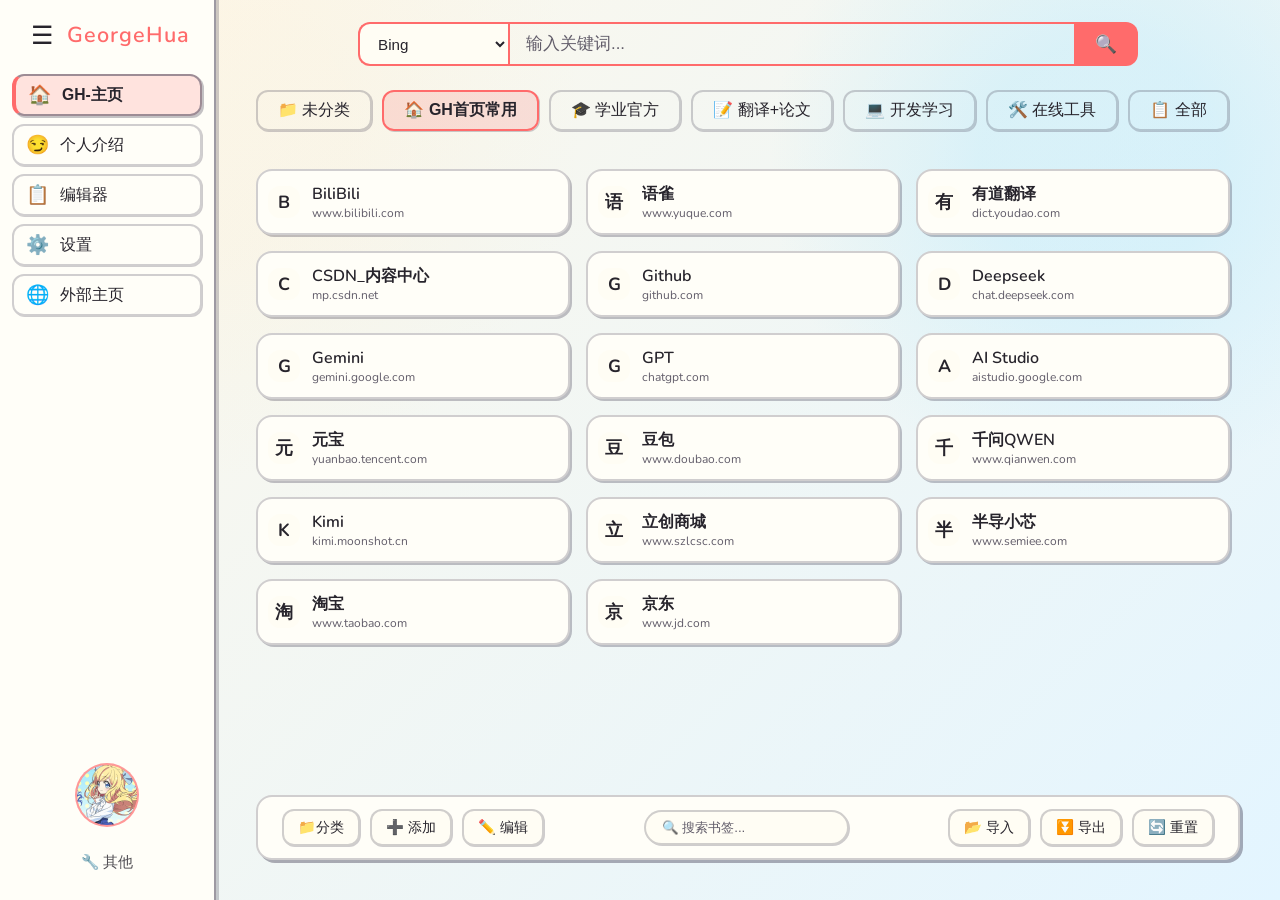
==== commit 7389722f: "6.4 CSS拆分|主题系统优化 【归档】不再修改主题系统" ====
--- a/index.html
+++ b/index.html
@@ -10,8 +10,30 @@
     <link href="https://fonts.googleapis.com/css2?family=Playfair+Display:wght@700;900&family=Source+Sans+Pro:wght@400;600&family=Quicksand:wght@400;600;700&family=Nunito:wght@300;400;600&family=Audiowide&family=Space+Mono:wght@400;700&display=swap" rel="stylesheet">
  
     <link rel="stylesheet" href="style.css">
+    <link rel="stylesheet" href="themes.css">
+
+    
 </head>
-<body class="theme-glass">
+<body class="theme-illustration">
+    <!-- V6.4.1：在首屏主体内容解析前同步恢复保存主题，避免先渲染默认玻璃主题再切换造成闪烁。 -->
+    <script>
+        (() => {
+            // V6.4.1：早期启动脚本只处理 body class，正式主题状态仍由 main.js 在应用初始化阶段维护。
+            const themeClasses = ['theme-glass', 'theme-illustration', 'theme-light-modern', 'theme-dark-modern', 'theme-tech'];
+
+            try {
+                const storedTheme = localStorage.getItem('navTheme');
+
+                // V6.4.1：仅允许白名单主题覆盖默认 class，避免异常 localStorage 值污染页面根样式。
+                if (themeClasses.includes(storedTheme)) {
+                    document.body.classList.remove(...themeClasses);
+                    document.body.classList.add(storedTheme);
+                }
+            } catch (error) {
+                // V6.4.1：localStorage 不可用时保留 HTML 默认主题，避免早期主题脚本阻断首屏渲染。
+            }
+        })();
+    </script>
     <!-- 左侧导航栏 -->
     <aside class="sidebar" id="sidebar">
         <div class="sidebar-header">
--- a/style.css
+++ b/style.css
@@ -1,17 +1,18 @@
 /* ========== STYLE.CSS - 个人导航站全局样式 ========== */
 /* 模块索引：
- * 1. Base：全局重置、基础布局、主题变量默认值
+ * 1. Base：全局重置、基础布局、主题变量兜底值
  * 2. Layout：左侧导航栏、右侧主内容区
  * 3. Page - Home：书签主页、搜索、分类、网格、工具栏
- * 4. Theme Controls：主题切换按钮
- * 5. Themes：主题变量与少量主题特效覆盖
- * 6. Components：弹窗、Toast、分类管理弹窗
- * 7. Page - Settings：设置页与图标控制面板
- * 8. Embedded Pages：iframe 页面容器
- * 9. Responsive：移动端响应式适配
+ * 4. Theme Controls：设置页中的主题切换控件
+ * 5. Components：弹窗、Toast、分类管理弹窗
+ * 6. Page - Settings：设置页与图标控制面板
+ * 7. Embedded Pages：iframe 页面容器
+ * 8. Responsive：移动端响应式适配
+ *
+ * V6.4.2：主题配方与主题专属覆盖已拆分到 themes.css；本文件只保留结构、组件与兜底 token。
  */
 
-/* ========== 1. Base：全局重置、基础布局、主题变量默认值 ========== */
+/* ========== 1. Base：全局重置、基础布局、主题变量兜底值 ========== */
 
 /* #region 全局重置与基础布局 */
 /* 通配选择器：清除所有元素默认内外边距，并设置盒模型为 border-box（宽高包含内边距和边框） */
@@ -25,44 +26,65 @@
 body {
     min-height: 100vh;          /* 至少占满视口高度 */
     display: flex;               /* 启用 flex 布局 */
-    /* V6.2.3：主题变量集中定义色彩和字体，组件样式通过 var(...) 读取，减少重复覆盖。 */
-    --app-bg: #0b1a2f;
-    --app-text: #e8eef2;
-    --font-body: sans-serif;
-    --font-signature: inherit;
-    --accent: #f3b33d;
-    --accent-weak: rgba(243, 179, 61, 0.2);
-    --sidebar-bg: rgba(10, 25, 40, 0.8);
-    --sidebar-border: rgba(243, 179, 61, 0.3);
-    --card-bg: rgba(255, 255, 255, 0.05);
-    --card-border: rgba(255, 255, 255, 0.1);
-    --surface-bg: rgba(255, 255, 255, 0.05);
-    --surface-border: rgba(255, 255, 255, 0.1);
-    --control-bg: rgba(0, 0, 0, 0.3);
-    --control-border: var(--accent);
-    --control-text: #fff;
-    --search-btn-bg: var(--accent);
-    --search-btn-text: #0b1a2f;
-    --hover-bg: rgba(255, 255, 255, 0.15);
-    --toolbar-bg: rgba(10, 25, 40, 0.95);
-    --toolbar-border: rgba(243, 179, 61, 0.3);
-    --bookmark-card-bg: rgba(255, 255, 255, 0.03);
-    --bookmark-card-border: rgba(255, 255, 255, 0.1);
-    --bookmark-card-left-border: 4px solid var(--accent);
-    --scrollbar-thumb: rgba(243, 179, 61, 0.4);
-    --scrollbar-thumb-hover: rgba(243, 179, 61, 0.6);
-    --scrollbar-track: rgba(255, 255, 255, 0.05);
-    --modal-bg: #fff;
-    --modal-text: #333;
-    --modal-input-bg: #f5f5f5;
-    --modal-input-border: #ccc;
-    --modal-save-bg: var(--accent);
-    --modal-save-text: #0b1a2f;
-    --theme-glow: none;
-    --theme-text-shadow: none;
-    background: var(--app-bg);
-    color: var(--app-text);
+    /* 【V6.3.1】主题系统改为“语义配色 token + 风格 token”，组件不再按控件声明主题变量。 */
+    /* 【V6.4.6】插画主题作为公共 token 的基准值；其他主题只覆盖差异，不再通过插画主题重复声明一整套公共变量。 */
+    --app-background: radial-gradient(circle at 18% 14%, rgba(255, 224, 170, 0.1) 0 9%, transparent 27%),
+                      radial-gradient(circle at 86% 18%, rgba(168, 230, 255, 0.32) 0 9%, transparent 25%),
+                      linear-gradient(135deg, #fff8ea 0%, #e3f5ff 100%);
+    --color-text: #27242c;
+    --color-text-muted: #625d6a;
+    --color-accent: #ff6b6b;
+    --color-accent-soft: rgba(255, 107, 107, 0.18);
+    --color-on-accent: #fff;
+    --color-on-overlay: #27242c;
+    --color-info: #4f8ff7;
+    --color-success: #10b981;
+    --color-warning: #f59e0b;
+    --color-danger: #ef4444;
+    --color-on-status: #fff;
+    /* V6.4.6：删除数字 surface token，主题表面只按用途命名。 */
+    --surface-shell: #fffef8;
+    --surface-panel: #fffef8;
+    --surface-card: #fffef8;
+    --surface-control: #fffdf4;
+    --surface-overlay: #fff;
+    --surface-input: #fffdf4;
+    /* 【V6.3.6】全局 border token 只表达线宽与颜色，完整 border 写法由组件或主题局部变量决定。 */
+    --border-color-subtle: rgba(61, 55, 78, 0.24);
+    --border-color-strong: rgba(61, 55, 78, 0.5);
+    --border-width: 2px;
+    --native-control-scheme: light;
+    --font-body: 'Nunito', sans-serif;
+    --font-display: 'Nunito', sans-serif;
+    --radius-panel: 18px;
+    --radius-card: 16px;
+    --radius-control: 12px;
+    --radius-pill: 18px;
+    --shadow-panel: 3px 3px 0 rgba(61, 55, 78, 0.4);
+    --shadow-card: 2px 2px 0 rgba(61, 55, 78, 0.3);
+    --shadow-control: 2px 2px 0 rgba(61, 55, 78, 0.3);
+    --blur-surface: none;
+    --blur-strong: none;
+    --effect-glow: none;
+    --effect-text-glow: none;
+    background: var(--app-background);
+    color: var(--color-text);
     font-family: var(--font-body);
+}
+
+/* 【V6.3.3】原生 Select 统一读取主题语义，避免按主题 class 单独修正下拉可读性。 */
+select {
+    color-scheme: var(--native-control-scheme);
+}
+
+select option {
+    background: var(--surface-overlay);
+    color: var(--color-on-overlay);
+}
+
+select option:checked {
+    background: var(--color-accent);
+    color: var(--color-on-accent);
 }
 /*#endregion*/
 
@@ -70,7 +92,7 @@
 /*#region 左侧导航栏*/
 /* 侧边栏容器：固定宽度，垂直排列，毛玻璃背景 */
 .sidebar {
-    width: 240px;                /* 展开时固定宽度 */
+    width: 216px;                /* 展开时固定宽度 */
     position: fixed;   /* 固定定位，脱离文档流 */
     top: 0;            /* 顶部对齐视口 */
     left: 0;           /* 左侧对齐视口 */
@@ -85,10 +107,10 @@
     display: flex;
     flex-direction: column;       /* 垂直排列子元素 */
     justify-content: space-between; /* 上下两端分散对齐 */
-    padding: 20px 15px;
-    background: var(--sidebar-bg); /* V6.2.3：由主题变量统一控制导航栏背景 */
-    backdrop-filter: blur(4px);   /* 背景模糊，毛玻璃效果 */
-    border-right: 1.5px solid var(--sidebar-border);
+    padding: 18px 12px;
+    background: var(--surface-shell); /* V6.4.6：侧栏读取应用壳层 surface，和 panel/card/control 语义分离。 */
+    backdrop-filter: var(--blur-surface);   /* 背景模糊，毛玻璃效果 */
+    border-right: var(--border-width) solid var(--border-color-strong);
     text-align: center;
     overflow-x: hidden;           /* 防止内容溢出 */
     white-space: nowrap;           /* 禁止文字换行，配合折叠隐藏文字 */
@@ -96,8 +118,8 @@
 
 /* 折叠状态：宽度变窄，隐藏签名和部分文字 */
 .sidebar.collapsed {
-    width: 80px;
-    padding: 20px 5px;
+    width: 64px;
+    padding: 18px 5px;
 }
 .sidebar.collapsed .signature,
 .sidebar.collapsed .nav-btn span:last-child,
@@ -106,10 +128,12 @@
 }
 .sidebar.collapsed .nav-btn {
     justify-content: center;      /* 图标居中 */
-    padding: 12px;                /* 四周均匀padding，使按钮为正方形 */
-    width: auto;                  /* 自动宽度，由padding决定 */
+    padding: 0;                   /* 折叠后使用固定尺寸，避免按钮过大 */
+    width: 40px;
+    height: 40px;
     margin: 0 auto;               /* 水平居中 */
-    border-radius: 50%;           /* 改为圆形 */
+    border-radius: var(--radius-control);
+    border-left-width: 1px;
 }
 
 /* 侧边栏头部：包含汉堡菜单按钮和签名 */
@@ -118,7 +142,7 @@
     align-items: center;          /* 垂直居中 */
     justify-content: center;       /* 水平居中 */
     gap: 8px;                    /* 子元素间距 */
-    margin-bottom: 30px;
+    margin-bottom: 22px;
     width: 100%;
 }
 
@@ -126,11 +150,11 @@
 .menu-toggle {
     background: transparent;
     border: none;
-    font-size: 2rem;
+    font-size: 1.55rem;
     cursor: pointer;
     color: inherit;               /* 继承父级文字颜色 */
-    width: 40px;
-    height: 40px;
+    width: 34px;
+    height: 34px;
     display: flex;
     align-items: center;
     justify-content: center;
@@ -138,64 +162,67 @@
     transition: background 0.2s;
 }
 .menu-toggle:hover {
-    background: var(--hover-bg);
+    background: var(--color-accent-soft);
 }
 
 /* 签名文字 */
 .signature {
-    font-size: 1.6rem;
+    font-size: 1.35rem;
     font-weight: 600;
     letter-spacing: 1px;
     transition: opacity 0.2s ease; /* 渐进式不透明度变化 */
-    font-family: var(--font-signature);
-    color: var(--accent);
-    text-shadow: var(--theme-text-shadow);
+    font-family: var(--font-display);
+    color: var(--color-accent);
+    text-shadow: var(--effect-text-glow);
 }
 
 /* 导航按钮容器 */
 .nav-buttons {
     display: flex;
     flex-direction: column;
-    gap: 12px;                    /* 按钮间距 */
+    gap: 8px;                     /* 按钮间距 */
     flex: 1;                       /* 撑满剩余空间 */
 }
 
 /* 导航按钮基本样式 */
 .nav-btn {
     background: transparent;
-    border: none;
     text-align: left;
-    padding: 14px 18px;
-    font-size: 1.1rem;
-    border-radius: 40px;           /* 大圆角胶囊形状 */
+    padding: 8px 12px;
+    font-size: 0.98rem;
+    border-radius: var(--radius-control);
     cursor: pointer;
     font-weight: 500;
-    transition: 0.15s;
+    transition: background 0.15s ease, border-color 0.15s ease, transform 0.15s ease, box-shadow 0.15s ease;
     color: inherit;
-    border: 1.5px solid transparent; /* 预留边框用于激活状态 */
+    border: var(--border-width) solid transparent; /* 预留边框用于激活状态 */
+    border-left: 4px solid transparent;
     width: 100%;
     display: flex;
     align-items: center;
-    gap: 12px;
+    gap: 10px;
 }
 .nav-btn span:first-child {
-    font-size: 1.4rem;             /* 图标稍大 */
+    font-size: 1.18rem;            /* 图标稍大 */
 }
 .nav-btn:hover {
-    background: var(--hover-bg);
-    border-color: var(--surface-border);
+    background: var(--color-accent-soft);
+    border-color: var(--border-color-subtle);
+    border-left-color: var(--color-accent);
+    transform: translateX(2px);
 }
 /* 激活状态的按钮（通过 .active 类控制） */
 .nav-btn.active {
-    background: var(--accent-weak);
-    border-color: var(--accent);
+    background: var(--color-accent-soft);
+    border-color: var(--border-color-subtle);
+    border-left-color: var(--color-accent);
     font-weight: 600;
-    box-shadow: var(--theme-glow);
+    box-shadow: inset 0 0 0 1px var(--border-color-subtle);
 }
 
 /* 侧边栏底部：头像和个人链接 */
 .sidebar-footer {
-    margin-top: 30px;
+    margin-top: 22px;
     display: flex;
     flex-direction: column;
     align-items: center;
@@ -203,12 +230,12 @@
 }
 /* 导航栏头像，改为image */
 .avatar {
-    width: 80px;
-    height: 80px;
+    width: 64px;
+    height: 64px;
     border-radius: 50%;            /* 圆形头像 */
     border: 2px solid rgba(255,255,255,0.3);
-    background-color: var(--accent);
-    box-shadow: var(--theme-glow);
+    background-color: var(--color-accent);
+    box-shadow: var(--effect-glow);
     /* background: #aaaaaa21;             
     background-size: cover;        
     background-position: center;    */
@@ -220,7 +247,7 @@
     /* image-rendering: -webkit-optimize-contrast; */
 }
 .profile-link {
-    font-size: 1rem;
+    font-size: 0.92rem;
     opacity: 0.8;                    /* 初始不透明度 */
     text-decoration: none;          /* 去除下划线 */
     color: inherit;
@@ -242,30 +269,34 @@
     transition: background 0.2s, color 0.2s,
                 margin-left 0.4s ease;  /* 为 margin-left 也添加过渡动画 */
     /* 展开时预留侧边栏宽度 */
-    margin-left: 240px;
+    margin-left: 216px;
     position: relative; /* 为 iframe 绝对定位提供参考 */
 }
 /* 侧边栏手动折叠，同步调整主内容区域的边距 */
 .sidebar.collapsed + .main-content {
-    margin-left: 80px;         /* 折叠时同步调整边距 */
+    margin-left: 64px;         /* 折叠时同步调整边距 */
 }
 
 
 /* 内容卡片：圆角、半透明背景、毛玻璃 */
 .content-card {
-    padding: 30px;
-    border-radius: 32px;
-    margin-bottom: 30px;
-    background: var(--card-bg);
-    backdrop-filter: blur(4px);
-    border: 1px solid var(--card-border);
-    border-left: 6px solid var(--accent);
-    box-shadow: 0 15px 30px -10px rgba(0,0,0,0.2);
+    /* 【V6.3.4】通用卡片收敛为工具型容器，避免设置页标题和控件被过大的留白压迫。 */
+    padding: 24px;
+    border-radius: var(--radius-panel);
+    margin-bottom: 22px;
+    background: var(--surface-panel);
+    backdrop-filter: var(--blur-surface);
+    border: var(--border-width) solid var(--border-color-subtle);
+    /* V6.4.5：左侧强调边属于 content-card 组件结构，不再通过完整 border token 注入。 */
+    border-left: 6px solid var(--color-accent);
+    box-shadow: var(--shadow-panel);
 }
 .content-card h2 {
-    font-size: 2rem;
-    margin-bottom: 20px;
-    font-weight: 600;
+    /* 【V6.3.4】标题字号降级，保持与设置页和工具控件的视觉层级一致。 */
+    font-size: 1.35rem;
+    line-height: 1.25;
+    margin-bottom: 16px;
+    font-weight: 700;
 }
 /*#endregion*/
 
@@ -274,88 +305,94 @@
 
 /* ---------- 3.1 顶部搜索控件基础样式 ---------- */
 /*#region 3.1 顶部搜索引擎 */
-    /* V6.2.1：删除旧版 .search-section 外框；当前搜索结构由 .search-engine-container 承载。 */
-    /* 搜索引擎下拉框 */
+    /* 【V6.3.2】顶部网页搜索改为 Ant/Input Group 风格：紧贴组合，边框清晰，效果克制。 */
+    .web-search {
+        --search-height: 44px;
+        /* 【V6.3.2】搜索组合线宽集中在局部变量中，避免边框粗细散落到各子控件。 */
+        --search-border-width: 2px;
+        width: min(780px, 100%);
+        display: flex;
+        align-items: stretch;
+        gap: 0;
+        margin: 0 auto;
+        flex-wrap: nowrap;
+    }
+
+    /* 搜索引擎选择：左侧 addon，保持独立可识别。 */
     .search-engine-select {
-        padding: 10px 40px 10px 16px;    /* 右侧留出箭头空间 */
-        border-radius: 12px;
-        border: 1px solid var(--control-border);
-        background: var(--control-bg);
-        color: var(--control-text);
-        background-size: 12px;
+        width: 150px;
+        min-width: 128px;
+        height: var(--search-height);
+        padding: 0 12px 0 14px;
+        border: var(--search-border-width) solid var(--color-accent);
+        border-right: none;
+        border-radius: var(--radius-control) 0 0 var(--radius-control);
+        background: var(--surface-control);
+        color: var(--color-text);
+        font-size: 0.95rem;
+        cursor: pointer;
+        outline: none;
+        box-sizing: border-box;
+    }
+
+    .search-engine-select:hover {
+        background: var(--surface-control);
+    }
+
+    .search-engine-select:focus-visible,
+    .search-input:focus-visible {
+        position: relative;
+        z-index: 1;
+        outline: 2px solid var(--color-accent-soft);
+        outline-offset: -2px;
+    }
+
+    /* 搜索输入框：中间主体区域，边框使用主题色。 */
+    .search-input {
+        flex: 1;
+        min-width: 180px;
+        height: var(--search-height);
+        padding: 0 16px;
+        border: var(--search-border-width) solid var(--color-accent);
+        border-radius: 0;
+        background: transparent;
+        color: var(--color-text);
+        font-size: 1.05rem;
+        outline: none;
+        box-shadow: none;
+        box-sizing: border-box;
+    }
+
+    .search-input::placeholder {
+        color: var(--color-text-muted);
+        opacity: 1;
+    }
+
+    /* 搜索按钮：左侧直角贴合输入框，右侧圆角作为组合收尾。 */
+    .search-btn {
+        border: var(--search-border-width) solid var(--color-accent);
+        border-left: none;
         font-size: 1.1rem;
-        cursor: pointer;
-        min-width: 170px;
-        height: 44px;              /* 与输入框高度一致 */
-        box-sizing: border-box;    /* 包含边框和内边距 */
-
-        transition: all 0.2s ease;      /* 渐进式变化 */
-        /* appearance: none;       移除浏览器默认下拉箭头 */
-        position: relative;     /* 为伪元素建立参照 */
-    }
-    /* 悬停时高亮边框 */
-    .search-engine-select:hover {
-        border-color: var(--accent);
-        background-color: var(--hover-bg);
-    }
-    /* 选中后发光效果 */
-    .search-engine-select:focus {
-        outline: none;
-        border-color: var(--accent);
-        /* box-shadow: 0 0 0 3px rgba(215, 29, 29, 0.239); */
-    }
-
-    /* 搜索输入框 */
-    .search-input {
-        /* width: 400px; */
-        width: 60%;
-        padding: 10px 20px;
-        border-radius: 12px;
-        border: 1px solid var(--control-border);
-        background: var(--control-bg);
-        color: var(--control-text);
-        font-size: 1.1rem;    
-        box-shadow: 0 4px 8px rgba(0,0,0,0.2);      /* V6.2.1：修正旧版无效阴影写法 */
-        transition: all 0.2s ease;
-    }
-    /* 搜索输入框占位符 */
-    .search-input::placeholder {
-        color: #a19c9c;
-        opacity: 0.8;
-    }
-    /* 选中后的阴影效果GH */
-    .search-input:focus {
-        outline: none;
-        /* border-color: rgba(255, 255, 255, 0.5);
-        background: rgba(255, 255, 255, 0.2); */
-        box-shadow: 
-            /* 0 0 0 2px rgba(12, 158, 221, 0.5), */
-            inset 0 1px 3px rgba(0,0,0,0.2),        /* 主要内阴影：深色、大模糊 */
-            inset 0 0 0 1px rgba(0,0,0,0.1);         /* 边缘微暗 */
-        /* transform: translateY(1px);                   */
-        /* transform: scale(0.99); */
-    }
-    /* 搜索按钮 */
-    .search-btn {
-        border: none;
-        font-size: 1.2rem;
-        background: var(--search-btn-bg);
-        color: var(--search-btn-text);
-        opacity: 0.8;
-        width: 50px;
-        height: 44px;              /* 与输入框高度一致 */
-        border-radius: 12px;        /* 与输入框圆角一致 */
+        background: var(--color-accent);
+        color: var(--color-on-accent);
+        width: 62px;
+        height: var(--search-height);
+        border-radius: 0 var(--radius-control) var(--radius-control) 0;
         display: flex;
         align-items: center;
         justify-content: center;
         cursor: pointer;
-        transition: all 0.2s ease;
+        transition: opacity 0.2s ease;
         flex-shrink: 0;
     }
+
     .search-btn:hover {
-        background: var(--accent);
-        transform: translateY(-2px)scale(1.05);
-        box-shadow: 0 0 0 2px var(--accent-weak);
+        opacity: 0.88;
+    }
+
+    .search-btn:focus-visible {
+        outline: 2px solid var(--color-accent);
+        outline-offset: 2px;
     }
 /*#endregion*/ /* 3.1 顶部搜索引擎 */
 
@@ -372,13 +409,14 @@
     white-space: nowrap;
 }
 /* 分类按钮 */
-.category-filter button {
+/* V6.4.3：主页分类筛选按钮使用显式 category-btn 类，避免后续容器内新增按钮时继承筛选按钮样式。 */
+.category-filter .category-btn {
     padding: 8px 20px;
-    border: 1px solid transparent;
-    border-radius: 10px;
+    border: var(--border-width) solid transparent;
+    border-radius: var(--radius-control);
     font-size: 1rem;
     cursor: pointer;
-    background: var(--surface-bg);
+    background: var(--surface-control);
     color: inherit;
     transition: 0.15s;
     display: inline-flex;
@@ -386,17 +424,17 @@
     gap: 6px;
 }
 /* 激活的分类按钮 */
-.category-filter button.active {
-    border-color: var(--accent);
+.category-filter .category-btn.active {
+    border-color: var(--color-accent);
     font-weight: 600;
-    background: var(--accent-weak);
-}
-.category-filter button:hover {
-    background: var(--hover-bg);
-    border-color: var(--accent);
+    background: var(--color-accent-soft);
+}
+.category-filter .category-btn:hover {
+    background: var(--color-accent-soft);
+    border-color: var(--color-accent);
 }
 /* 编辑模式下分类筛选按钮禁用样式 */
-.category-filter button:disabled {
+.category-filter .category-btn:disabled {
     opacity: 0.5;
     cursor: not-allowed;
 }
@@ -416,17 +454,18 @@
     align-items: center;              /* flex 子项垂直居中 */
     gap: 12px;
     padding: 12px 10px;
-    background: var(--bookmark-card-bg);
-    border-radius: 16px;
-    border: 1px solid var(--bookmark-card-border);
-    border-left: var(--bookmark-card-left-border);
-    backdrop-filter: blur(4px);
+    background: var(--surface-card);
+    border-radius: var(--radius-card);
+    border: var(--border-width) solid var(--border-color-subtle);
+    /* V6.4.5：书签卡默认只保留轻结构边，特殊主题需要强调边时在 themes.css 覆盖。 */
+    border-left: var(--border-width) solid var(--border-color-subtle);
+    backdrop-filter: var(--blur-surface);
     transition: transform 0.15s, box-shadow 0.15s; /* 悬停动画 */
     cursor: default;
 }
 .bookmark-card:hover {
     transform: translateY(-2px);     /* 微微上浮 */
-    box-shadow: 0 8px 16px -4px rgba(0,0,0,0.2);
+    box-shadow: var(--shadow-card);
 }
 
 /* 书签链接样式：保持card原有外观 */
@@ -460,7 +499,7 @@
     width: 24px;
     height: 24px;
     cursor: pointer;
-    accent-color: var(--accent);
+    accent-color: var(--color-accent);
     transform: scale(1.2);            /* 稍微放大 */
     z-index: 2;                      /* 其他元素之上 */
 }
@@ -470,8 +509,8 @@
 .bookmark-icon {
     width: 32px;
     height: 32px;
-    border-radius: 10px;
-    background: var(--surface-bg);
+    border-radius: var(--radius-control);
+    background: var(--surface-control);
     display: flex;
     align-items: center;
     justify-content: center;
@@ -507,7 +546,7 @@
 }
 .bookmark-url {
     font-size: 0.75rem;
-    opacity: 0.7;
+    color: var(--color-text-muted);
     overflow: hidden;
     text-overflow: ellipsis;
     white-space: nowrap;
@@ -519,8 +558,8 @@
     padding: 0 10px;
     display: inline-flex;
     align-items: center;
-    background: var(--surface-bg);
-    border-radius: 30px;
+    background: var(--surface-control);
+    border-radius: var(--radius-pill);
 }
 
 /* 书签搜索输入框 */
@@ -528,30 +567,27 @@
     width: 100%;                /* 填满容器 */
     max-width: 400px;           /* 最大宽度限制 */
     padding: 8px 16px;          /* 内边距，与按钮高度协调 */
-    border-radius: 20px;        /* 圆角样式 */
-    border: 1px solid rgba(0,0,0,0.1);
-    background: var(--control-bg);
-    border-color: var(--control-border);
+    border-radius: var(--radius-pill);        /* 圆角样式 */
+    /* 【V6.3.6】底部工具栏内搜索框属于低强调输入控件，不复用侧栏或结构容器的强边框。 */
+    border: var(--border-width) solid var(--border-color-subtle);
+    background: var(--surface-control);
     color: inherit;
     outline: none;
     transition: 0.2s;
 }
 
 .bookmark-search-input:focus {
-    background: var(--hover-bg);
+    /* 【V6.3.4】二级搜索框跟随顶部搜索的克制风格，只保留主题色边框与浅背景反馈。 */
+    background: var(--surface-control);
+    border-color: var(--color-accent);
     outline: none;
-    /* border-color: rgba(255, 255, 255, 0.5);
-    background: rgba(255, 255, 255, 0.2); */
-    box-shadow: 
-        /* 0 0 0 2px rgba(12, 158, 221, 0.5), */
-        inset 0 1px 3px rgba(0,0,0,0.2),        /* 主要内阴影：深色、大模糊 */
-        inset 0 0 0 1px rgba(0,0,0,0.1);         /* 边缘微暗 */
+    box-shadow: 0 0 0 2px var(--color-accent-soft);
 }
 
 /* 搜索框占位符样式 */
 .bookmark-search-input::placeholder {
-    color: var(--app-text);
-    opacity: 0.7;
+    color: var(--color-text-muted);
+    opacity: 1;
 }
 
 /* ---------- 3.4 书签首页布局 ---------- */
@@ -574,26 +610,13 @@
 
 /* 搜索引擎独立容器 */
 .search-engine-container {
-    background: var(--surface-bg);
-    backdrop-filter: blur(4px);
-    border: 1px solid var(--surface-border);
-    border-radius: 24px;
-    padding: 15px 30px; /* 减小内边距，降低高度 */
-    box-shadow: 0 8px 16px -4px rgba(0,0,0,0.1); /* 调整阴影，使其更柔和 */
-    border-left: 6px solid var(--accent);
+    background: transparent;
+    border: none;
+    border-radius: 0;
+    padding: 12px 0 4px;
+    box-shadow: none;
     margin-top: 10px;
     margin-bottom: 5px;
-    /* z-index: -1; */
-}
-
-/* 搜索引擎行容器 */
-.search-engine-row {
-    display: flex;
-    align-items: center;
-    justify-content: center; /* 水平居中 */
-    gap: 16px;
-    margin: 0 auto;
-    flex-wrap: wrap; /* 确保在小屏幕上换行 */
 }
 
 /* 书签内容区（可滚动） */
@@ -607,13 +630,14 @@
 
 /* 底部固定工具栏 */
 .toolbar-container {
-    background: var(--toolbar-bg);
-    backdrop-filter: blur(10px);
-    border-top: 1px solid var(--toolbar-border);
-    padding: 15px 30px; /* 减小内边距 */
+    /* 【V6.3.6】工具栏作为独立容器使用完整外框，不再保留仅绘制顶部线条的遗留样式。 */
+    background: var(--surface-panel);
+    backdrop-filter: var(--blur-surface);
+    border: var(--border-width) solid var(--border-color-subtle);
+    padding: 12px 24px;
     flex-shrink: 0;
-    border-radius: 16px; /* 添加顶部圆角，使其更协调 */
-    box-shadow: inset 0 2px 8px rgba(0,0,0,0.15); /* 调整阴影 */
+    border-radius: var(--radius-card);
+    box-shadow: var(--shadow-control);
 }
 
 /* 工具栏 */
@@ -636,32 +660,31 @@
 
 /* 工具栏按钮 */
 .toolbar-btn {
-    padding: 8px 16px; /* 减小按钮大小 */
+    padding: 7px 14px;
     border: none;
-    border-radius: 40px;
-    font-size: 0.9rem; /* 减小字体大小 */
+    border-radius: var(--radius-control);
+    font-size: 0.9rem;
     cursor: pointer;
-    transition: 0.2s;
-    background: var(--surface-bg);
+    transition: background 0.15s ease, border-color 0.15s ease, transform 0.15s ease;
+    background: var(--surface-control);
     color: inherit;
     display: inline-flex;
     align-items: center;
     gap: 5px;
-    border: 1px solid transparent;
+    border: var(--border-width) solid transparent;
 }
 
 /* 工具栏按钮悬停效果 */
 .toolbar-btn:hover {
-    background: var(--hover-bg);
-    transform: translateY(-2px);
-    border-color: var(--accent);
-    box-shadow: 0 4px 8px rgba(0,0,0,0.1);
+    background: var(--color-accent-soft);
+    transform: translateY(-1px);
+    border-color: var(--color-accent);
 }
 
 /* 分类筛选按钮悬停效果 */
-.category-filter button:hover {
-    background: var(--hover-bg);
-    border-color: var(--accent);
+.category-filter .category-btn:hover {
+    background: var(--color-accent-soft);
+    border-color: var(--color-accent);
     transform: translateY(1px);
 }
 
@@ -674,192 +697,66 @@
 
 .bookmarks-content::-webkit-scrollbar-track,
 .main-content::-webkit-scrollbar-track {
-    background: var(--scrollbar-track);
+    background: var(--surface-control);
     border-radius: 4px;
 }
 
 .bookmarks-content::-webkit-scrollbar-thumb,
 .main-content::-webkit-scrollbar-thumb {
-    background: var(--scrollbar-thumb);
+    background: var(--color-accent-soft);
     border-radius: 4px;
     transition: background 0.2s ease;
 }
 
 .bookmarks-content::-webkit-scrollbar-thumb:hover,
 .main-content::-webkit-scrollbar-thumb:hover {
-    background: var(--scrollbar-thumb-hover);
+    background: var(--color-accent);
 }
 
 /* Firefox 滚动条样式 */
 .bookmarks-content,
 .main-content {
     scrollbar-width: thin;
-    scrollbar-color: var(--scrollbar-thumb) var(--scrollbar-track);
+    scrollbar-color: var(--color-accent-soft) var(--surface-control);
 }
 /*#endregion*/ /* 3.4 书签首页布局 */
 
 /*#endregion*/ /* 3. Page - Home */
 
-/* ========== 4. Theme Controls：主题切换按钮 ========== */
+/* ========== 4. Theme Controls：设置页中的主题切换控件 ========== */
 /*#region 主题设置按钮组*/
 /* 主题选项容器 */
 .theme-options {
     display: flex;
-    gap: 20px;
-    margin: 30px 0;
+    gap: 10px;
+    margin: 22px 0 16px;
     flex-wrap: wrap;
 }
 /* 主题按钮 */
 .theme-btn {
-    padding: 14px 28px;
-    border: 2px solid transparent;
-    border-radius: 60px;
-    font-size: 1.1rem;
+    /* V6.4.4：主题按钮保留紧凑定宽，但移除旧版缩放反馈，避免设置页选项按钮 hover 时产生跳动。 */
+    min-width: 104px;
+    height: 38px;
+    padding: 0 14px;
+    border: var(--border-width) solid transparent;
+    border-radius: var(--radius-control);
+    font-size: 0.95rem;
     font-weight: 600;
     cursor: pointer;
     transition: all 0.2s ease;
-    background: var(--surface-bg);
+    background: var(--surface-control);
     color: inherit;
 }
 .theme-btn:hover {
-    transform: scale(1.02);
-    background: var(--hover-bg);
-}
-/* 各主题激活状态的边框颜色（由主题具体定义） */
-.theme-btn.modern.active {
-    border-color: #f3b33d;
-    background: rgba(243,179,61,0.2);
-}
-.theme-btn.glass.active {
-    border-color: #ffb5a7;
-    background: rgba(255,181,167,0.2);
-}
-.theme-btn.tech.active {
-    border-color: #0ff;
-    background: rgba(0,255,255,0.2);
+    background: var(--color-accent-soft);
+}
+.theme-btn.active {
+    border-color: var(--color-accent);
+    background: var(--color-accent-soft);
 }
 /*#endregion*/
 
-/* ========== 5. Themes：主题变量与少量主题特效覆盖 ========== */
-/*#region 主题样式*/
-/* V6.2.3：主题区只负责定义变量，组件外观由前面的通用规则读取变量。 */
-.theme-modern {
-    --app-bg: #0b1a2f;
-    --app-text: #e8eef2;
-    --font-body: 'Source Sans Pro', sans-serif;
-    --font-signature: 'Playfair Display', serif;
-    --accent: #f3b33d;
-    --accent-weak: rgba(243, 179, 61, 0.2);
-    --sidebar-bg: rgba(10, 25, 40, 0.8);
-    --sidebar-border: rgba(243, 179, 61, 0.3);
-    --card-bg: rgba(255, 255, 255, 0.05);
-    --card-border: rgba(255, 255, 255, 0.1);
-    --surface-bg: rgba(255, 255, 255, 0.05);
-    --surface-border: rgba(255, 255, 255, 0.1);
-    --control-bg: rgba(0, 0, 0, 0.3);
-    --control-border: #f3b33d;
-    --control-text: #fff;
-    --search-btn-bg: #f3b33d;
-    --search-btn-text: #0b1a2f;
-    --hover-bg: rgba(243, 179, 61, 0.2);
-    --toolbar-bg: rgba(10, 25, 40, 0.95);
-    --toolbar-border: rgba(243, 179, 61, 0.3);
-    --bookmark-card-bg: rgba(255, 255, 255, 0.03);
-    --bookmark-card-border: rgba(255, 255, 255, 0.1);
-    --bookmark-card-left-border: 4px solid #f3b33d;
-    --scrollbar-thumb: rgba(243, 179, 61, 0.4);
-    --scrollbar-thumb-hover: rgba(243, 179, 61, 0.6);
-    --scrollbar-track: rgba(255, 255, 255, 0.05);
-    --modal-bg: #fff;
-    --modal-text: #333;
-    --modal-input-bg: #f5f5f5;
-    --modal-input-border: #ccc;
-    --modal-save-bg: #f3b33d;
-    --modal-save-text: #0b1a2f;
-}
-
-.theme-glass {
-    --app-bg: linear-gradient(145deg, #f9e7e9 0%, #e0d9f5 100%);
-    --app-text: #2f2b3b;
-    --font-body: 'Nunito', sans-serif;
-    --font-signature: 'Quicksand', sans-serif;
-    --accent: #ffb5a7;
-    --accent-weak: rgba(255, 181, 167, 0.3);
-    --sidebar-bg: rgba(255, 255, 255, 0.25);
-    --sidebar-border: rgba(255, 255, 255, 0.4);
-    --card-bg: rgba(255, 255, 255, 0.3);
-    --card-border: rgba(255, 255, 255, 0.35);
-    --surface-bg: rgba(255, 255, 255, 0.3);
-    --surface-border: rgba(255, 255, 255, 0.45);
-    --control-bg: rgba(255, 255, 255, 0.7);
-    --control-border: rgba(255, 255, 255, 0.8);
-    --control-text: #2f2b3b;
-    --search-btn-bg: rgba(255, 182, 167, 0.32);
-    --search-btn-text: #4a3f5e;
-    --hover-bg: rgba(255, 181, 167, 0.3);
-    --toolbar-bg: rgba(255, 255, 255, 0.3);
-    --toolbar-border: rgba(255, 181, 167, 0.3);
-    --bookmark-card-bg: rgba(255, 255, 255, 0.3);
-    --bookmark-card-border: rgba(255, 255, 255, 0.35);
-    --bookmark-card-left-border: 1px solid rgba(255, 255, 255, 0.35);
-    --scrollbar-thumb: rgba(255, 181, 167, 0.4);
-    --scrollbar-thumb-hover: rgba(255, 181, 167, 0.6);
-    --scrollbar-track: rgba(255, 255, 255, 0.05);
-    --modal-bg: #fff;
-    --modal-text: #2f2b3b;
-    --modal-input-bg: rgba(255, 255, 255, 0.7);
-    --modal-input-border: rgba(255, 255, 255, 0.8);
-    --modal-save-bg: #ffb5a7;
-    --modal-save-text: #4a3f5e;
-}
-
-.theme-tech {
-    --app-bg: #0c0e14;
-    --app-text: #c0e0ff;
-    --font-body: 'Space Mono', monospace;
-    --font-signature: 'Audiowide', cursive;
-    --accent: #0ff;
-    --accent-weak: rgba(0, 255, 255, 0.2);
-    --sidebar-bg: rgba(0, 20, 20, 0.7);
-    --sidebar-border: #0ff;
-    --card-bg: rgba(0, 40, 40, 0.4);
-    --card-border: #0ff;
-    --surface-bg: rgba(0, 40, 40, 0.4);
-    --surface-border: #0ff;
-    --control-bg: rgba(0, 30, 30, 0.8);
-    --control-border: #0ff;
-    --control-text: #0ff;
-    --search-btn-bg: #0ff;
-    --search-btn-text: #0a0e14;
-    --hover-bg: rgba(0, 255, 255, 0.2);
-    --toolbar-bg: rgba(0, 20, 20, 0.95);
-    --toolbar-border: #0ff;
-    --bookmark-card-bg: rgba(0, 20, 20, 0.6);
-    --bookmark-card-border: #0ff;
-    --bookmark-card-left-border: 1px solid #0ff;
-    --scrollbar-thumb: rgba(0, 255, 255, 0.4);
-    --scrollbar-thumb-hover: rgba(0, 255, 255, 0.6);
-    --scrollbar-track: rgba(0, 20, 20, 0.3);
-    --modal-bg: #0c0e14;
-    --modal-text: #c0e0ff;
-    --modal-input-bg: #1a1e2a;
-    --modal-input-border: #0ff;
-    --modal-save-bg: #0ff;
-    --modal-save-text: #0a0e14;
-    --theme-glow: 0 0 15px cyan;
-    --theme-text-shadow: 0 0 10px cyan;
-    background-image: 
-        linear-gradient(rgba(0, 255, 255, 0.05) 1px, transparent 1px),
-        linear-gradient(90deg, rgba(0, 255, 255, 0.05) 1px, transparent 1px);
-    background-size: 40px 40px;
-}
-
-/* V6.2.3：科技主题保留网格和发光等少量特效，其余颜色由变量驱动。 */
-.theme-tech .search-btn,
-.theme-tech .bookmarks-content::-webkit-scrollbar-thumb:hover {
-    box-shadow: var(--theme-glow);
-}
-/*#endregion*/
+
 
 /* ========== 6. Components：弹窗、Toast、分类管理弹窗 ========== */
 /* ---------- 6.1 弹窗样式 ---------- */
@@ -869,7 +766,7 @@
     position: fixed;
     top: 0; left: 0; right: 0; bottom: 0;
     background: rgba(0,0,0,0.5);
-    backdrop-filter: blur(4px);
+    backdrop-filter: var(--blur-surface);
     display: flex;
     align-items: center;
     justify-content: center;
@@ -878,22 +775,22 @@
 /* 弹窗主体 */
 .modal {
     padding: 30px;
-    border-radius: 32px;
+    border-radius: var(--radius-panel);
     width: 400px;
     max-width: 90%;
-    box-shadow: 0 20px 40px rgba(0,0,0,0.3);
-    border: 1px solid rgba(255,255,255,0.2);
-    background: var(--modal-bg);
-    color: var(--modal-text);
+    box-shadow: var(--shadow-panel);
+    border: var(--border-width) solid var(--border-color-subtle);
+    background: var(--surface-overlay);
+    color: var(--color-on-overlay);
 }
 /* 弹窗内的表单元素 */
 .modal input,
 .modal select {
     width: 100%;
     padding: 12px;
-    border-radius: 30px;
-    border: 1px solid var(--modal-input-border);
-    background: var(--modal-input-bg);
+    border-radius: var(--radius-pill);
+    border: var(--border-width) solid var(--border-color-subtle);
+    background: var(--surface-input);
     color: inherit;
 }
 .modal h3 {
@@ -912,18 +809,18 @@
 }
 .modal-btn {
     padding: 10px 20px;
-    border-radius: 30px;
+    border-radius: var(--radius-pill);
     border: none;
     cursor: pointer;
     font-weight: 500;
 }
 .modal-btn.cancel {
-    background: var(--surface-bg);
+    background: var(--surface-control);
     color: inherit;
 }
 .modal-btn.save {
-    background: var(--modal-save-bg);
-    color: var(--modal-save-text);
+    background: var(--color-accent);
+    color: var(--color-on-accent);
     font-weight: 600;
 }
 /*#endregion*/
@@ -956,7 +853,7 @@
 .toast-message {
     max-width: min(360px, calc(100vw - 48px));
     padding: 12px 16px;
-    border-radius: 12px;
+    border-radius: var(--radius-control);
     color: #fff;
     background: rgba(20, 24, 32, 0.92);
     box-shadow: 0 12px 28px rgba(0, 0, 0, 0.28);
@@ -973,11 +870,14 @@
 }
 
 .toast-message.success {
-    background: rgba(31, 128, 82, 0.94);
+    /* 【V6.3.4】Toast 状态色读取统一语义 token，避免各组件维护孤立色值。 */
+    background: var(--color-success);
+    color: var(--color-on-status);
 }
 
 .toast-message.warning {
-    background: rgba(170, 105, 20, 0.94);
+    background: var(--color-warning);
+    color: var(--color-on-status);
 }
 /*#endregion*/
 
@@ -1000,7 +900,7 @@
         display: flex;
         align-items: center;
         padding: 8px 12px;
-        border-bottom: 1px solid var(--surface-border);
+        border-bottom: var(--border-width) solid var(--border-color-subtle);
         gap: 10px;
     }
     .category-item .cat-icon {
@@ -1017,16 +917,16 @@
         gap: 8px;
     }
     .category-item .cat-actions button {
-        background: var(--surface-bg);
+        background: var(--surface-control);
         border: none;
         cursor: pointer;
         font-size: 1.2rem;
         padding: 4px 8px;
-        border-radius: 6px;
+        border-radius: var(--radius-control);
         transition: background 0.2s;
     }
     .category-item .cat-actions button:hover {
-        background: var(--hover-bg);
+        background: var(--color-accent-soft);
     }
     .category-item .cat-actions button:disabled {
         opacity: 0.5;
@@ -1036,27 +936,21 @@
     .category-item input[type="text"] {
         flex: 2;
         padding: 6px 10px;
-        border-radius: 20px;
-        border: 1px solid var(--control-border);
-        background: var(--control-bg);
+        border-radius: var(--radius-pill);
+        border: var(--border-width) solid var(--border-color-strong);
+        background: var(--surface-control);
         color: inherit;
         font-size: 0.9rem;
     }
     .category-item input[type="text"]:focus {
         outline: none;
-        border-color: var(--accent);
-        background: var(--hover-bg);
+        border-color: var(--color-accent);
+        background: var(--color-accent-soft);
     }
 /* #endregion*/
 
 /* ========== 7. Page - Settings：设置页与图标控制面板 ========== */
 /*#region 设置页 - 图标控制面板 */
-
-/* 设置页容器 */
-.settings-container h2 {
-    margin-bottom: 25px;
-    font-size: 1.8rem;
-}
 
 /* V6.2.1：.icon-control-panel 已不再由 settingsPage.js 渲染，相关外框样式改由 .content-card 承担。 */
 
@@ -1080,7 +974,7 @@
     position: relative;
     width: 50px;
     height: 26px;
-    background: var(--surface-bg);
+    background: var(--surface-control);
     border-radius: 13px;
     transition: background 0.3s ease;
     flex-shrink: 0;
@@ -1093,14 +987,14 @@
     left: 3px;
     width: 20px;
     height: 20px;
-    background: white;
+    background: var(--surface-overlay);
     border-radius: 50%;
     transition: transform 0.3s ease;
     box-shadow: 0 2px 4px rgba(0, 0, 0, 0.2);
 }
 
 .toggle-slider.active {
-    background: #10b981;
+    background: var(--color-success);
 }
 
 .toggle-slider.active::before {
@@ -1123,9 +1017,9 @@
 /* 图标源下拉选择 */
 .icon-source-select {
     padding: 8px 16px;
-    border-radius: 10px;
-    border: 1px solid var(--control-border);
-    background: var(--control-bg);
+    border-radius: var(--radius-control);
+    border: var(--border-width) solid var(--border-color-strong);
+    background: var(--surface-control);
     color: inherit;
     font-size: 0.95rem;
     cursor: pointer;
@@ -1134,18 +1028,13 @@
 }
 
 .icon-source-select:hover {
-    background: var(--hover-bg);
-    border-color: var(--accent);
+    background: var(--color-accent-soft);
+    border-color: var(--color-accent);
 }
 
 .icon-source-select:focus {
     outline: none;
-    border-color: var(--accent);
-}
-
-.icon-source-select option {
-    background: var(--modal-bg);
-    color: var(--modal-text);
+    border-color: var(--color-accent);
 }
 
 /* 控制按钮组 */
@@ -1157,21 +1046,25 @@
 }
 
 .icon-btn {
+    /* V6.4.4：图标控制按钮统一为中性工具按钮，清空缓存不再使用 danger 特殊配色。 */
     display: flex;
     align-items: center;
     gap: 6px;
     padding: 10px 18px;
-    border: none;
-    border-radius: 10px;
+    border: var(--border-width) solid transparent;
+    border-radius: var(--radius-control);
     font-size: 0.95rem;
     font-weight: 500;
     cursor: pointer;
-    transition: all 0.2s ease;
+    transition: background 0.15s ease, border-color 0.15s ease, transform 0.15s ease;
+    background: var(--surface-control);
+    color: inherit;
 }
 
 .icon-btn:hover:not(:disabled) {
-    transform: translateY(-2px);
-    box-shadow: 0 4px 12px rgba(0, 0, 0, 0.2);
+    background: var(--color-accent-soft);
+    border-color: var(--color-accent);
+    transform: translateY(-1px);
 }
 
 .icon-btn:disabled {
@@ -1181,34 +1074,6 @@
 
 .icon-btn .btn-icon {
     font-size: 1.1rem;
-}
-
-.icon-btn.primary {
-    background: #3b82f6;
-    color: white;
-}
-
-.icon-btn.primary:hover:not(:disabled) {
-    background: #2563eb;
-}
-
-.icon-btn.secondary {
-    background: var(--surface-bg);
-    color: inherit;
-    border: 1px solid var(--surface-border);
-}
-
-.icon-btn.secondary:hover:not(:disabled) {
-    background: var(--hover-bg);
-}
-
-.icon-btn.danger {
-    background: #ef4444;
-    color: white;
-}
-
-.icon-btn.danger:hover:not(:disabled) {
-    background: #dc2626;
 }
 
 /* 更新模式选择 */
@@ -1237,7 +1102,7 @@
     width: 18px;
     height: 18px;
     cursor: pointer;
-    accent-color: var(--accent);
+    accent-color: var(--color-accent);
 }
 
 /* 统计面板 */
@@ -1246,8 +1111,8 @@
     gap: 15px;
     margin: 20px 0;
     padding: 15px;
-    border-radius: 12px;
-    background: var(--surface-bg);
+    border-radius: var(--radius-card);
+    background: var(--surface-card);
     flex-wrap: wrap;
 }
 
@@ -1262,11 +1127,11 @@
 .icon-stats-panel .stat-value {
     font-size: 1.5rem;
     font-weight: 700;
-    color: #10b981;
+    color: var(--color-success);
 }
 
 .icon-stats-panel .stat-item.cache-size .stat-value {
-    color: #f59e0b;
+    color: var(--color-warning);
 }
 
 .icon-stats-panel .stat-label {
@@ -1278,8 +1143,8 @@
 /* 日志面板 */
 .icon-log-panel {
     margin-top: 20px;
-    border-radius: 12px;
-    background: var(--surface-bg);
+    border-radius: var(--radius-card);
+    background: var(--surface-card);
     overflow: hidden;
 }
 
@@ -1288,8 +1153,8 @@
     justify-content: space-between;
     align-items: center;
     padding: 10px 15px;
-    background: var(--surface-bg);
-    border-bottom: 1px solid var(--surface-border);
+    background: var(--surface-card);
+    border-bottom: var(--border-width) solid var(--border-color-subtle);
 }
 
 .log-header span {
@@ -1300,8 +1165,8 @@
 .clear-log-btn {
     padding: 4px 12px;
     border: none;
-    border-radius: 6px;
-    background: var(--surface-bg);
+    border-radius: var(--radius-control);
+    background: var(--surface-control);
     color: inherit;
     font-size: 0.85rem;
     cursor: pointer;
@@ -1309,7 +1174,7 @@
 }
 
 .clear-log-btn:hover {
-    background: var(--hover-bg);
+    background: var(--color-accent-soft);
 }
 
 .log-content {
@@ -1322,7 +1187,7 @@
 
 .log-entry {
     padding: 4px 0;
-    border-bottom: 1px solid var(--surface-border);
+    border-bottom: var(--border-width) solid var(--border-color-subtle);
     line-height: 1.4;
 }
 
@@ -1331,19 +1196,19 @@
 }
 
 .log-entry.info {
-    color: #60a5fa;
+    color: var(--color-info);
 }
 
 .log-entry.success {
-    color: #10b981;
+    color: var(--color-success);
 }
 
 .log-entry.error {
-    color: #ef4444;
+    color: var(--color-danger);
 }
 
 .log-entry.warning {
-    color: #f59e0b;
+    color: var(--color-warning);
 }
 
 .current-theme-text {
@@ -1390,16 +1255,16 @@
     
     /* 侧边栏 - 手机端进一步收窄 */
     .sidebar {
-        width: 200px;
+        width: 180px;
     }
     
     .sidebar.collapsed {
-        width: 50px;  /* 从80px缩小到50px */
+        width: 50px;  /* 手机端折叠宽度 */
         padding: 15px 3px;
     }
     
     .sidebar.collapsed .nav-btn {
-        padding: 10px;
+        padding: 0;
         width: 36px;
         height: 36px;
     }
@@ -1412,7 +1277,7 @@
     
     /* 主内容区边距调整 */
     .main-content {
-        margin-left: 200px;
+        margin-left: 180px;
         padding: 15px;
     }
     
@@ -1428,35 +1293,34 @@
     
     /* 搜索区域 - 单行紧凑布局 */
     .search-engine-container {
-        padding: 8px 12px;
+        padding: 8px 0 4px;
         margin-top: 5px;
         margin-bottom: 5px;
     }
     
-    .search-engine-row {
-        flex-direction: row;
-        gap: 8px;
-        align-items: stretch;
+    .web-search {
+        --search-height: 42px;
     }
     
     .search-engine-select {
-        width: 80px;
-        min-width: 80px;
-        height: 36px;
+        width: 96px;
+        min-width: 82px;
+        height: var(--search-height);
         font-size: 0.85rem;
-        padding: 0 8px;
+        padding: 0 8px 0 10px;
     }
     
     .search-input {
+        min-width: 0;
         flex: 1;
-        height: 36px;
+        height: var(--search-height);
         font-size: 0.9rem;
-        padding: 8px 12px;
+        padding: 0 10px;
     }
     
     .search-btn {
         width: 40px;
-        height: 36px;
+        height: var(--search-height);
         font-size: 1rem;
         flex-shrink: 0;
     }
@@ -1467,7 +1331,7 @@
         margin-bottom: 15px;
     }
     
-    .category-filter button {
+    .category-filter .category-btn {
         padding: 6px 12px;
         font-size: 0.9rem;
     }
@@ -1532,8 +1396,9 @@
     
     /* 内容卡片 */
     .content-card {
-        padding: 20px;
-        border-radius: 20px;
+        /* 【V6.3.4】移动端仍使用主题圆角，避免覆盖插画和科技风格的边角语义。 */
+        padding: 18px;
+        border-radius: var(--radius-panel);
     }
 }
 
@@ -1545,7 +1410,7 @@
     
     /* 侧边栏 - 更窄 */
     .sidebar {
-        width: 180px;
+        width: 160px;
     }
     
     .sidebar.collapsed {
@@ -1553,7 +1418,7 @@
     }
     
     .main-content {
-        margin-left: 180px;
+        margin-left: 160px;
         padding: 8px;
     }
     
@@ -1563,38 +1428,38 @@
     
     /* 导航按钮更紧凑 */
     .nav-btn {
-        padding: 10px 12px;
-        font-size: 1rem;
+        padding: 9px 10px;
+        font-size: 0.92rem;
     }
     
     /* 搜索区域 - 超紧凑 */
     .search-engine-container {
-        padding: 6px 8px;
+        padding: 6px 0 3px;
         margin-top: 3px;
         margin-bottom: 3px;
     }
     
-    .search-engine-row {
-        gap: 6px;
+    .web-search {
+        --search-height: 38px;
     }
     
     .search-engine-select {
-        width: 60px;
-        min-width: 60px;
-        height: 32px;
+        width: 76px;
+        min-width: 68px;
+        height: var(--search-height);
         font-size: 0.75rem;
-        padding: 0 6px;
+        padding: 0 6px 0 8px;
     }
     
     .search-input {
-        height: 32px;
+        height: var(--search-height);
         font-size: 0.85rem;
-        padding: 6px 10px;
+        padding: 0 8px;
     }
     
     .search-btn {
         width: 36px;
-        height: 32px;
+        height: var(--search-height);
         font-size: 0.9rem;
     }
     
@@ -1604,7 +1469,7 @@
         margin-bottom: 10px;
     }
     
-    .category-filter button {
+    .category-filter .category-btn {
         padding: 4px 8px;
         font-size: 0.8rem;
     }
--- a/themes.css
+++ b/themes.css
@@ -0,0 +1,284 @@
+/* ========== THEMES.CSS - 主题配方与主题专属覆盖 ========== */
+/* #region 主题样式 */
+/* 【V6.4.2】本文件只维护主题 token 与主题专属覆盖；结构、通用组件和响应式规则保留在 style.css。 */
+/* 【V6.4.6】style.css 的兜底 token 即插画基准；本文件中的其他主题直接覆盖同一公共契约。 */
+.theme-glass {
+    --app-background: linear-gradient(145deg, #f9e7e9 0%, #e0d9f5 100%);
+    --color-text: #2f2b3b;
+    --color-text-muted: rgba(47, 43, 59, 0.72);
+    --color-accent: #ff9f8f;
+    --color-accent-soft: rgba(255, 159, 143, 0.22);
+    --color-on-accent: #4a3f5e;
+    --color-on-overlay: #2f2b3b;
+    /* V6.4.6：主题直接声明角色 surface，不再保留数字层级兼容层。 */
+    --surface-shell: rgba(255, 255, 255, 0.34);
+    --surface-panel: rgba(255, 255, 255, 0.34);
+    --surface-card: rgba(255, 255, 255, 0.34);
+    --surface-control: rgba(255, 255, 255, 0.72);
+    --surface-overlay: rgba(255, 255, 255, 0.92);
+    --surface-input: rgba(255, 255, 255, 0.72);
+    --border-color-subtle: rgba(255, 255, 255, 0.48);
+    --border-color-strong: rgba(255, 159, 143, 0.45);
+    --border-width: 1px;
+    --native-control-scheme: light;
+    --font-body: 'Nunito', sans-serif;
+    --font-display: 'Quicksand', sans-serif;
+    --radius-panel: 24px;
+    --radius-card: 18px;
+    --radius-control: 12px;
+    --radius-pill: 24px;
+    --shadow-panel: 0 18px 40px rgba(126, 104, 150, 0.18);
+    --shadow-card: 0 10px 24px rgba(126, 104, 150, 0.14);
+    --shadow-control: 0 4px 8px rgba(126, 104, 150, 0.14);
+    --blur-surface: blur(10px);
+    --blur-strong: blur(14px);
+    --effect-glow: none;
+    --effect-text-glow: none;
+}
+
+/* ---------- 玻璃主题组件覆盖：书签卡片 ---------- */
+.theme-glass .bookmark-card {
+    /* V6.4.5：玻璃主题书签左侧边界比通用 subtle 边框更轻，作为主题覆盖保留，不再抽成全局方向 token。 */
+    border-left: 1px solid rgba(255, 255, 255, 0.35);
+}
+
+/* ------------------------------------插画主题------------------------------------------------ */
+.theme-illustration {
+    /* 【V6.4.6】插画是 style.css 的公共 token 基准；本主题块只保留插画私有线条和贴纸等级。 */
+    --illustration-border-soft: 2px solid rgba(61, 55, 78, 0.24);
+    --illustration-border-medium: 2px solid rgba(61, 55, 78, 0.5);
+    --illustration-shadow-sm: 1px 1px 0 rgba(61, 55, 78, 0.25);
+    --illustration-shadow-md: 2px 2px 0 rgba(61, 55, 78, 0.3);
+    --illustration-shadow-lg: 3px 3px 0 rgba(61, 55, 78, 0.4);
+}
+
+/* ---------- 插画主题组件覆盖：导航栏 ---------- */
+/* 【V6.4.2】主题专属覆盖集中在主题文件中，通用组件仍由 style.css 负责结构和默认交互。 */
+.theme-illustration .sidebar {
+    /* 侧栏使用中等墨线和横向投影，模拟插画纸片从页面左侧压出的边界。 */
+    box-shadow: 3px 0 0 rgba(61, 55, 78, 0.24);
+    border-right: var(--illustration-border-medium);
+}
+
+.theme-illustration .nav-btn {
+    /* 导航按钮默认态使用轻描边和小阴影，避免只有 hover/active 才出现插画风格。 */
+    border: var(--illustration-border-soft);
+    box-shadow: var(--illustration-shadow-sm);
+}
+
+.theme-illustration .nav-btn:hover,
+.theme-illustration .nav-btn.active {
+    background: var(--color-accent-soft);
+    border: var(--illustration-border-medium);
+    border-left: 4px solid var(--color-accent);
+    box-shadow: var(--illustration-shadow-md);
+}
+
+/* ---------- 插画主题组件覆盖：底部工具栏 ---------- */
+.theme-illustration .toolbar-container {
+    /* 底部工具栏面积较大，使用 soft 描边和大号贴纸阴影承接插画主题的块状容器感。 */
+    border: var(--illustration-border-soft);
+    box-shadow: var(--illustration-shadow-lg);
+}
+
+.theme-illustration .bookmark-search-input {
+    /* 工具栏内输入框只补贴纸阴影；边框继续沿用 style.css 的低强调输入控件规则。 */
+    box-shadow: var(--illustration-shadow-sm);
+}
+
+.theme-illustration .toolbar-btn {
+    background: var(--surface-control);
+    /* 工具栏按钮使用轻描边，避免和工具栏容器的大阴影互相抢层级。 */
+    border: var(--illustration-border-soft);
+    box-shadow: var(--illustration-shadow-sm);
+}
+
+.theme-illustration .toolbar-btn:hover {
+    /* V6.4.3：工具栏按钮反馈改为主题色边框与弱主题色背景，和分类按钮的操作反馈保持一致。 */
+    background: var(--color-accent-soft);
+    border-color: var(--color-accent);
+    box-shadow: var(--illustration-shadow-md);
+}
+
+/* ---------- 插画主题组件覆盖：分类筛选 ---------- */
+.theme-illustration .category-btn {
+    /* V6.4.3：分类按钮默认态使用透明纸面、轻描边和轻阴影，验证与操作按钮共享插画反馈语言的可行性。 */
+    background: transparent;
+    border: var(--illustration-border-soft);
+    box-shadow: var(--illustration-shadow-sm);
+}
+
+.theme-illustration .category-btn:hover,
+.theme-illustration .category-btn.active {
+    /* V6.4.3：分类按钮 hover/active 统一为主题色边框和弱主题色背景；向下位移仍由 style.css 的 hover 规则负责。 */
+    background: var(--color-accent-soft);
+    border-color: var(--color-accent);
+}
+
+/* ---------- 插画主题组件覆盖：设置页按钮 ---------- */
+.theme-illustration .theme-btn {
+    /* V6.4.4：主题选择按钮复用分类按钮的选项式视觉，保持设置页选项控件的一致性。 */
+    background: transparent;
+    border: var(--illustration-border-soft);
+    box-shadow: var(--illustration-shadow-sm);
+}
+
+.theme-illustration .theme-btn:hover,
+.theme-illustration .theme-btn.active {
+    background: var(--color-accent-soft);
+    border-color: var(--color-accent);
+}
+
+.theme-illustration .icon-btn {
+    /* V6.4.4：图标控制按钮复用工具栏按钮的工具式视觉，清空缓存不再使用危险色提示。 */
+    background: var(--surface-control);
+    border: var(--illustration-border-soft);
+    box-shadow: var(--illustration-shadow-sm);
+}
+
+.theme-illustration .icon-btn:hover:not(:disabled) {
+    background: var(--color-accent-soft);
+    border-color: var(--color-accent);
+    box-shadow: var(--illustration-shadow-md);
+}
+
+/* ---------- 插画主题组件覆盖：书签卡片 ---------- */
+.theme-illustration .bookmark-card {
+    /* 【V6.3.7】书签卡片默认使用中等贴纸阴影，hover 再增强，避免上浮时阴影反而减弱。 */
+    box-shadow: var(--illustration-shadow-md);
+    border: var(--illustration-border-soft);
+}
+
+.theme-illustration .bookmark-card:hover {
+    box-shadow: var(--illustration-shadow-lg);
+}
+
+/* -------------------------------- 浅色现代 ---------------------------------- */
+.theme-light-modern {
+    --app-background: radial-gradient(circle at 92% 10%, rgba(255, 206, 167, 0.18) 0 10%, transparent 24%),
+                      radial-gradient(circle at 12% 82%, rgba(112, 170, 255, 0.22) 0 14%, transparent 32%),
+                      linear-gradient(145deg, #fff9f1 0%, #edf5ff 100%);
+    --color-text: #303345;
+    --color-text-muted: #6d7082;
+    --color-accent: #6d7dfc;
+    --color-accent-soft: rgba(109, 125, 252, 0.14);
+    --color-on-accent: #fff;
+    --color-on-overlay: #303345;
+    /* V6.4.6：浅色现代直接声明半透明 shell/panel/card 层级。 */
+    --surface-shell: rgba(255, 255, 255, 0.76);
+    --surface-panel: rgba(255, 255, 255, 0.78);
+    --surface-card: rgba(255, 255, 255, 0.78);
+    --surface-control: rgba(255, 255, 255, 0.88);
+    --surface-overlay: #fff;
+    --surface-input: rgba(255, 255, 255, 0.88);
+    --border-color-subtle: rgba(82, 93, 143, 0.16);
+    --border-color-strong: rgba(109, 125, 252, 0.45);
+    --border-width: 1px;
+    --native-control-scheme: light;
+    --font-body: 'Quicksand', sans-serif;
+    --font-display: 'Quicksand', sans-serif;
+    --radius-panel: 20px;
+    --radius-card: 18px;
+    --radius-control: 12px;
+    --radius-pill: 18px;
+    --shadow-panel: 0 18px 38px rgba(91, 105, 160, 0.14);
+    --shadow-card: 0 10px 22px rgba(91, 105, 160, 0.12);
+    --shadow-control: 0 5px 12px rgba(91, 105, 160, 0.12);
+    --blur-surface: blur(4px);
+    --blur-strong: blur(8px);
+    --effect-glow: none;
+    --effect-text-glow: none;
+}
+
+.theme-dark-modern {
+    --app-background: #0b1a2f;
+    --color-text: #e8eef2;
+    --color-text-muted: rgba(232, 238, 242, 0.72);
+    --color-accent: #f3b33d;
+    --color-accent-soft: rgba(243, 179, 61, 0.2);
+    --color-on-accent: #0b1a2f;
+    --color-on-overlay: #e8eef2;
+    /* V6.4.6：深色现代 shell 使用实体深色，panel/card 使用低透明亮面。 */
+    --surface-shell: rgba(10, 25, 40, 0.95);
+    --surface-panel: rgba(255, 255, 255, 0.05);
+    --surface-card: rgba(255, 255, 255, 0.05);
+    --surface-control: rgba(0, 0, 0, 0.3);
+    --surface-overlay: #13233a;
+    --surface-input: rgba(0, 0, 0, 0.3);
+    --border-color-subtle: rgba(255, 255, 255, 0.1);
+    --border-color-strong: rgba(243, 179, 61, 0.3);
+    --border-width: 1px;
+    --native-control-scheme: dark;
+    --font-body: 'Source Sans Pro', sans-serif;
+    --font-display: 'Playfair Display', serif;
+    --radius-panel: 32px;
+    --radius-card: 16px;
+    --radius-control: 12px;
+    --radius-pill: 24px;
+    /* 【V6.3.4】深色现代使用低强度黑色阴影，避免沿用浅色玻璃的粉紫阴影质感。 */
+    --shadow-panel: 0 14px 30px rgba(0, 0, 0, 0.22);
+    --shadow-card: 0 8px 18px rgba(0, 0, 0, 0.18);
+    --shadow-control: 0 4px 10px rgba(0, 0, 0, 0.16);
+    --blur-surface: blur(4px);
+    --blur-strong: blur(8px);
+    --effect-glow: none;
+    --effect-text-glow: none;
+}
+
+/* ---------- 深色现代组件覆盖：书签卡片 ---------- */
+.theme-dark-modern .bookmark-card {
+    /* V6.4.5：深色现代保留书签左侧强调色边，表达当前深色主题的强分组边界。 */
+    border-left: 4px solid var(--color-accent);
+}
+
+.theme-tech {
+    --app-background: #0c0e14;
+    --color-text: #c0e0ff;
+    --color-text-muted: rgba(192, 224, 255, 0.72);
+    --color-accent: #0ff;
+    --color-accent-soft: rgba(0, 255, 255, 0.2);
+    --color-on-accent: #0a0e14;
+    --color-on-overlay: #c0e0ff;
+    /* V6.4.6：科技主题保留深色 shell 与半透明信息层，网格特效仍由主题专属规则提供。 */
+    --surface-shell: rgba(0, 20, 20, 0.95);
+    --surface-panel: rgba(0, 20, 20, 0.6);
+    --surface-card: rgba(0, 20, 20, 0.6);
+    --surface-control: rgba(0, 30, 30, 0.8);
+    --surface-overlay: #0c0e14;
+    --surface-input: #1a1e2a;
+    --border-color-subtle: #0ff;
+    --border-color-strong: #0ff;
+    --border-width: 1px;
+    --native-control-scheme: dark;
+    --font-body: 'Space Mono', monospace;
+    --font-display: 'Audiowide', cursive;
+    --radius-panel: 12px;
+    --radius-card: 10px;
+    --radius-control: 8px;
+    --radius-pill: 8px;
+    --shadow-panel: 0 0 18px rgba(0, 255, 255, 0.08);
+    --shadow-card: 0 0 14px rgba(0, 255, 255, 0.12);
+    --shadow-control: 0 0 10px rgba(0, 255, 255, 0.1);
+    --blur-surface: blur(4px);
+    --blur-strong: blur(8px);
+    --effect-glow: 0 0 15px cyan;
+    --effect-text-glow: 0 0 10px cyan;
+    background-image: 
+        linear-gradient(rgba(0, 255, 255, 0.05) 1px, transparent 1px),
+        linear-gradient(90deg, rgba(0, 255, 255, 0.05) 1px, transparent 1px);
+    background-size: 40px 40px;
+}
+
+/* ---------- 科技主题组件覆盖：强调边 ---------- */
+.theme-tech .content-card,
+.theme-tech .bookmark-card {
+    /* V6.4.5：科技主题使用窄强调边，保持线框化界面风格而不复用完整方向 token。 */
+    border-left: var(--border-width) solid var(--color-accent);
+}
+
+/* 【V6.3.3】科技主题保留网格和发光等风格特效，其余组件外观由语义 token 驱动。 */
+.theme-tech .bookmarks-content::-webkit-scrollbar-thumb:hover {
+    box-shadow: var(--effect-glow);
+}
+
+/*#endregion*/
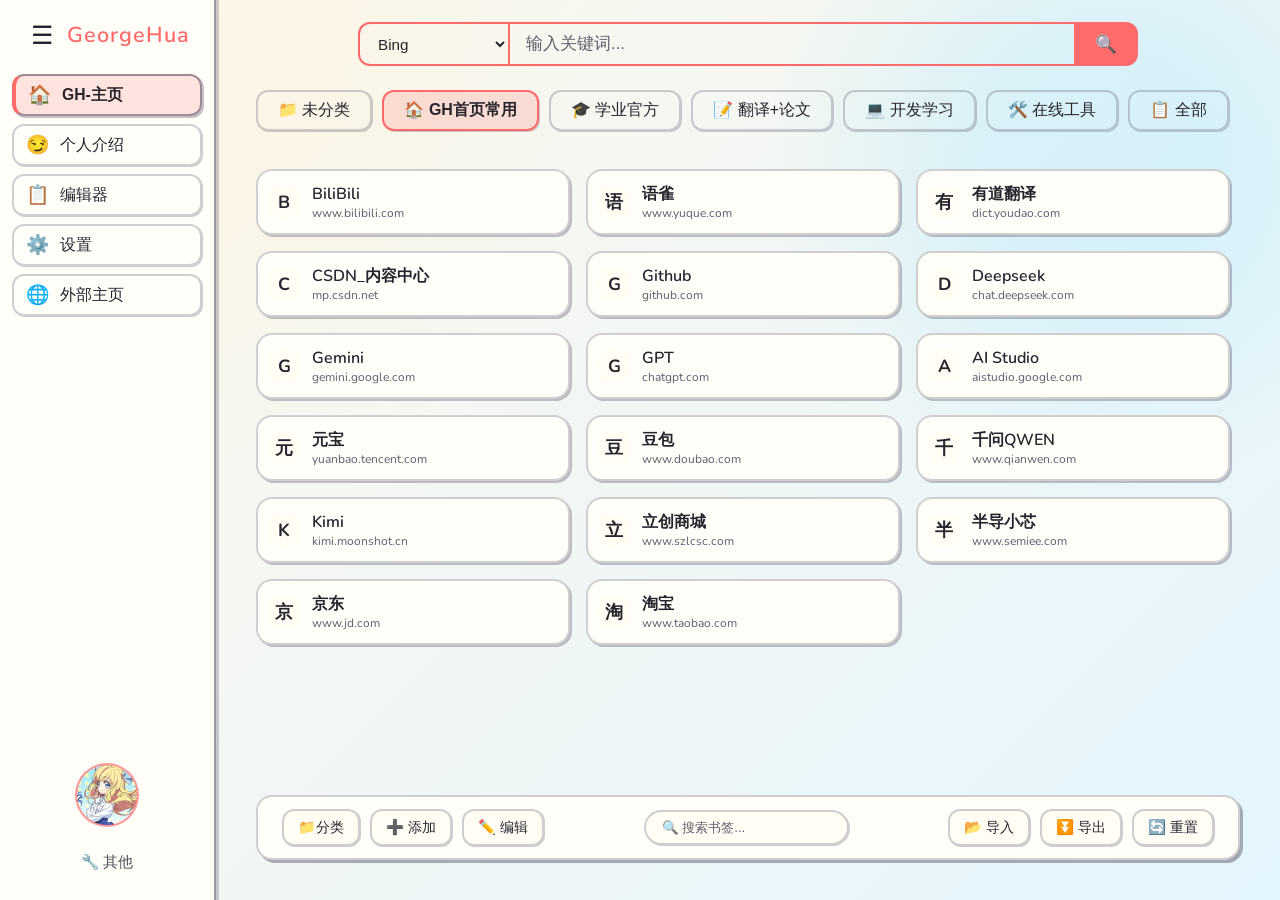
==== commit aab792c1: "v7.1.1 CSS+JS架构" ====
--- a/index.html
+++ b/index.html
@@ -11,6 +11,7 @@
  
     <link rel="stylesheet" href="style.css">
     <link rel="stylesheet" href="themes.css">
+    <link rel="stylesheet" href="Pages/aboutPage.css">
 
     
 </head>
--- a/style.css
+++ b/style.css
@@ -9,6 +9,7 @@
  * 7. Embedded Pages：iframe 页面容器
  * 8. Responsive：移动端响应式适配
  *
+ * V7.1.1：About 页面样式已迁移至 Pages/aboutPage.css 独立文件，本文件不再包含。
  * V6.4.2：主题配方与主题专属覆盖已拆分到 themes.css；本文件只保留结构、组件与兜底 token。
  */
 
@@ -327,7 +328,7 @@
         border: var(--search-border-width) solid var(--color-accent);
         border-right: none;
         border-radius: var(--radius-control) 0 0 var(--radius-control);
-        background: var(--surface-control);
+        background: transparent;
         color: var(--color-text);
         font-size: 0.95rem;
         cursor: pointer;
@@ -1519,4 +1520,4 @@
     }
 }
 
-/*#endregion*/
+
--- a/Pages/aboutPage.css
+++ b/Pages/aboutPage.css
@@ -0,0 +1,474 @@
+/* ========== ABOUTPAGE.CSS - About 页专属样式（V7.1.2） ========== */
+/* 使用范围：
+ * - 仅服务 Pages/aboutPage.js 渲染出的“个人介绍 / 项目展示”页面。
+ * - 本文件只消费 style.css 与 themes.css 提供的主题 token，不定义新主题变量。
+ * - 提前在 index.html head 中加载，避免首屏渲染后补样式造成闪烁。
+ *
+ * 命名约定：所有 class 以 about- 为前缀，与全局样式零冲突。
+ */
+
+/* ========== 1. Page Shell：页面外壳与导语 ========== */
+/* 项目卡片纵向排列，保证新增/删除项目时布局策略不变 */
+.about-section-title {
+    /* 位于导语卡片与项目卡片之间的分隔标题 */
+    font-size: 1.45rem;
+    font-weight: 700;
+    margin-bottom: 18px;
+    margin-top: 4px;
+    color: var(--color-text);
+}
+
+/* ========== 2. Project Cards：项目卡片 ========== */
+/* 统一复用 content-card 的语义 token，保持所有主题下视觉一致 */
+.about-project-card {
+    margin-bottom: 28px;
+    padding: 24px;
+    border-radius: var(--radius-panel);
+    background: var(--surface-panel);
+    backdrop-filter: var(--blur-surface);
+    border: var(--border-width) solid var(--border-color-subtle);
+    border-left: 6px solid var(--color-accent);
+    box-shadow: var(--shadow-panel);
+    overflow: hidden;
+}
+
+/* ---------- 2.1 文字区域（标题 + 标签 + 描述） ---------- */
+/* 位于图片上方，保证用户在滚动时先看到项目概要再看到截图 */
+.about-project-copy {
+    margin-bottom: 18px;
+}
+.about-project-title {
+    font-size: 1.2rem;
+    font-weight: 700;
+    margin-bottom: 8px;
+    color: var(--color-text);
+    line-height: 1.3;
+}
+
+/* 技术栈标签用 accent-soft 底色，轻量元信息而不是操作按钮 */
+.about-tag-list {
+    display: flex;
+    flex-wrap: wrap;
+    gap: 6px;
+    margin-bottom: 10px;
+}
+.about-tag {
+    display: inline-block;
+    padding: 2px 10px;
+    font-size: 0.78rem;
+    font-weight: 600;
+    border-radius: var(--radius-pill);
+    background: var(--color-accent-soft);
+    color: var(--color-text);
+    letter-spacing: 0.02em;
+    line-height: 1.6;
+}
+
+/* 项目说明保持低强调，不和标题抢层级 */
+.about-project-description {
+    font-size: 0.92rem;
+    color: var(--color-text-muted);
+    line-height: 1.55;
+    margin-bottom: 0;
+}
+.about-project-description + .about-project-description {
+    margin-top: 6px;
+}
+
+/* ---------- 2.2 走马灯区域 ---------- */
+/* 包裹走马灯 + caption + 缩略图条，作为一个完整图片模块 */
+/* .about-media-area { */
+    /* 空容器，子元素控制全部布局 */
+/* } */
+
+/* 走马灯本体：固定高度保证切换时不跳动 */
+.about-media-frame {
+    position: relative;
+    width: 100%;
+    height: 460px;
+    overflow: hidden;
+    border-radius: calc(var(--radius-control) * 0.5);
+    background: var(--surface-control);
+}
+
+/* 轨道：flex 横向排列所有幻灯片 */
+.about-carousel-track {
+    display: flex;
+    height: 100%;
+    will-change: transform;
+}
+
+/* 单张幻灯片：占满轨道宽度 */
+.about-carousel-slide {
+    flex: 0 0 100%;
+    height: 100%;
+    position: relative;
+    display: flex;
+    align-items: center;
+    justify-content: center;
+    overflow: hidden;
+}
+
+/* 图片基类：宽高填满窗口，cursor 提示可点击看原图 */
+.about-carousel-slide img {
+    width: 100%;
+    height: 100%;
+    display: block;
+    cursor: pointer;
+    transition: transform 0.2s ease, opacity 0.25s ease;
+}
+.about-carousel-slide img:hover {
+    opacity: 0.92;
+    transform: scale(1.015);
+}
+
+/* image-fit 双模式由 per-project imageFit 字段控制 */
+.about-project-card.about-media-frame--contain .about-carousel-slide img {
+    /* contain：完整显示原图，避免截图被裁切丢失内容 */
+    object-fit: contain;
+    background-color: var(--surface-control);
+}
+.about-project-card.about-media-frame--cover .about-carousel-slide img {
+    /* cover：裁剪填充，适合照片、封面图或氛围图 */
+    object-fit: cover;
+}
+
+/* 图片加载失败时显示占位文字，不影响布局 */
+.about-image-placeholder {
+    width: 100%;
+    height: 100%;
+    display: flex;
+    align-items: center;
+    justify-content: center;
+    color: var(--color-text-muted);
+    font-size: 0.95rem;
+    background: var(--surface-control);
+}
+
+/* ---------- 2.3 切换箭头 ---------- */
+/* 半透明圆形底，hover 时加深 */
+.about-carousel-btn {
+    position: absolute;
+    top: 50%;
+    transform: translateY(-50%);
+    z-index: 2;
+    width: 40px;
+    height: 40px;
+    border-radius: 50%;
+    border: none;
+    background: rgba(0, 0, 0, 0.30);
+    color: #fff;
+    font-size: 1.6rem;
+    cursor: pointer;
+    display: flex;
+    align-items: center;
+    justify-content: center;
+    transition: all 0.25s ease;
+    padding: 0;
+    backdrop-filter: blur(4px);
+    -webkit-backdrop-filter: blur(4px);
+    user-select: none;
+    -webkit-user-select: none;
+    line-height: 1;
+}
+.about-carousel-btn:hover {
+    background: rgba(0, 0, 0, 0.55);
+    transform: translateY(-50%) scale(1.08);
+}
+.about-carousel-btn:active {
+    transform: translateY(-50%) scale(0.95);
+}
+.about-carousel-btn--prev { left: 12px; }
+.about-carousel-btn--next { right: 12px; }
+
+/* ---------- 2.4 底部圆点 ---------- */
+/* 用于快速感知图片数量，适合图片少且不展示缩略图的场景 */
+.about-carousel-dots {
+    position: absolute;
+    bottom: 14px;
+    left: 50%;
+    transform: translateX(-50%);
+    display: flex;
+    gap: 8px;
+    z-index: 2;
+}
+.about-carousel-dot {
+    width: 10px;
+    height: 10px;
+    border-radius: 50%;
+    background: rgba(255, 255, 255, 0.55);
+    border: none;
+    cursor: pointer;
+    transition: all 0.3s ease;
+}
+.about-carousel-dot.active {
+    background: var(--color-accent);
+    transform: scale(1.35);
+}
+.about-carousel-dot:hover {
+    background: rgba(255, 255, 255, 0.85);
+}
+
+/* ---------- 2.5 图片说明 + 计数器 ---------- */
+/* 位于走马灯与缩略图条之间，不覆盖图片 */
+.about-media-caption {
+    padding: 10px 4px 6px;
+    display: flex;
+    align-items: baseline;
+    gap: 4px;
+    color: var(--color-text-muted);
+    font-size: 0.88rem;
+    line-height: 1.4;
+}
+.about-media-caption .about-caption-text {
+    flex: 1;
+    font-weight: 500;
+    color: var(--color-text);
+}
+.about-media-caption .about-caption-sep {
+    opacity: 0.4;
+}
+.about-media-caption .about-media-counter {
+    flex-shrink: 0;
+    opacity: 0.6;
+    font-size: 0.82rem;
+}
+
+/* ---------- 2.6 缩略图条 ---------- */
+/* 可选展示，由 projects[].showThumbnails 控制 */
+.about-thumbnail-strip {
+    display: flex;
+    gap: 8px;
+    padding: 6px 0 2px;
+    overflow-x: auto;
+    scrollbar-width: thin;
+}
+.about-thumbnail-strip::-webkit-scrollbar { height: 4px; }
+.about-thumbnail-strip::-webkit-scrollbar-thumb {
+    background: var(--border-color-subtle);
+    border-radius: 2px;
+}
+
+/* 单个缩略图：固定尺寸 + 蒙版覆盖非当前图 */
+.about-thumbnail {
+    flex: 0 0 auto;
+    width: 80px;
+    height: 56px;
+    border-radius: 4px;
+    overflow: hidden;
+    position: relative;
+    cursor: pointer;
+    border: 2px solid transparent;
+    transition: border-color 0.25s ease;
+}
+.about-thumbnail.active {
+    border-color: var(--color-accent);
+}
+.about-thumbnail img {
+    width: 100%;
+    height: 100%;
+    object-fit: cover;
+    display: block;
+}
+
+/* 蒙版：非当前图半透明覆盖，active 时清除 */
+.about-thumbnail::after {
+    content: '';
+    position: absolute;
+    inset: 0;
+    background: rgba(0, 0, 0, 0.45);
+    transition: background 0.25s ease;
+    border-radius: inherit;
+}
+.about-thumbnail.active::after {
+    background: transparent;
+}
+.about-thumbnail:hover::after {
+    background: rgba(0, 0, 0, 0.20);
+}
+
+/* ========== 3. Lightbox：原图预览 ========== */
+/* 外层容器：grid 居中，全屏覆盖 */
+.about-lightbox {
+    position: fixed;
+    inset: 0;
+    z-index: 3000;
+    display: grid;
+    place-items: center;
+    padding: 28px;
+}
+
+/* hidden 属性与 CSS display:none 同步，避免属性冲突 */
+.about-lightbox[hidden] {
+    display: none !important;
+}
+
+/* 遮罩层：覆盖全屏，点击关闭（由 data-about-close 处理） */
+.about-lightbox-backdrop {
+    position: absolute;
+    inset: 0;
+    background: rgba(0, 0, 0, 0.68);
+    backdrop-filter: blur(8px);
+    -webkit-backdrop-filter: blur(8px);
+}
+
+/* 弹窗卡片：固定深灰色背景，尺寸约束 */
+.about-lightbox-panel {
+    position: relative;
+    z-index: 1;
+    width: min(1100px, 94vw);
+    max-height: 90vh;
+    /* background: rgba(25, 25, 30, 0.93); */
+    background: rgba(252, 252, 255, 0.951);
+    border-radius: 12px;
+    padding: 14px;
+}
+
+/* 图片容器：flex column，position:relative 提供按钮 absolute 锚点 */
+.about-lightbox-figure {
+    display: flex;
+    flex-direction: column;
+    flex: 1;
+    min-width: 0;
+    position: relative;
+}
+
+/* 关闭按钮：absolute 定位于图片右上角 */
+.about-lightbox-close {
+    position: absolute;
+    top: 6px;
+    right: 6px;
+    width: 36px;
+    height: 36px;
+    border-radius: 50%;
+    border: none;
+    background: rgba(0, 0, 0, 0.30);
+    color: #fff;
+    cursor: pointer;
+    display: inline-flex;
+    align-items: center;
+    justify-content: center;
+    font-size: 1.2rem;
+    z-index: 10;
+    line-height: 1;
+    transition: background 0.2s;
+}
+.about-lightbox-close:hover {
+    background: rgba(0, 0, 0, 0.50);
+}
+/* 备选：白底半透 rgba(255,255,255,0.10) — 在深色面板上对比度更柔和，浅色图像区可见性更好 */
+
+/* 导航按钮：absolute 定位于图片左右两侧 */
+.about-lightbox-nav {
+    position: absolute;
+    top: 50%;
+    transform: translateY(-50%);
+    z-index: 10;
+    width: 40px;
+    height: 56px;
+    border: none;
+    border-radius: 6px;
+    background: rgba(0, 0, 0, 0.30);
+    color: #fff;
+    cursor: pointer;
+    display: inline-flex;
+    align-items: center;
+    justify-content: center;
+    font-size: 1.8rem;
+    line-height: 1;
+    transition: background 0.25s;
+}
+.about-lightbox-nav:hover {
+    background: rgba(0, 0, 0, 0.50);
+}
+.about-lightbox-nav--prev { left: 6px; }
+.about-lightbox-nav--next { right: 6px; }
+
+/* 单张原图：object-fit contain */
+.about-lightbox-image {
+    width: 100%;
+    max-height: 76vh;
+    display: block;
+    object-fit: contain;
+    border-radius: 8px;
+    user-select: none;
+    -webkit-user-select: none;
+}
+
+/* figcaption：caption 左 + counter 右 */
+.about-lightbox-caption {
+    display: flex;
+    justify-content: space-between;
+    gap: 12px;
+    margin-top: 10px;
+    color: rgba(28, 26, 26, 0.578);
+    font-size: 0.9rem;
+    line-height: 1.5;
+}
+
+/* 计数器 "1/N" */
+.about-lightbox-counter {
+    flex-shrink: 0;
+    color: rgba(255, 255, 255, 0.50);
+    font-weight: 700;
+}
+
+/* ========== 4. Responsive ========== */
+/* 平板 (< 768px) */
+@media screen and (max-width: 768px) {
+    .about-project-card { padding: 18px; }
+    .about-media-frame { height: 340px; }
+    .about-project-title { font-size: 1.1rem; }
+    .about-project-description { font-size: 0.88rem; }
+
+    .about-thumbnail { width: 64px; height: 44px; }
+
+    .about-lightbox-nav { width: 40px; height: 60px; font-size: 1.6rem; }
+    .about-lightbox-image { max-height: 62vh; }
+    .about-lightbox-caption { font-size: 0.88rem; }
+    .about-lightbox-counter { font-size: 0.84rem; }
+}
+
+/* 手机 (< 480px) */
+@media screen and (max-width: 480px) {
+    .about-project-card {
+        padding: 12px;
+        margin-bottom: 20px;
+    }
+    .about-media-frame { height: 260px; }
+    .about-project-copy { margin-bottom: 12px; }
+    .about-project-title {
+        font-size: 1rem;
+        margin-bottom: 6px;
+    }
+    .about-project-description { font-size: 0.84rem; }
+    .about-tag { font-size: 0.72rem; padding: 1px 8px; }
+
+    .about-media-caption {
+        font-size: 0.82rem;
+        padding: 8px 2px 4px;
+    }
+
+    .about-thumbnail { width: 52px; height: 36px; }
+
+    .about-carousel-btn {
+        width: 34px; height: 34px; font-size: 1.2rem;
+    }
+    .about-carousel-btn--prev { left: 6px; }
+    .about-carousel-btn--next { right: 6px; }
+    .about-carousel-dots { gap: 6px; bottom: 10px; }
+    .about-carousel-dot { width: 8px; height: 8px; }
+
+    .about-lightbox { padding: 12px; }
+    .about-lightbox-panel { gap: 6px; }
+    .about-lightbox-nav { width: 36px; height: 50px; font-size: 1.4rem; }
+    .about-lightbox-figure {
+        padding: 10px; border-radius: 0;
+    }
+    .about-lightbox-image { max-height: 55vh; border-radius: 4px; }
+    .about-lightbox-close {
+        top: 6px; right: 6px; width: 34px; height: 34px; font-size: 1.1rem;
+    }
+    .about-lightbox-caption { font-size: 0.84rem; margin-top: 8px; }
+    .about-lightbox-counter { font-size: 0.8rem; }
+}
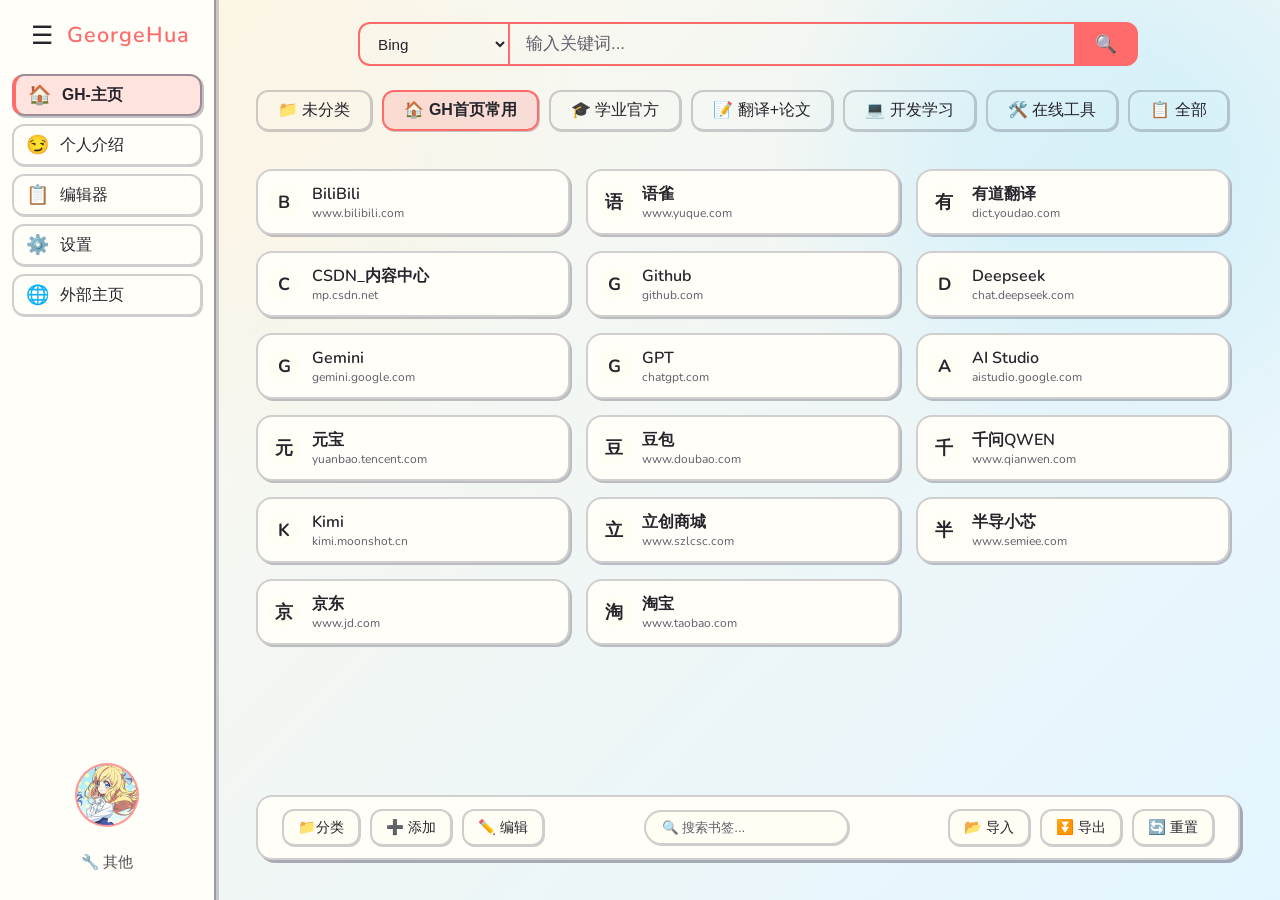
==== commit 4435c7f0: "V7.3 编辑器PLAN" ====
--- a/index.html
+++ b/index.html
@@ -82,7 +82,7 @@
     <!-- V6.1.2：当前暂不启用懒加载；新增 module 页面时，需要在 PageConfig.js 注册并在此处同步引入脚本。 -->
     <script src="Pages/homePage.js"></script>
     <script src="Pages/aboutPage.js"></script>
-    <script src="Pages/changelogPage.js"></script>
+    <script src="Pages/editorPage.js"></script>
     <script src="Pages/settingsPage.js"></script>
     <!-- <script src="Pages/toolsPage.js"></script> -->
 </body>
--- a/Pages/aboutPage.css
+++ b/Pages/aboutPage.css
@@ -1,10 +1,16 @@
-/* ========== ABOUTPAGE.CSS - About 页专属样式（V7.1.2） ========== */
+/* ========== ABOUTPAGE.CSS - About 页专属样式（V7.1.5） ========== */
 /* 使用范围：
- * - 仅服务 Pages/aboutPage.js 渲染出的“个人介绍 / 项目展示”页面。
+ * - 仅服务 Pages/aboutPage.js 渲染出的"个人介绍 / 项目展示"页面。
  * - 本文件只消费 style.css 与 themes.css 提供的主题 token，不定义新主题变量。
  * - 提前在 index.html head 中加载，避免首屏渲染后补样式造成闪烁。
  *
  * 命名约定：所有 class 以 about- 为前缀，与全局样式零冲突。
+ *
+ * V7.1.4：Card 从纵向堆叠改为 CSS Grid 左右分栏；
+ *         图片容器从固定 height 改为 aspect-ratio；
+ *         新增 layout 变体（featured/standard/compact）
+ * V7.1.5：counter 改为行内 pill 样式；carousel-btn 改为矩形与 lightbox 统一；
+ *         caption 降级为次要色
  */
 
 /* ========== 1. Page Shell：页面外壳与导语 ========== */
@@ -19,7 +25,7 @@
 }
 
 /* ========== 2. Project Cards：项目卡片 ========== */
-/* 统一复用 content-card 的语义 token，保持所有主题下视觉一致 */
+/* V7.1.4：改为 CSS Grid 左右分栏（copy + media），由 layout 类控制列宽比例 */
 .about-project-card {
     margin-bottom: 28px;
     padding: 24px;
@@ -29,13 +35,33 @@
     border: var(--border-width) solid var(--border-color-subtle);
     border-left: 6px solid var(--color-accent);
     box-shadow: var(--shadow-panel);
-    overflow: hidden;
+
+    /* Grid 分栏 */
+    display: grid;
+    grid-template-columns: minmax(200px, 0.85fr) minmax(300px, 1.15fr);
+    gap: 22px;
+    align-items: start;
+}
+
+/* layout 变体：featured — 图片列更宽（~68%），适合重点项目 */
+.about-project-card--featured {
+    grid-template-columns: minmax(200px, 0.65fr) minmax(360px, 1.35fr);
+}
+
+/* layout 变体：standard — 均衡分配（与默认一致，显式写出便于维护） */
+.about-project-card--standard {
+    grid-template-columns: minmax(200px, 0.85fr) minmax(300px, 1.15fr);
+}
+
+/* layout 变体：compact — 文字列稍宽 + 4:3 图片容器，更紧凑 */
+.about-project-card--compact {
+    grid-template-columns: minmax(220px, 0.95fr) minmax(280px, 1.05fr);
 }
 
 /* ---------- 2.1 文字区域（标题 + 标签 + 描述） ---------- */
-/* 位于图片上方，保证用户在滚动时先看到项目概要再看到截图 */
+/* Grid 左列，不再需要独立 margin-bottom（Grid gap 负责间距） */
 .about-project-copy {
-    margin-bottom: 18px;
+    min-width: 0;
 }
 .about-project-title {
     font-size: 1.2rem;
@@ -75,20 +101,25 @@
     margin-top: 6px;
 }
 
-/* ---------- 2.2 走马灯区域 ---------- */
-/* 包裹走马灯 + caption + 缩略图条，作为一个完整图片模块 */
-/* .about-media-area { */
-    /* 空容器，子元素控制全部布局 */
-/* } */
-
-/* 走马灯本体：固定高度保证切换时不跳动 */
+/* ---------- 2.2 媒体列（Grid 右列） ---------- */
+/* 包裹走马灯 + caption + 缩略图条，Grid 右列 */
+.about-project-media {
+    min-width: 0;
+}
+
+/* 走马灯本体：V7.1.4 从固定高度改为 aspect-ratio 弹性比例 */
 .about-media-frame {
     position: relative;
     width: 100%;
-    height: 460px;
+    aspect-ratio: var(--about-media-ratio, 16 / 9);
     overflow: hidden;
     border-radius: calc(var(--radius-control) * 0.5);
     background: var(--surface-control);
+}
+
+/* compact 布局使用 4:3，更紧凑 */
+.about-project-card--compact .about-media-frame {
+    --about-media-ratio: 4 / 3;
 }
 
 /* 轨道：flex 横向排列所有幻灯片 */
@@ -115,6 +146,7 @@
     height: 100%;
     display: block;
     cursor: pointer;
+    border-radius: calc(var(--radius-control) * 0.5);
     transition: transform 0.2s ease, opacity 0.25s ease;
 }
 .about-carousel-slide img:hover {
@@ -146,7 +178,7 @@
 }
 
 /* ---------- 2.3 切换箭头 ---------- */
-/* 半透明圆形底，hover 时加深 */
+/* V7.1.5：回退矩形→圆形（测试效果不如原圆形），保留 40×40 + scale hover */
 .about-carousel-btn {
     position: absolute;
     top: 50%;
@@ -215,23 +247,28 @@
     padding: 10px 4px 6px;
     display: flex;
     align-items: baseline;
-    gap: 4px;
-    color: var(--color-text-muted);
+    gap: 6px;
     font-size: 0.88rem;
     line-height: 1.4;
 }
+/* V7.1.5：caption 降级为与 description 同级的次要色，突出图片而非文本 */
 .about-media-caption .about-caption-text {
     flex: 1;
-    font-weight: 500;
-    color: var(--color-text);
-}
-.about-media-caption .about-caption-sep {
-    opacity: 0.4;
-}
+    color: var(--color-text-muted);
+    font-size: 0.92rem;
+    line-height: 1.55;
+}
+/* V7.1.5：计数器改为白底黑字 pill，保留在 caption 行内 */
 .about-media-caption .about-media-counter {
+    display: inline-block;
     flex-shrink: 0;
-    opacity: 0.6;
-    font-size: 0.82rem;
+    padding: 1px 8px;
+    border-radius: 999px;
+    background: #fff;
+    color: #111;
+    font-size: 0.78rem;
+    font-weight: 700;
+    line-height: 1.6;
 }
 
 /* ---------- 2.6 缩略图条 ---------- */
@@ -312,14 +349,14 @@
     -webkit-backdrop-filter: blur(8px);
 }
 
-/* 弹窗卡片：固定深灰色背景，尺寸约束 */
+/* 弹窗卡片：暖灰白面板，在暗遮罩上浮出层次 */
 .about-lightbox-panel {
     position: relative;
     z-index: 1;
     width: min(1100px, 94vw);
     max-height: 90vh;
-    /* background: rgba(25, 25, 30, 0.93); */
-    background: rgba(252, 252, 255, 0.951);
+    background: rgba(245, 245, 248, 0.97);
+    border: 1px solid rgba(0, 0, 0, 0.08);
     border-radius: 12px;
     padding: 14px;
 }
@@ -401,7 +438,7 @@
     justify-content: space-between;
     gap: 12px;
     margin-top: 10px;
-    color: rgba(28, 26, 26, 0.578);
+    color: rgba(30, 30, 35, 0.88);
     font-size: 0.9rem;
     line-height: 1.5;
 }
@@ -409,15 +446,36 @@
 /* 计数器 "1/N" */
 .about-lightbox-counter {
     flex-shrink: 0;
-    color: rgba(255, 255, 255, 0.50);
+    color: rgba(30, 30, 35, 0.45);
     font-weight: 700;
 }
 
 /* ========== 4. Responsive ========== */
-/* 平板 (< 768px) */
+/* 1024px：Grid 列宽微调 */
+@media screen and (max-width: 1024px) {
+    .about-project-card--featured {
+        grid-template-columns: minmax(180px, 0.65fr) minmax(280px, 1.35fr);
+    }
+}
+
+/* 平板 (< 768px)：Grid 降级为单列（与 V7.1.3 视觉效果一致） */
 @media screen and (max-width: 768px) {
-    .about-project-card { padding: 18px; }
-    .about-media-frame { height: 340px; }
+    .about-project-card {
+        padding: 18px;
+        /* 单列：文字在上，图片在下 */
+        grid-template-columns: 1fr;
+        gap: 16px;
+    }
+    .about-project-card--featured,
+    .about-project-card--standard,
+    .about-project-card--compact {
+        /* 所有 layout 变体在单列模式下统一平铺 */
+        grid-template-columns: 1fr;
+    }
+    .about-media-frame {
+        aspect-ratio: auto;
+        height: 340px;
+    }
     .about-project-title { font-size: 1.1rem; }
     .about-project-description { font-size: 0.88rem; }
 
@@ -435,8 +493,9 @@
         padding: 12px;
         margin-bottom: 20px;
     }
-    .about-media-frame { height: 260px; }
-    .about-project-copy { margin-bottom: 12px; }
+    .about-media-frame {
+        height: 260px;
+    }
     .about-project-title {
         font-size: 1rem;
         margin-bottom: 6px;
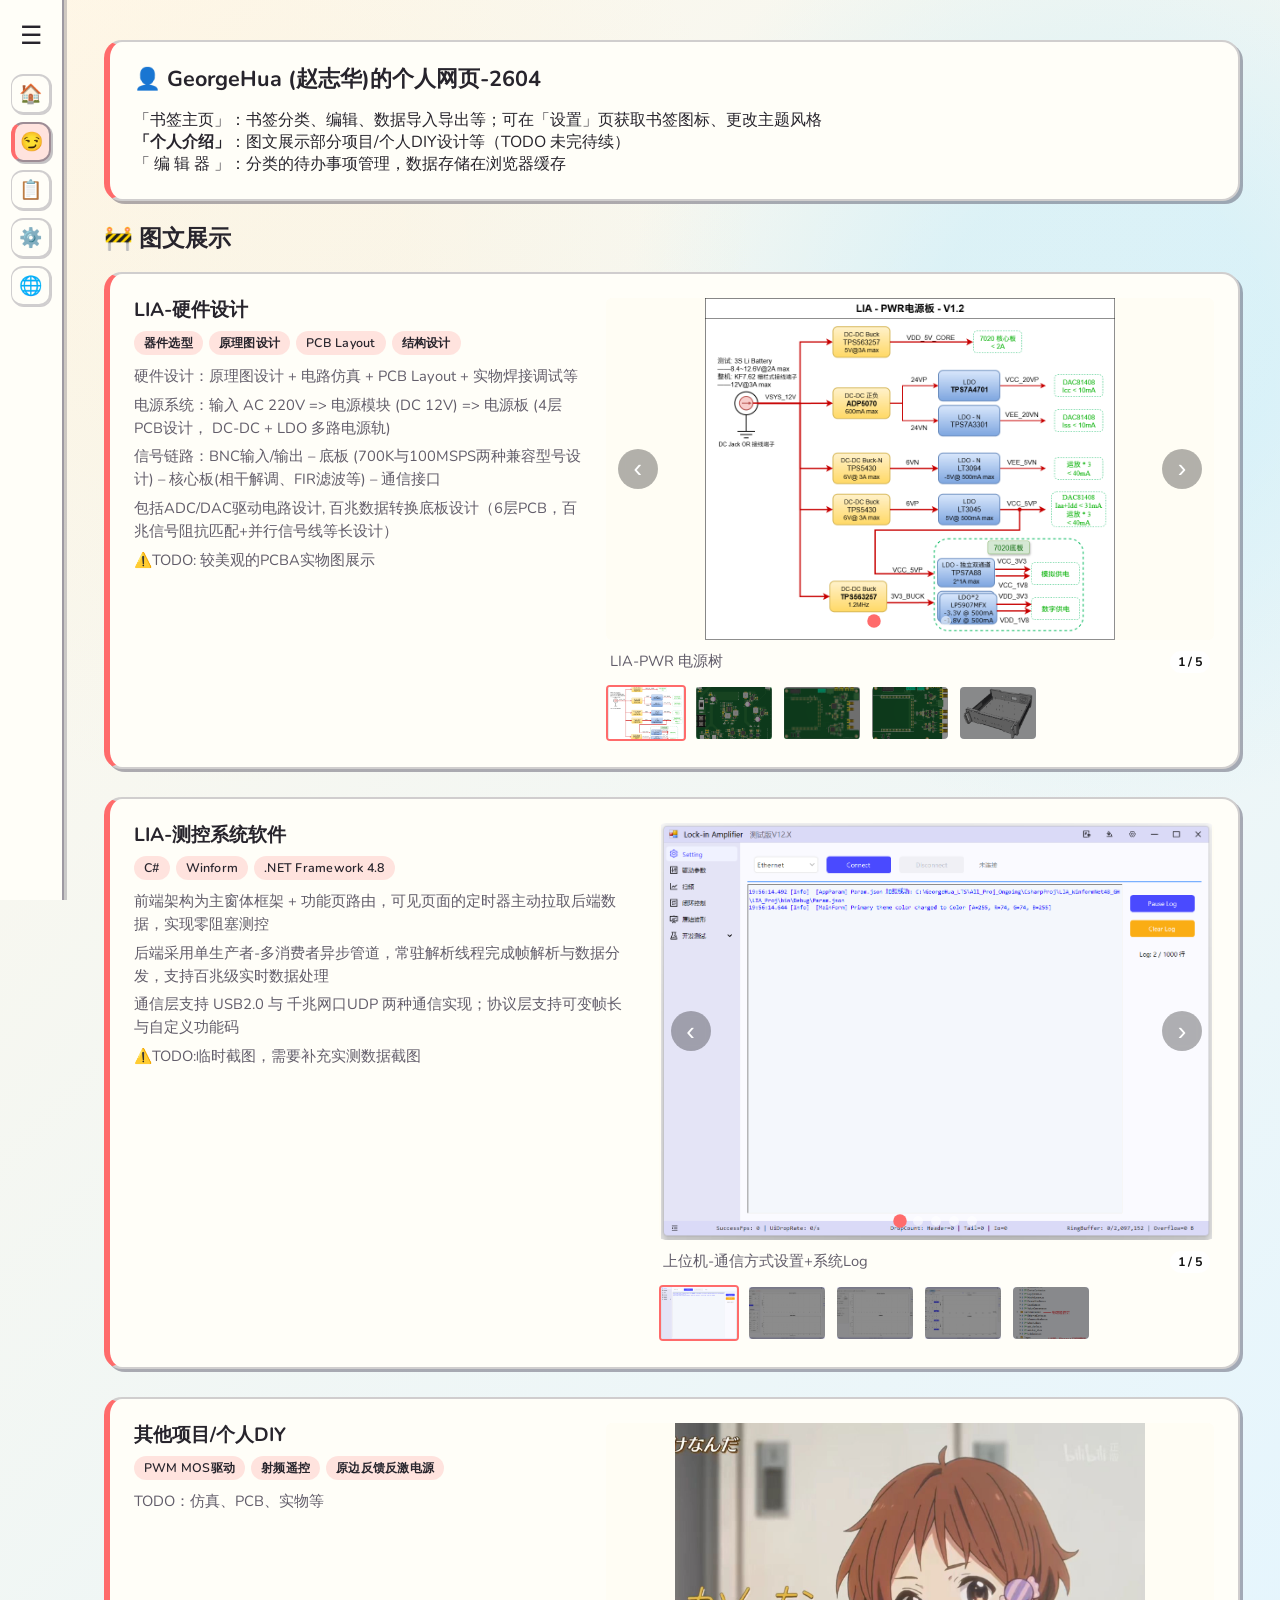
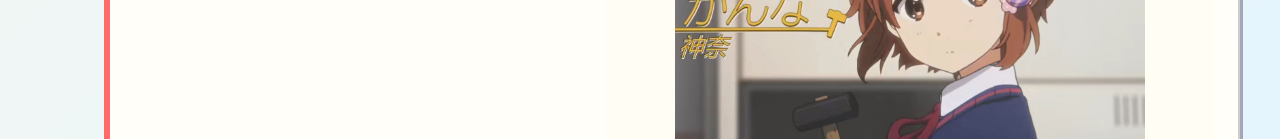
==== commit 38745ccf: "V7.4 个人主页完善中" ====
--- a/index.html
+++ b/index.html
@@ -3,7 +3,7 @@
 <head>
     <meta charset="UTF-8">
     <meta name="viewport" content="width=device-width, initial-scale=1.0">
-    <title> GeorgeHua 主页 V4.0</title>
+    <title> GeorgeHua (赵志华) 主页</title>
     <!-- 预加载所有主题所需字体 -->
     <link rel="preconnect" href="https://fonts.googleapis.com">
     <link rel="preconnect" href="https://fonts.gstatic.com" crossorigin>
